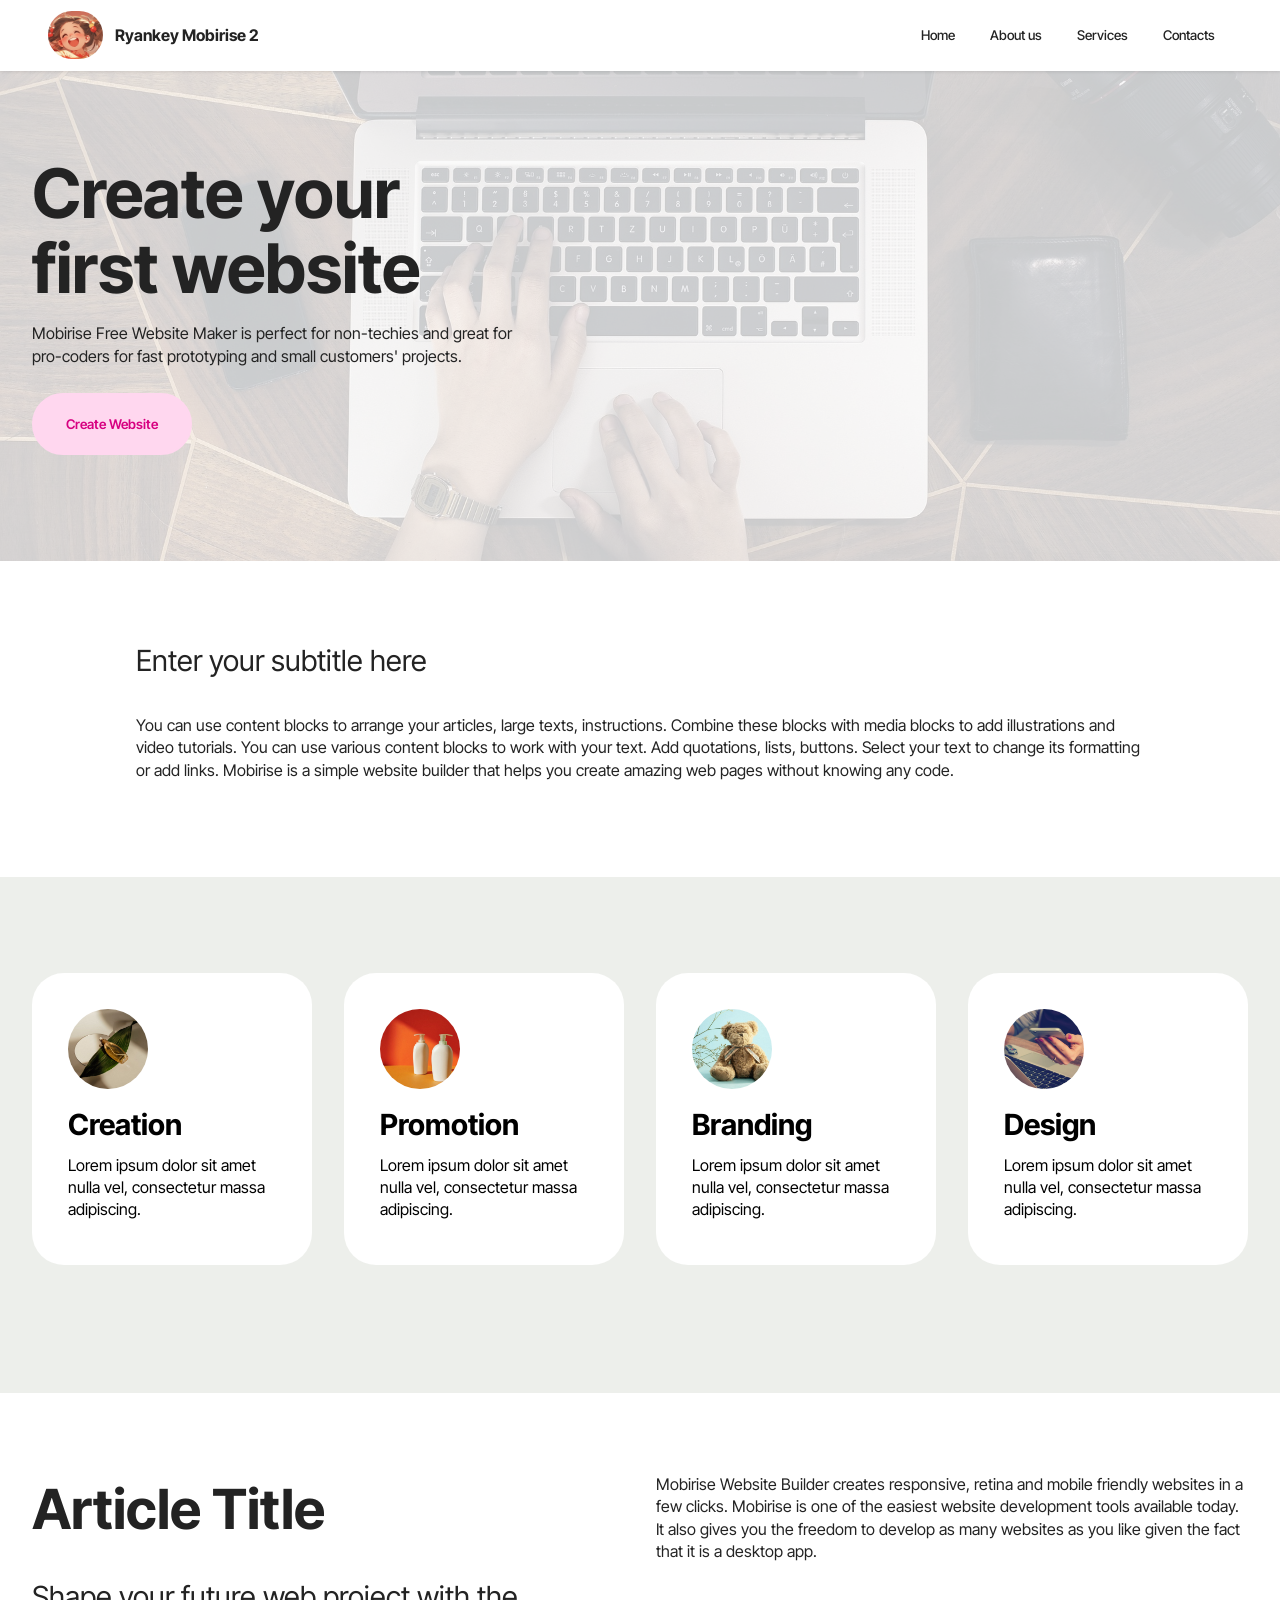
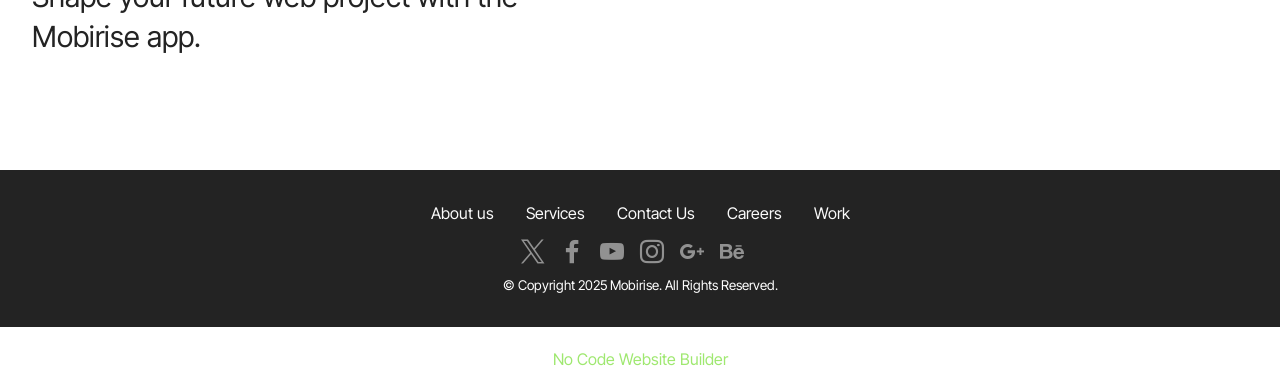
==== index.html @ d96ac2c1 "create github pages" ====
<!DOCTYPE html>
<html  >
<head>
  <!-- Site made with Mobirise Website Builder v6.1.4, https://mobirise.com -->
  <meta charset="UTF-8">
  <meta http-equiv="X-UA-Compatible" content="IE=edge">
  <meta name="generator" content="Mobirise v6.1.4, mobirise.com">
  <meta name="twitter:card" content="summary_large_image"/>
  <meta name="twitter:image:src" content="assets/images/index-meta.jpg">
  <meta property="og:image" content="assets/images/index-meta.jpg">
  <meta name="twitter:title" content="Home | Ryankey Mobrise">
  <meta name="viewport" content="width=device-width, initial-scale=1, minimum-scale=1">
  <link rel="shortcut icon" href="assets/images/ny-1.png" type="image/x-icon">
  <meta name="description" content="Hi, I am Ryan Key, a full-time freelance web designer based in Kuala Lumpur, Malaysia, specializing in custom, highly optimized, and responsive website design.">
  
  
  <title>Home | Ryankey Mobrise</title>
  <link rel="stylesheet" href="assets/bootstrap/css/bootstrap.min.css">
  <link rel="stylesheet" href="assets/dropdown/css/style.css">
  <link rel="stylesheet" href="assets/socicon/css/styles.css">
  <link rel="stylesheet" href="assets/theme/css/style.css">
  <link rel="preload" href="https://fonts.googleapis.com/css?family=Inter+Tight:100,200,300,400,500,600,700,800,900,100i,200i,300i,400i,500i,600i,700i,800i,900i&display=swap" as="style" onload="this.onload=null;this.rel='stylesheet'">
  <noscript><link rel="stylesheet" href="https://fonts.googleapis.com/css?family=Inter+Tight:100,200,300,400,500,600,700,800,900,100i,200i,300i,400i,500i,600i,700i,800i,900i&display=swap"></noscript>
  <link rel="preload" as="style" href="assets/mobirise/css/mbr-additional.css?v=xvDQ9h"><link rel="stylesheet" href="assets/mobirise/css/mbr-additional.css?v=xvDQ9h" type="text/css">

  
  
  
</head>
<body>
  
  <section data-bs-version="5.1" class="menu menu1 cid-uWz015nNSZ" once="menu" id="menu1-1">
    

    <nav class="navbar navbar-dropdown navbar-fixed-top navbar-expand-lg">
        <div class="container">
            <div class="navbar-brand">
                <span class="navbar-logo">
                    <a href="https://mobiri.se">
                        <img src="assets/images/ny-1.png" alt="Mobirise Website Builder" style="height: 3rem;">
                    </a>
                </span>
                <span class="navbar-caption-wrap"><a class="navbar-caption text-black display-7" href="https://mobiri.se">Ryankey Mobirise 2</a></span>
            </div>
            <button class="navbar-toggler" type="button" data-toggle="collapse" data-bs-toggle="collapse" data-target="#navbarSupportedContent" data-bs-target="#navbarSupportedContent" aria-controls="navbarNavAltMarkup" aria-expanded="false" aria-label="Toggle navigation">
                <div class="hamburger">
                    <span></span>
                    <span></span>
                    <span></span>
                    <span></span>
                </div>
            </button>
            <div class="collapse navbar-collapse" id="navbarSupportedContent">
                <ul class="navbar-nav nav-dropdown nav-right" data-app-modern-menu="true"><li class="nav-item"><a class="nav-link link text-black text-primary display-4" href="index.html">&nbsp;Home</a></li><li class="nav-item"><a class="nav-link link text-black display-4" href="https://mobiri.se">
                            About us</a></li>
                    <li class="nav-item"><a class="nav-link link text-black display-4" href="https://mobiri.se">
                            Services</a></li>
                    <li class="nav-item"><a class="nav-link link text-black display-4" href="https://mobiri.se">Contacts</a>
                    </li></ul>
                
                
            </div>
        </div>
    </nav>
</section>

<section data-bs-version="5.1" class="header1 cid-uWz01FiqJi" id="header1-2">

    

    
    <div class="mbr-overlay" style="opacity: 0.8; background-color: rgb(250, 250, 250);"></div>

    <div class="container">
        <div class="row">
            <div class="col-12 col-lg-5">
                <h1 class="mbr-section-title mbr-fonts-style mb-3 display-1"><strong>Create your first website</strong></h1>
                
                <p class="mbr-text mbr-fonts-style display-7">
                    Mobirise Free Website Maker is perfect for non-techies and great for pro-coders for fast prototyping and small customers' projects.</p>
                <div class="mbr-section-btn mt-3"><a class="btn btn-secondary display-4" href="https://mobiri.se">Create Website</a></div>
            </div>
        </div>
    </div>
</section>

<section data-bs-version="5.1" class="content5 cid-uWz05WlVpZ" id="content5-4">
    
    <div class="container">
        <div class="row justify-content-center">
            <div class="col-md-12 col-lg-10">
                
                <h4 class="mbr-section-subtitle mbr-fonts-style mb-4 display-5">
                    Enter your subtitle here
                </h4>
                <p class="mbr-text mbr-fonts-style display-7">
                    You can use content blocks to arrange your articles, large texts, instructions. Combine these blocks with media blocks to add illustrations and video tutorials. You can use various content blocks to work with your text. Add quotations, lists, buttons. Select your text to change its formatting or add links. Mobirise is a simple website builder that helps you create amazing web pages without knowing any code.</p>
            </div>
        </div>
    </div>
</section>

<section data-bs-version="5.1" class="start features20 cid-uWApoeGNb4" id="features020-6">
	

	
	
	<div class="container">
		
		<div class="row">
			<div class="item features-without-image col-12 col-md-6 col-lg-3 item-mb">
				<div class="item-wrapper">
					<div class="card-box align-left">
						<div class="img-wrapper mb-3">
							<img src="assets/images/shop1.jpg">
						</div>
						<h5 class="card-title mbr-fonts-style display-5">
							<strong>Creation</strong>
						</h5>
						<p class="card-text mbr-fonts-style display-7">
							Lorem ipsum dolor sit amet nulla vel, consectetur massa adipiscing.
						</p>
					</div>
				</div>
			</div>
			<div class="item features-without-image col-12 col-md-6 col-lg-3 item-mb">
				<div class="item-wrapper">
					<div class="card-box align-left">
						<div class="img-wrapper mb-3">
							<img src="assets/images/shop2.jpg">
						</div>
						<h5 class="card-title mbr-fonts-style display-5">
							<strong>Promotion</strong>
						</h5>
						<p class="card-text mbr-fonts-style display-7">
							Lorem ipsum dolor sit amet nulla vel, consectetur massa adipiscing.
						</p>
					</div>
				</div>
			</div>
			<div class="item features-without-image col-12 col-md-6 col-lg-3 item-mb">
				<div class="item-wrapper">
					<div class="card-box align-left">
						<div class="img-wrapper mb-3">
							<img src="assets/images/shop3.jpg">
						</div>
						<h5 class="card-title mbr-fonts-style display-5">
							<strong>Branding</strong>
						</h5>
						<p class="card-text mbr-fonts-style display-7">
							Lorem ipsum dolor sit amet nulla vel, consectetur massa adipiscing.
						</p>
					</div>
				</div>
			</div><div class="item features-without-image col-12 col-md-6 col-lg-3 item-mb">
				<div class="item-wrapper">
					<div class="card-box align-left">
						<div class="img-wrapper mb-3">
							<img src="assets/images/mbr-1.jpg" data-slide-to="3" data-bs-slide-to="4" alt="">
						</div>
						<h5 class="card-title mbr-fonts-style display-5"><strong>Design</strong></h5>
						<p class="card-text mbr-fonts-style display-7">
							Lorem ipsum dolor sit amet nulla vel, consectetur massa adipiscing.
						</p>
					</div>
				</div>
			</div>
		</div>
	</div>
</section>

<section data-bs-version="5.1" class="content10 cid-uWzgLxzBVo" id="content10-5">
    
    <div class="container">
        <div class="row justify-content-center">
            <div class="col-12 col-md">
                <h5 class="mbr-section-title mbr-fonts-style mb-4 display-2">
                    <strong>Article Title</strong>
                </h5>
                <h6 class="mbr-section-subtitle mbr-fonts-style mb-4 display-5">
                    Shape your future web project with the Mobirise app.
                </h6>
            </div>
            <div class="col-md-12 col-lg-6">
                <p class="mbr-text mbr-fonts-style display-7">Mobirise Website Builder creates responsive, retina and mobile friendly websites in a few clicks. Mobirise is one of the easiest website development tools available today. It also gives you the freedom to develop as many websites as you like given the fact that it is a desktop app.</p>
            </div>
        </div>
    </div>
</section>

<section data-bs-version="5.1" class="footer3 cid-uWz03gwWSu" once="footers" id="footer3-3">

    

    

    <div class="container">
        <div class="media-container-row align-center mbr-white">
            <div class="row row-links">
                <ul class="foot-menu">
                    
                    
                    
                    
                    
                <li class="foot-menu-item mbr-fonts-style display-7">
                        <a class="text-white" href="#" target="_blank">About us</a>
                    </li><li class="foot-menu-item mbr-fonts-style display-7">
                        <a class="text-white" href="#" target="_blank">Services</a>
                    </li><li class="foot-menu-item mbr-fonts-style display-7">
                        <a class="text-white" href="#" target="_blank">Contact Us</a>
                    </li><li class="foot-menu-item mbr-fonts-style display-7">
                        <a class="text-white" href="#" target="_blank">Careers</a>
                    </li><li class="foot-menu-item mbr-fonts-style display-7">
                        <a class="text-white" href="#" target="_blank">Work</a>
                    </li></ul>
            </div>
            <div class="row social-row">
                <div class="social-list align-right pb-2">
                    
                    
                    
                    
                    
                    
                <div class="soc-item">
                        <a href="https://twitter.com/mobirise" target="_blank">
                            <span class="socicon-twitter socicon mbr-iconfont mbr-iconfont-social"></span>
                        </a>
                    </div><div class="soc-item">
                        <a href="https://www.facebook.com/pages/Mobirise/1616226671953247" target="_blank">
                            <span class="socicon-facebook socicon mbr-iconfont mbr-iconfont-social"></span>
                        </a>
                    </div><div class="soc-item">
                        <a href="https://www.youtube.com/c/mobirise" target="_blank">
                            <span class="socicon-youtube socicon mbr-iconfont mbr-iconfont-social"></span>
                        </a>
                    </div><div class="soc-item">
                        <a href="https://instagram.com/mobirise" target="_blank">
                            <span class="socicon-instagram socicon mbr-iconfont mbr-iconfont-social"></span>
                        </a>
                    </div><div class="soc-item">
                        <a href="https://plus.google.com/u/0/+Mobirise" target="_blank">
                            <span class="socicon-googleplus socicon mbr-iconfont mbr-iconfont-social"></span>
                        </a>
                    </div><div class="soc-item">
                        <a href="https://www.behance.net/Mobirise" target="_blank">
                            <span class="socicon-behance socicon mbr-iconfont mbr-iconfont-social"></span>
                        </a>
                    </div></div>
            </div>
            <div class="row row-copirayt">
                <p class="mbr-text mb-0 mbr-fonts-style mbr-white align-center display-4">
                    © Copyright 2025 Mobirise. All Rights Reserved.
                </p>
            </div>
        </div>
    </div>
</section><section class="display-7" style="padding: 0;align-items: center;justify-content: center;flex-wrap: wrap;    align-content: center;display: flex;position: relative;height: 4rem;"><a href="https://mobiri.se/689360" style="flex: 1 1;height: 4rem;position: absolute;width: 100%;z-index: 1;"><img alt="" style="height: 4rem;" src="[data-uri]"></a><p style="margin: 0;text-align: center;" class="display-7">&#8204;</p><a style="z-index:1" href="https://mobirise.com/builder/no-code-website-builder.html">No Code Website Builder</a></section><script src="assets/bootstrap/js/bootstrap.bundle.min.js"></script>  <script src="assets/smoothscroll/smooth-scroll.js"></script>  <script src="assets/ytplayer/index.js"></script>  <script src="assets/dropdown/js/navbar-dropdown.js"></script>  <script src="assets/theme/js/script.js"></script>  
  
  
</body>
</html>
---- assets/dropdown/css/style.css ----
.navbar-dropdown {
  left: 0;
  padding: 0;
  position: absolute;
  right: 0;
  top: 0;
  transition: all 0.45s ease;
  z-index: 1030;
  background: #282828; }
  .navbar-dropdown .navbar-logo {
    margin-right: 0.8rem;
    transition: margin 0.3s ease-in-out;
    vertical-align: middle; }
    .navbar-dropdown .navbar-logo img {
      height: 3.125rem;
      transition: all 0.3s ease-in-out; }
    .navbar-dropdown .navbar-logo.mbr-iconfont {
      font-size: 3.125rem;
      line-height: 3.125rem; }
  .navbar-dropdown .navbar-caption {
    font-weight: 700;
    white-space: normal;
    vertical-align: -4px;
    line-height: 3.125rem !important; }
    .navbar-dropdown .navbar-caption, .navbar-dropdown .navbar-caption:hover {
      color: inherit;
      text-decoration: none; }
  .navbar-dropdown .mbr-iconfont + .navbar-caption {
    vertical-align: -1px; }
  .navbar-dropdown.navbar-fixed-top {
    position: fixed; }
  .navbar-dropdown .navbar-brand span {
    vertical-align: -4px; }
  .navbar-dropdown.bg-color.transparent {
    background: none; }
  .navbar-dropdown.navbar-short .navbar-brand {
    padding: 0.625rem 0; }
    .navbar-dropdown.navbar-short .navbar-brand span {
      vertical-align: -1px; }
  .navbar-dropdown.navbar-short .navbar-caption {
    line-height: 2.375rem !important;
    vertical-align: -2px; }
  .navbar-dropdown.navbar-short .navbar-logo {
    margin-right: 0.5rem; }
    .navbar-dropdown.navbar-short .navbar-logo img {
      height: 2.375rem; }
    .navbar-dropdown.navbar-short .navbar-logo.mbr-iconfont {
      font-size: 2.375rem;
      line-height: 2.375rem; }
  .navbar-dropdown.navbar-short .mbr-table-cell {
    height: 3.625rem; }
  .navbar-dropdown .navbar-close {
    left: 0.6875rem;
    position: fixed;
    top: 0.75rem;
    z-index: 1000; }
  .navbar-dropdown .hamburger-icon {
    content: "";
    display: inline-block;
    vertical-align: middle;
    width: 16px;
    -webkit-box-shadow: 0 -6px 0 1px #282828,0 0 0 1px #282828,0 6px 0 1px #282828;
    -moz-box-shadow: 0 -6px 0 1px #282828,0 0 0 1px #282828,0 6px 0 1px #282828;
    box-shadow: 0 -6px 0 1px #282828,0 0 0 1px #282828,0 6px 0 1px #282828; }

.dropdown-menu .dropdown-toggle[data-toggle="dropdown-submenu"]::after {
  border-bottom: 0.35em solid transparent;
  border-left: 0.35em solid;
  border-right: 0;
  border-top: 0.35em solid transparent;
  margin-left: 0.3rem; }

.dropdown-menu .dropdown-item:focus {
  outline: 0; }

.nav-dropdown {
  font-size: 0.75rem;
  font-weight: 500;
  height: auto !important; }
  .nav-dropdown .nav-btn {
    padding-left: 1rem; }
  .nav-dropdown .link {
    margin: .667em 1.667em;
    font-weight: 500;
    padding: 0;
    transition: color .2s ease-in-out; }
    .nav-dropdown .link.dropdown-toggle {
      margin-right: 2.583em; }
      .nav-dropdown .link.dropdown-toggle::after {
        margin-left: .25rem;
        border-top: 0.35em solid;
        border-right: 0.35em solid transparent;
        border-left: 0.35em solid transparent;
        border-bottom: 0; }
      .nav-dropdown .link.dropdown-toggle[aria-expanded="true"] {
        margin: 0;
        padding: 0.667em 3.263em  0.667em 1.667em; }
  .nav-dropdown .link::after,
  .nav-dropdown .dropdown-item::after {
    color: inherit; }
  .nav-dropdown .btn {
    font-size: 0.75rem;
    font-weight: 700;
    letter-spacing: 0;
    margin-bottom: 0;
    padding-left: 1.25rem;
    padding-right: 1.25rem; }
  .nav-dropdown .dropdown-menu {
    border-radius: 0;
    border: 0;
    left: 0;
    margin: 0;
    padding-bottom: 1.25rem;
    padding-top: 1.25rem;
    position: relative; }
  .nav-dropdown .dropdown-submenu {
    margin-left: 0.125rem;
    top: 0; }
  .nav-dropdown .dropdown-item {
    font-weight: 500;
    line-height: 2;
    padding: 0.3846em 4.615em 0.3846em 1.5385em;
    position: relative;
    transition: color .2s ease-in-out, background-color .2s ease-in-out; }
    .nav-dropdown .dropdown-item::after {
      margin-top: -0.3077em;
      position: absolute;
      right: 1.1538em;
      top: 50%; }
    .nav-dropdown .dropdown-item:focus, .nav-dropdown .dropdown-item:hover {
      background: none; }

@media (max-width: 767px) {
  .nav-dropdown.navbar-toggleable-sm {
    bottom: 0;
    display: none;
    left: 0;
    overflow-x: hidden;
    position: fixed;
    top: 0;
    transform: translateX(-100%);
    -ms-transform: translateX(-100%);
    -webkit-transform: translateX(-100%);
    width: 18.75rem;
    z-index: 999; } }
.nav-dropdown.navbar-toggleable-xl {
  bottom: 0;
  display: none;
  left: 0;
  overflow-x: hidden;
  position: fixed;
  top: 0;
  transform: translateX(-100%);
  -ms-transform: translateX(-100%);
  -webkit-transform: translateX(-100%);
  width: 18.75rem;
  z-index: 999; }

.nav-dropdown-sm {
  display: block !important;
  overflow-x: hidden;
  overflow: auto;
  padding-top: 3.875rem; }
  .nav-dropdown-sm::after {
    content: "";
    display: block;
    height: 3rem;
    width: 100%; }
  .nav-dropdown-sm.collapse.in ~ .navbar-close {
    display: block !important; }
  .nav-dropdown-sm.collapsing, .nav-dropdown-sm.collapse.in {
    transform: translateX(0);
    -ms-transform: translateX(0);
    -webkit-transform: translateX(0);
    transition: all 0.25s ease-out;
    -webkit-transition: all 0.25s ease-out;
    background: #282828; }
  .nav-dropdown-sm.collapsing[aria-expanded="false"] {
    transform: translateX(-100%);
    -ms-transform: translateX(-100%);
    -webkit-transform: translateX(-100%); }
  .nav-dropdown-sm .nav-item {
    display: block;
    margin-left: 0 !important;
    padding-left: 0; }
  .nav-dropdown-sm .link,
  .nav-dropdown-sm .dropdown-item {
    border-top: 1px dotted rgba(255, 255, 255, 0.1);
    font-size: 0.8125rem;
    line-height: 1.6;
    margin: 0 !important;
    padding: 0.875rem 2.4rem 0.875rem 1.5625rem !important;
    position: relative;
    white-space: normal; }
    .nav-dropdown-sm .link:focus, .nav-dropdown-sm .link:hover,
    .nav-dropdown-sm .dropdown-item:focus,
    .nav-dropdown-sm .dropdown-item:hover {
      background: rgba(0, 0, 0, 0.2) !important;
      color: #c0a375; }
  .nav-dropdown-sm .nav-btn {
    position: relative;
    padding: 1.5625rem 1.5625rem 0 1.5625rem; }
    .nav-dropdown-sm .nav-btn::before {
      border-top: 1px dotted rgba(255, 255, 255, 0.1);
      content: "";
      left: 0;
      position: absolute;
      top: 0;
      width: 100%; }
    .nav-dropdown-sm .nav-btn + .nav-btn {
      padding-top: 0.625rem; }
      .nav-dropdown-sm .nav-btn + .nav-btn::before {
        display: none; }
  .nav-dropdown-sm .btn {
    padding: 0.625rem 0; }
  .nav-dropdown-sm .dropdown-toggle[data-toggle="dropdown-submenu"]::after {
    margin-left: .25rem;
    border-top: 0.35em solid;
    border-right: 0.35em solid transparent;
    border-left: 0.35em solid transparent;
    border-bottom: 0; }
  .nav-dropdown-sm .dropdown-toggle[data-toggle="dropdown-submenu"][aria-expanded="true"]::after {
    border-top: 0;
    border-right: 0.35em solid transparent;
    border-left: 0.35em solid transparent;
    border-bottom: 0.35em solid; }
  .nav-dropdown-sm .dropdown-menu {
    margin: 0;
    padding: 0;
    position: relative;
    top: 0;
    left: 0;
    width: 100%;
    border: 0;
    float: none;
    border-radius: 0;
    background: none; }
  .nav-dropdown-sm .dropdown-submenu {
    left: 100%;
    margin-left: 0.125rem;
    margin-top: -1.25rem;
    top: 0; }

.navbar-toggleable-sm .nav-dropdown .dropdown-menu {
  position: absolute; }

.navbar-toggleable-sm .nav-dropdown .dropdown-submenu {
  left: 100%;
  margin-left: 0.125rem;
  margin-top: -1.25rem;
  top: 0; }

.navbar-toggleable-sm.opened .nav-dropdown .dropdown-menu {
  position: relative; }

.navbar-toggleable-sm.opened .nav-dropdown .dropdown-submenu {
  left: 0;
  margin-left: 00rem;
  margin-top: 0rem;
  top: 0; }

.is-builder .nav-dropdown.collapsing {
  transition: none !important; }
---- assets/socicon/css/styles.css ----
@charset "UTF-8";

@font-face {
  font-family: 'Socicon';
  src:  url('../fonts/socicon.eot');
  src:  url('../fonts/socicon.eot?#iefix') format('embedded-opentype'),
    url('../fonts/socicon.woff2') format('woff2'),
    url('../fonts/socicon.ttf') format('truetype'),
    url('../fonts/socicon.woff') format('woff'),
    url('../fonts/socicon.svg#socicon') format('svg');
  font-weight: normal;
  font-style: normal;
  font-display: swap;
}

[data-icon]:before {
  font-family: "socicon" !important;
  content: attr(data-icon);
  font-style: normal !important;
  font-weight: normal !important;
  font-variant: normal !important;
  text-transform: none !important;
  speak: none;
  line-height: 1;
  -webkit-font-smoothing: antialiased;
  -moz-osx-font-smoothing: grayscale;
}

[class^="socicon-"], [class*=" socicon-"] {
  /* use !important to prevent issues with browser extensions that change fonts */
  font-family: 'Socicon' !important;
  speak: none;
  font-style: normal;
  font-weight: normal;
  font-variant: normal;
  text-transform: none;
  line-height: 1;

  /* Better Font Rendering =========== */
  -webkit-font-smoothing: antialiased;
  -moz-osx-font-smoothing: grayscale;
}

.socicon-500px:before {
  content: "\e000";
}
.socicon-8tracks:before {
  content: "\e001";
}
.socicon-airbnb:before {
  content: "\e002";
}
.socicon-alliance:before {
  content: "\e003";
}
.socicon-amazon:before {
  content: "\e004";
}
.socicon-amplement:before {
  content: "\e005";
}
.socicon-android:before {
  content: "\e006";
}
.socicon-angellist:before {
  content: "\e007";
}
.socicon-apple:before {
  content: "\e008";
}
.socicon-appnet:before {
  content: "\e009";
}
.socicon-baidu:before {
  content: "\e00a";
}
.socicon-bandcamp:before {
  content: "\e00b";
}
.socicon-battlenet:before {
  content: "\e00c";
}
.socicon-mixer:before {
  content: "\e00d";
}
.socicon-bebee:before {
  content: "\e00e";
}
.socicon-bebo:before {
  content: "\e00f";
}
.socicon-behance:before {
  content: "\e010";
}
.socicon-blizzard:before {
  content: "\e011";
}
.socicon-blogger:before {
  content: "\e012";
}
.socicon-buffer:before {
  content: "\e013";
}
.socicon-chrome:before {
  content: "\e014";
}
.socicon-coderwall:before {
  content: "\e015";
}
.socicon-curse:before {
  content: "\e016";
}
.socicon-dailymotion:before {
  content: "\e017";
}
.socicon-deezer:before {
  content: "\e018";
}
.socicon-delicious:before {
  content: "\e019";
}
.socicon-deviantart:before {
  content: "\e01a";
}
.socicon-diablo:before {
  content: "\e01b";
}
.socicon-digg:before {
  content: "\e01c";
}
.socicon-discord:before {
  content: "\e01d";
}
.socicon-disqus:before {
  content: "\e01e";
}
.socicon-douban:before {
  content: "\e01f";
}
.socicon-draugiem:before {
  content: "\e020";
}
.socicon-dribbble:before {
  content: "\e021";
}
.socicon-drupal:before {
  content: "\e022";
}
.socicon-ebay:before {
  content: "\e023";
}
.socicon-ello:before {
  content: "\e024";
}
.socicon-endomodo:before {
  content: "\e025";
}
.socicon-envato:before {
  content: "\e026";
}
.socicon-etsy:before {
  content: "\e027";
}
.socicon-facebook:before {
  content: "\e028";
}
.socicon-feedburner:before {
  content: "\e029";
}
.socicon-filmweb:before {
  content: "\e02a";
}
.socicon-firefox:before {
  content: "\e02b";
}
.socicon-flattr:before {
  content: "\e02c";
}
.socicon-flickr:before {
  content: "\e02d";
}
.socicon-formulr:before {
  content: "\e02e";
}
.socicon-forrst:before {
  content: "\e02f";
}
.socicon-foursquare:before {
  content: "\e030";
}
.socicon-friendfeed:before {
  content: "\e031";
}
.socicon-github:before {
  content: "\e032";
}
.socicon-goodreads:before {
  content: "\e033";
}
.socicon-google:before {
  content: "\e034";
}
.socicon-googlescholar:before {
  content: "\e035";
}
.socicon-googlegroups:before {
  content: "\e036";
}
.socicon-googlephotos:before {
  content: "\e037";
}
.socicon-googleplus:before {
  content: "\e038";
}
.socicon-grooveshark:before {
  content: "\e039";
}
.socicon-hackerrank:before {
  content: "\e03a";
}
.socicon-hearthstone:before {
  content: "\e03b";
}
.socicon-hellocoton:before {
  content: "\e03c";
}
.socicon-heroes:before {
  content: "\e03d";
}
.socicon-smashcast:before {
  content: "\e03e";
}
.socicon-horde:before {
  content: "\e03f";
}
.socicon-houzz:before {
  content: "\e040";
}
.socicon-icq:before {
  content: "\e041";
}
.socicon-identica:before {
  content: "\e042";
}
.socicon-imdb:before {
  content: "\e043";
}
.socicon-instagram:before {
  content: "\e044";
}
.socicon-issuu:before {
  content: "\e045";
}
.socicon-istock:before {
  content: "\e046";
}
.socicon-itunes:before {
  content: "\e047";
}
.socicon-keybase:before {
  content: "\e048";
}
.socicon-lanyrd:before {
  content: "\e049";
}
.socicon-lastfm:before {
  content: "\e04a";
}
.socicon-line:before {
  content: "\e04b";
}
.socicon-linkedin:before {
  content: "\e04c";
}
.socicon-livejournal:before {
  content: "\e04d";
}
.socicon-lyft:before {
  content: "\e04e";
}
.socicon-macos:before {
  content: "\e04f";
}
.socicon-mail:before {
  content: "\e050";
}
.socicon-medium:before {
  content: "\e051";
}
.socicon-meetup:before {
  content: "\e052";
}
.socicon-mixcloud:before {
  content: "\e053";
}
.socicon-modelmayhem:before {
  content: "\e054";
}
.socicon-mumble:before {
  content: "\e055";
}
.socicon-myspace:before {
  content: "\e056";
}
.socicon-newsvine:before {
  content: "\e057";
}
.socicon-nintendo:before {
  content: "\e058";
}
.socicon-npm:before {
  content: "\e059";
}
.socicon-odnoklassniki:before {
  content: "\e05a";
}
.socicon-openid:before {
  content: "\e05b";
}
.socicon-opera:before {
  content: "\e05c";
}
.socicon-outlook:before {
  content: "\e05d";
}
.socicon-overwatch:before {
  content: "\e05e";
}
.socicon-patreon:before {
  content: "\e05f";
}
.socicon-paypal:before {
  content: "\e060";
}
.socicon-periscope:before {
  content: "\e061";
}
.socicon-persona:before {
  content: "\e062";
}
.socicon-pinterest:before {
  content: "\e063";
}
.socicon-play:before {
  content: "\e064";
}
.socicon-player:before {
  content: "\e065";
}
.socicon-playstation:before {
  content: "\e066";
}
.socicon-pocket:before {
  content: "\e067";
}
.socicon-qq:before {
  content: "\e068";
}
.socicon-quora:before {
  content: "\e069";
}
.socicon-raidcall:before {
  content: "\e06a";
}
.socicon-ravelry:before {
  content: "\e06b";
}
.socicon-reddit:before {
  content: "\e06c";
}
.socicon-renren:before {
  content: "\e06d";
}
.socicon-researchgate:before {
  content: "\e06e";
}
.socicon-residentadvisor:before {
  content: "\e06f";
}
.socicon-reverbnation:before {
  content: "\e070";
}
.socicon-rss:before {
  content: "\e071";
}
.socicon-sharethis:before {
  content: "\e072";
}
.socicon-skype:before {
  content: "\e073";
}
.socicon-slideshare:before {
  content: "\e074";
}
.socicon-smugmug:before {
  content: "\e075";
}
.socicon-snapchat:before {
  content: "\e076";
}
.socicon-songkick:before {
  content: "\e077";
}
.socicon-soundcloud:before {
  content: "\e078";
}
.socicon-spotify:before {
  content: "\e079";
}
.socicon-stackexchange:before {
  content: "\e07a";
}
.socicon-stackoverflow:before {
  content: "\e07b";
}
.socicon-starcraft:before {
  content: "\e07c";
}
.socicon-stayfriends:before {
  content: "\e07d";
}
.socicon-steam:before {
  content: "\e07e";
}
.socicon-storehouse:before {
  content: "\e07f";
}
.socicon-strava:before {
  content: "\e080";
}
.socicon-streamjar:before {
  content: "\e081";
}
.socicon-stumbleupon:before {
  content: "\e082";
}
.socicon-swarm:before {
  content: "\e083";
}
.socicon-teamspeak:before {
  content: "\e084";
}
.socicon-teamviewer:before {
  content: "\e085";
}
.socicon-technorati:before {
  content: "\e086";
}
.socicon-telegram:before {
  content: "\e087";
}
.socicon-tripadvisor:before {
  content: "\e088";
}
.socicon-tripit:before {
  content: "\e089";
}
.socicon-triplej:before {
  content: "\e08a";
}
.socicon-tumblr:before {
  content: "\e08b";
}
.socicon-twitch:before {
  content: "\e08c";
}
.socicon-twitter:before {
  content: "\e08d";
}
.socicon-uber:before {
  content: "\e08e";
}
.socicon-ventrilo:before {
  content: "\e08f";
}
.socicon-viadeo:before {
  content: "\e090";
}
.socicon-viber:before {
  content: "\e091";
}
.socicon-viewbug:before {
  content: "\e092";
}
.socicon-vimeo:before {
  content: "\e093";
}
.socicon-vine:before {
  content: "\e094";
}
.socicon-vkontakte:before {
  content: "\e095";
}
.socicon-warcraft:before {
  content: "\e096";
}
.socicon-wechat:before {
  content: "\e097";
}
.socicon-weibo:before {
  content: "\e098";
}
.socicon-whatsapp:before {
  content: "\e099";
}
.socicon-wikipedia:before {
  content: "\e09a";
}
.socicon-windows:before {
  content: "\e09b";
}
.socicon-wordpress:before {
  content: "\e09c";
}
.socicon-wykop:before {
  content: "\e09d";
}
.socicon-xbox:before {
  content: "\e09e";
}
.socicon-xing:before {
  content: "\e09f";
}
.socicon-yahoo:before {
  content: "\e0a0";
}
.socicon-yammer:before {
  content: "\e0a1";
}
.socicon-yandex:before {
  content: "\e0a2";
}
.socicon-yelp:before {
  content: "\e0a3";
}
.socicon-younow:before {
  content: "\e0a4";
}
.socicon-youtube:before {
  content: "\e0a5";
}
.socicon-zapier:before {
  content: "\e0a6";
}
.socicon-zerply:before {
  content: "\e0a7";
}
.socicon-zomato:before {
  content: "\e0a8";
}
.socicon-zynga:before {
  content: "\e0a9";
}
.socicon-bluesky:before {
  content: "\e0aa";
}
.socicon-threads:before {
  content: "\e0ab";
}
.socicon-spreadshirt:before {
  content: "\e901";
}
.socicon-gamejolt:before {
  content: "\e902";
}
.socicon-trello:before {
  content: "\e903";
}
.socicon-tunein:before {
  content: "\e904";
}
.socicon-bloglovin:before {
  content: "\e905";
}
.socicon-gamewisp:before {
  content: "\e906";
}
.socicon-messenger:before {
  content: "\e907";
}
.socicon-pandora:before {
  content: "\e908";
}
.socicon-augment:before {
  content: "\e909";
}
.socicon-bitbucket:before {
  content: "\e90a";
}
.socicon-fyuse:before {
  content: "\e90b";
}
.socicon-yt-gaming:before {
  content: "\e90c";
}
.socicon-sketchfab:before {
  content: "\e90d";
}
.socicon-mobcrush:before {
  content: "\e90e";
}
.socicon-microsoft:before {
  content: "\e90f";
}
.socicon-realtor:before {
  content: "\e910";
}
.socicon-tidal:before {
  content: "\e911";
}
.socicon-qobuz:before {
  content: "\e912";
}
.socicon-natgeo:before {
  content: "\e913";
}
.socicon-mastodon:before {
  content: "\e914";
}
.socicon-unsplash:before {
  content: "\e915";
}
.socicon-homeadvisor:before {
  content: "\e916";
}
.socicon-angieslist:before {
  content: "\e917";
}
.socicon-codepen:before {
  content: "\e918";
}
.socicon-slack:before {
  content: "\e919";
}
.socicon-openaigym:before {
  content: "\e91a";
}
.socicon-logmein:before {
  content: "\e91b";
}
.socicon-fiverr:before {
  content: "\e91c";
}
.socicon-gotomeeting:before {
  content: "\e91d";
}
.socicon-aliexpress:before {
  content: "\e91e";
}
.socicon-guru:before {
  content: "\e91f";
}
.socicon-appstore:before {
  content: "\e920";
}
.socicon-homes:before {
  content: "\e921";
}
.socicon-zoom:before {
  content: "\e922";
}
.socicon-alibaba:before {
  content: "\e923";
}
.socicon-craigslist:before {
  content: "\e924";
}
.socicon-wix:before {
  content: "\e925";
}
.socicon-redfin:before {
  content: "\e926";
}
.socicon-googlecalendar:before {
  content: "\e927";
}
.socicon-shopify:before {
  content: "\e928";
}
.socicon-freelancer:before {
  content: "\e929";
}
.socicon-seedrs:before {
  content: "\e92a";
}
.socicon-bing:before {
  content: "\e92b";
}
.socicon-doodle:before {
  content: "\e92c";
}
.socicon-bonanza:before {
  content: "\e92d";
}
.socicon-squarespace:before {
  content: "\e92e";
}
.socicon-toptal:before {
  content: "\e92f";
}
.socicon-gust:before {
  content: "\e930";
}
.socicon-ask:before {
  content: "\e931";
}
.socicon-trulia:before {
  content: "\e932";
}
.socicon-loomly:before {
  content: "\e933";
}
.socicon-ghost:before {
  content: "\e934";
}
.socicon-upwork:before {
  content: "\e935";
}
.socicon-fundable:before {
  content: "\e936";
}
.socicon-booking:before {
  content: "\e937";
}
.socicon-googlemaps:before {
  content: "\e938";
}
.socicon-zillow:before {
  content: "\e939";
}
.socicon-niconico:before {
  content: "\e93a";
}
.socicon-toneden:before {
  content: "\e93b";
}
.socicon-crunchbase:before {
  content: "\e93c";
}
.socicon-homefy:before {
  content: "\e93d";
}
.socicon-calendly:before {
  content: "\e93e";
}
.socicon-livemaster:before {
  content: "\e93f";
}
.socicon-udemy:before {
  content: "\e940";
}
.socicon-codered:before {
  content: "\e941";
}
.socicon-origin:before {
  content: "\e942";
}
.socicon-nextdoor:before {
  content: "\e943";
}
.socicon-portfolio:before {
  content: "\e944";
}
.socicon-instructables:before {
  content: "\e945";
}
.socicon-gitlab:before {
  content: "\e946";
}
.socicon-hackernews:before {
  content: "\e947";
}
.socicon-smashwords:before {
  content: "\e948";
}
.socicon-kobo:before {
  content: "\e949";
}
.socicon-bookbub:before {
  content: "\e94a";
}
.socicon-mailru:before {
  content: "\e94b";
}
.socicon-moddb:before {
  content: "\e94c";
}
.socicon-indiedb:before {
  content: "\e94d";
}
.socicon-traxsource:before {
  content: "\e94e";
}
.socicon-gamefor:before {
  content: "\e94f";
}
.socicon-pixiv:before {
  content: "\e950";
}
.socicon-myanimelist:before {
  content: "\e951";
}
.socicon-blackberry:before {
  content: "\e952";
}
.socicon-wickr:before {
  content: "\e953";
}
.socicon-spip:before {
  content: "\e954";
}
.socicon-napster:before {
  content: "\e955";
}
.socicon-beatport:before {
  content: "\e956";
}
.socicon-hackerone:before {
  content: "\e957";
}
.socicon-internet:before {
  content: "\e958";
}
.socicon-ubuntu:before {
  content: "\e959";
}
.socicon-artstation:before {
  content: "\e95a";
}
.socicon-invision:before {
  content: "\e95b";
}
.socicon-torial:before {
  content: "\e95c";
}
.socicon-collectorz:before {
  content: "\e95d";
}
.socicon-seenthis:before {
  content: "\e95e";
}
.socicon-googleplaymusic:before {
  content: "\e95f";
}
.socicon-debian:before {
  content: "\e960";
}
.socicon-filmfreeway:before {
  content: "\e961";
}
.socicon-gnome:before {
  content: "\e962";
}
.socicon-itchio:before {
  content: "\e963";
}
.socicon-jamendo:before {
  content: "\e964";
}
.socicon-mix:before {
  content: "\e965";
}
.socicon-sharepoint:before {
  content: "\e966";
}
.socicon-tinder:before {
  content: "\e967";
}
.socicon-windguru:before {
  content: "\e968";
}
.socicon-cdbaby:before {
  content: "\e969";
}
.socicon-elementaryos:before {
  content: "\e96a";
}
.socicon-stage32:before {
  content: "\e96b";
}
.socicon-tiktok:before {
  content: "\e96c";
}
.socicon-gitter:before {
  content: "\e96d";
}
.socicon-letterboxd:before {
  content: "\e96e";
}
.socicon-threema:before {
  content: "\e96f";
}
.socicon-splice:before {
  content: "\e970";
}
.socicon-metapop:before {
  content: "\e971";
}
.socicon-naver:before {
  content: "\e972";
}
.socicon-remote:before {
  content: "\e973";
}
.socicon-flipboard:before {
  content: "\e974";
}
.socicon-googlehangouts:before {
  content: "\e975";
}
.socicon-dlive:before {
  content: "\e976";
}
.socicon-vsco:before {
  content: "\e977";
}
.socicon-stitcher:before {
  content: "\e978";
}
.socicon-avvo:before {
  content: "\e979";
}
.socicon-redbubble:before {
  content: "\e97a";
}
.socicon-society6:before {
  content: "\e97b";
}
.socicon-zazzle:before {
  content: "\e97c";
}
.socicon-eitaa:before {
  content: "\e97d";
}
.socicon-soroush:before {
  content: "\e97e";
}
.socicon-bale:before {
  content: "\e97f";
}
---- assets/theme/css/style.css ----
@charset "UTF-8";
section {
  background-color: #ffffff;
}

body {
  font-style: normal;
  line-height: 1.5;
  font-weight: 400;
  color: #232323;
  position: relative;
}

button {
  background-color: transparent;
  border-color: transparent;
}

.embla__button,
.carousel-control {
  background-color: #edefea !important;
  opacity: 0.8 !important;
  color: #464845 !important;
  border-color: #edefea !important;
}

.carousel .close,
.modalWindow .close {
  background-color: #edefea !important;
  color: #464845 !important;
  border-color: #edefea !important;
  opacity: 0.8 !important;
}

.carousel .close:hover,
.modalWindow .close:hover {
  opacity: 1 !important;
}

.carousel-indicators li {
  background-color: #edefea !important;
  border: 2px solid #464845 !important;
}

.carousel-indicators li:hover,
.carousel-indicators li:active {
  opacity: 0.8 !important;
}

.embla__button:hover,
.carousel-control:hover {
  background-color: #edefea !important;
  opacity: 1 !important;
}

.modalWindow-video-container {
  height: 80%;
}

section,
.container,
.container-fluid {
  position: relative;
  word-wrap: break-word;
}

a.mbr-iconfont:hover {
  text-decoration: none;
}

.article .lead p,
.article .lead ul,
.article .lead ol,
.article .lead pre,
.article .lead blockquote {
  margin-bottom: 0;
}

a {
  font-style: normal;
  font-weight: 400;
  cursor: pointer;
}
a, a:hover {
  text-decoration: none;
}

.mbr-section-title {
  font-style: normal;
  line-height: 1.3;
}

.mbr-section-subtitle {
  line-height: 1.3;
}

.mbr-text {
  font-style: normal;
  line-height: 1.7;
}

h1,
h2,
h3,
h4,
h5,
h6,
.display-1,
.display-2,
.display-4,
.display-5,
.display-7,
span,
p,
a {
  line-height: 1;
  word-break: break-word;
  word-wrap: break-word;
  font-weight: 400;
}

b,
strong {
  font-weight: bold;
}

input:-webkit-autofill, input:-webkit-autofill:hover, input:-webkit-autofill:focus, input:-webkit-autofill:active {
  transition-delay: 9999s;
  -webkit-transition-property: background-color, color;
  transition-property: background-color, color;
}

textarea[type=hidden] {
  display: none;
}

section {
  background-position: 50% 50%;
  background-repeat: no-repeat;
  background-size: cover;
}
section .mbr-background-video,
section .mbr-background-video-preview {
  position: absolute;
  bottom: 0;
  left: 0;
  right: 0;
  top: 0;
}

.hidden {
  visibility: hidden;
}

.mbr-z-index20 {
  z-index: 20;
}

/*! Base colors */
.mbr-white {
  color: #ffffff;
}

.mbr-black {
  color: #111111;
}

.mbr-bg-white {
  background-color: #ffffff;
}

.mbr-bg-black {
  background-color: #000000;
}

/*! Text-aligns */
.align-left {
  text-align: left;
}

.align-center {
  text-align: center;
}

.align-right {
  text-align: right;
}

/*! Font-weight  */
.mbr-light {
  font-weight: 300;
}

.mbr-regular {
  font-weight: 400;
}

.mbr-semibold {
  font-weight: 500;
}

.mbr-bold {
  font-weight: 700;
}

/*! Media  */
.media-content {
  flex-basis: 100%;
}

.media-container-row {
  display: flex;
  flex-direction: row;
  flex-wrap: wrap;
  justify-content: center;
  align-content: center;
  align-items: start;
}
.media-container-row .media-size-item {
  width: 400px;
}

.media-container-column {
  display: flex;
  flex-direction: column;
  flex-wrap: wrap;
  justify-content: center;
  align-content: center;
  align-items: stretch;
}
.media-container-column > * {
  width: 100%;
}

@media (min-width: 992px) {
  .media-container-row {
    flex-wrap: nowrap;
  }
}
figure {
  margin-bottom: 0;
  overflow: hidden;
}

figure[mbr-media-size] {
  transition: width 0.1s;
}

img,
iframe {
  display: block;
  width: 100%;
}

.card {
  background-color: transparent;
  border: none;
}

.card-box {
  width: 100%;
}

.card-img {
  text-align: center;
  flex-shrink: 0;
  -webkit-flex-shrink: 0;
}

.media {
  max-width: 100%;
  margin: 0 auto;
}

.mbr-figure {
  align-self: center;
}

.media-container > div {
  max-width: 100%;
}

.mbr-figure img,
.card-img img {
  width: 100%;
}

@media (max-width: 991px) {
  .media-size-item {
    width: auto !important;
  }
  .media {
    width: auto;
  }
  .mbr-figure {
    width: 100% !important;
  }
}
/*! Buttons */
.mbr-section-btn {
  margin-left: -0.6rem;
  margin-right: -0.6rem;
  font-size: 0;
}

.btn {
  font-weight: 600;
  border-width: 1px;
  font-style: normal;
  margin: 0.6rem 0.6rem;
  white-space: normal;
  transition: all 0.2s ease-in-out;
  display: inline-flex;
  align-items: center;
  justify-content: center;
  word-break: break-word;
}

.btn-sm {
  font-weight: 600;
  letter-spacing: 0px;
  transition: all 0.3s ease-in-out;
}

.btn-md {
  font-weight: 600;
  letter-spacing: 0px;
  transition: all 0.3s ease-in-out;
}

.btn-lg {
  font-weight: 600;
  letter-spacing: 0px;
  transition: all 0.3s ease-in-out;
}

.btn-form {
  margin: 0;
}
.btn-form:hover {
  cursor: pointer;
}

nav .mbr-section-btn {
  margin-left: 0rem;
  margin-right: 0rem;
}

/*! Btn icon margin */
.btn .mbr-iconfont,
.btn.btn-sm .mbr-iconfont {
  order: 1;
  cursor: pointer;
  margin-left: 0.5rem;
  vertical-align: sub;
}

.btn.btn-md .mbr-iconfont,
.btn.btn-md .mbr-iconfont {
  margin-left: 0.8rem;
}

.mbr-regular {
  font-weight: 400;
}

.mbr-semibold {
  font-weight: 500;
}

.mbr-bold {
  font-weight: 700;
}

[type=submit] {
  -webkit-appearance: none;
}

/*! Full-screen */
.mbr-fullscreen .mbr-overlay {
  min-height: 100vh;
}

.mbr-fullscreen {
  display: flex;
  display: -moz-flex;
  display: -ms-flex;
  display: -o-flex;
  align-items: center;
  min-height: 100vh;
  padding-top: 3rem;
  padding-bottom: 3rem;
}

/*! Map */
.map {
  height: 25rem;
  position: relative;
}
.map iframe {
  width: 100%;
  height: 100%;
}

/*! Scroll to top arrow */
.mbr-arrow-up {
  bottom: 25px;
  right: 90px;
  position: fixed;
  text-align: right;
  z-index: 5000;
  color: #ffffff;
  font-size: 22px;
}

.mbr-arrow-up a {
  background: rgba(0, 0, 0, 0.2);
  border-radius: 50%;
  color: #fff;
  display: inline-block;
  height: 60px;
  width: 60px;
  border: 2px solid #fff;
  outline-style: none !important;
  position: relative;
  text-decoration: none;
  transition: all 0.3s ease-in-out;
  cursor: pointer;
  text-align: center;
}
.mbr-arrow-up a:hover {
  background-color: rgba(0, 0, 0, 0.4);
}
.mbr-arrow-up a i {
  line-height: 60px;
}

.mbr-arrow-up-icon {
  display: block;
  color: #fff;
}

.mbr-arrow-up-icon::before {
  content: "›";
  display: inline-block;
  font-family: serif;
  font-size: 22px;
  line-height: 1;
  font-style: normal;
  position: relative;
  top: 6px;
  left: -4px;
  transform: rotate(-90deg);
}

/*! Arrow Down */
.mbr-arrow {
  position: absolute;
  bottom: 45px;
  left: 50%;
  width: 60px;
  height: 60px;
  cursor: pointer;
  background-color: rgba(80, 80, 80, 0.5);
  border-radius: 50%;
  transform: translateX(-50%);
}
@media (max-width: 767px) {
  .mbr-arrow {
    display: none;
  }
}
.mbr-arrow > a {
  display: inline-block;
  text-decoration: none;
  outline-style: none;
  animation: arrowdown 1.7s ease-in-out infinite;
  color: #ffffff;
}
.mbr-arrow > a > i {
  position: absolute;
  top: -2px;
  left: 15px;
  font-size: 2rem;
}

#scrollToTop a i::before {
  content: "";
  position: absolute;
  display: block;
  border-bottom: 2.5px solid #fff;
  border-left: 2.5px solid #fff;
  width: 27.8%;
  height: 27.8%;
  left: 50%;
  top: 51%;
  transform: translateY(-30%) translateX(-50%) rotate(135deg);
}

@keyframes arrowdown {
  0% {
    transform: translateY(0px);
  }
  50% {
    transform: translateY(-5px);
  }
  100% {
    transform: translateY(0px);
  }
}
@media (max-width: 500px) {
  .mbr-arrow-up {
    left: 0;
    right: 0;
    text-align: center;
  }
}
/*Gradients animation*/
@keyframes gradient-animation {
  from {
    background-position: 0% 100%;
    animation-timing-function: ease-in-out;
  }
  to {
    background-position: 100% 0%;
    animation-timing-function: ease-in-out;
  }
}
.bg-gradient {
  background-size: 200% 200%;
  animation: gradient-animation 5s infinite alternate;
  -webkit-animation: gradient-animation 5s infinite alternate;
}

.menu .navbar-brand {
  display: -webkit-flex;
}
.menu .navbar-brand span {
  display: flex;
  display: -webkit-flex;
}
.menu .navbar-brand .navbar-caption-wrap {
  display: -webkit-flex;
}
.menu .navbar-brand .navbar-logo img {
  display: -webkit-flex;
  width: auto;
}
@media (min-width: 768px) and (max-width: 991px) {
  .menu .navbar-toggleable-sm .navbar-nav {
    display: -ms-flexbox;
  }
}
@media (max-width: 991px) {
  .menu .navbar-collapse {
    max-height: 93.5vh;
  }
  .menu .navbar-collapse.show {
    overflow: auto;
  }
}
@media (min-width: 992px) {
  .menu .navbar-nav.nav-dropdown {
    display: -webkit-flex;
  }
  .menu .navbar-toggleable-sm .navbar-collapse {
    display: -webkit-flex !important;
  }
  .menu .collapsed .navbar-collapse {
    max-height: 93.5vh;
  }
  .menu .collapsed .navbar-collapse.show {
    overflow: auto;
  }
}
@media (max-width: 767px) {
  .menu .navbar-collapse {
    max-height: 80vh;
  }
}

.nav-link .mbr-iconfont {
  margin-right: 0.5rem;
}

.navbar {
  display: -webkit-flex;
  -webkit-flex-wrap: wrap;
  -webkit-align-items: center;
  -webkit-justify-content: space-between;
}

.navbar-collapse {
  -webkit-flex-basis: 100%;
  -webkit-flex-grow: 1;
  -webkit-align-items: center;
}

.nav-dropdown .link {
  padding: 0.667em 1.667em !important;
  margin: 0 !important;
}

.nav {
  display: -webkit-flex;
  -webkit-flex-wrap: wrap;
}

.row {
  display: -webkit-flex;
  -webkit-flex-wrap: wrap;
}

.justify-content-center {
  -webkit-justify-content: center;
}

.form-inline {
  display: -webkit-flex;
}

.card-wrapper {
  -webkit-flex: 1;
}

.carousel-control {
  z-index: 10;
  display: -webkit-flex;
}

.carousel-controls {
  display: -webkit-flex;
}

.media {
  display: -webkit-flex;
}

.form-group:focus {
  outline: none;
}

.jq-selectbox__select {
  padding: 7px 0;
  position: relative;
}

.jq-selectbox__dropdown {
  overflow: hidden;
  border-radius: 10px;
  position: absolute;
  top: 100%;
  left: 0 !important;
  width: 100% !important;
}

.jq-selectbox__trigger-arrow {
  right: 0;
  transform: translateY(-50%);
}

.jq-selectbox li {
  padding: 1.07em 0.5em;
}

input[type=range] {
  padding-left: 0 !important;
  padding-right: 0 !important;
}

.modal-dialog,
.modal-content {
  height: 100%;
}

.modal-dialog .carousel-inner {
  height: calc(100vh - 1.75rem);
}
@media (max-width: 575px) {
  .modal-dialog .carousel-inner {
    height: calc(100vh - 1rem);
  }
}

.carousel-item {
  text-align: center;
}

.carousel-item img {
  margin: auto;
}

.navbar-toggler {
  align-self: flex-start;
  padding: 0.25rem 0.75rem;
  font-size: 1.25rem;
  line-height: 1;
  background: transparent;
  border: 1px solid transparent;
  border-radius: 0.25rem;
}

.navbar-toggler:focus,
.navbar-toggler:hover {
  text-decoration: none;
  box-shadow: none;
}

.navbar-toggler-icon {
  display: inline-block;
  width: 1.5em;
  height: 1.5em;
  vertical-align: middle;
  content: "";
  background: no-repeat center center;
  background-size: 100% 100%;
}

.navbar-toggler-left {
  position: absolute;
  left: 1rem;
}

.navbar-toggler-right {
  position: absolute;
  right: 1rem;
}

.card-img {
  width: auto;
}

.menu .navbar.collapsed:not(.beta-menu) {
  flex-direction: column;
}

.carousel-item.active,
.carousel-item-next,
.carousel-item-prev {
  display: flex;
}

.note-air-layout .dropup .dropdown-menu,
.note-air-layout .navbar-fixed-bottom .dropdown .dropdown-menu {
  bottom: initial !important;
}

html,
body {
  height: auto;
  min-height: 100vh;
}

.dropup .dropdown-toggle::after {
  display: none;
}

.form-asterisk {
  font-family: initial;
  position: absolute;
  top: -2px;
  font-weight: normal;
}

.form-control-label {
  position: relative;
  cursor: pointer;
  margin-bottom: 0.357em;
  padding: 0;
}

.alert {
  color: #ffffff;
  border-radius: 0;
  border: 0;
  font-size: 1.1rem;
  line-height: 1.5;
  margin-bottom: 1.875rem;
  padding: 1.25rem;
  position: relative;
  text-align: center;
}
.alert.alert-form::after {
  background-color: inherit;
  bottom: -7px;
  content: "";
  display: block;
  height: 14px;
  left: 50%;
  margin-left: -7px;
  position: absolute;
  transform: rotate(45deg);
  width: 14px;
}

.form-control {
  background-color: #ffffff;
  background-clip: border-box;
  color: #232323;
  line-height: 1rem !important;
  height: auto;
  padding: 1.2rem 2rem;
  transition: border-color 0.25s ease 0s;
  border: 1px solid transparent !important;
  border-radius: 4px;
  box-shadow: rgba(0, 0, 0, 0.07) 0px 1px 1px 0px, rgba(0, 0, 0, 0.07) 0px 1px 3px 0px, rgba(0, 0, 0, 0.03) 0px 0px 0px 1px;
}
.form-active .form-control:invalid {
  border-color: red;
}

.row > * {
  padding-right: 1rem;
  padding-left: 1rem;
}

form .row {
  margin-left: -0.6rem;
  margin-right: -0.6rem;
}
form .row [class*=col] {
  padding-left: 0.6rem;
  padding-right: 0.6rem;
}

form .mbr-section-btn {
  padding-left: 0.6rem;
  padding-right: 0.6rem;
}

form .form-check-input {
  margin-top: 0.5;
}

textarea.form-control {
  line-height: 1.5rem !important;
}

.form-group {
  margin-bottom: 1.2rem;
}

.form-control,
form .btn {
  min-height: 48px;
}

.gdpr-block label span.textGDPR input[name=gdpr] {
  top: 7px;
}

.form-control:focus {
  box-shadow: none;
}

:focus {
  outline: none;
}

.mbr-overlay {
  background-color: #000;
  bottom: 0;
  left: 0;
  opacity: 0.5;
  position: absolute;
  right: 0;
  top: 0;
  z-index: 0;
  pointer-events: none;
}

blockquote {
  font-style: italic;
  padding: 3rem;
  font-size: 1.09rem;
  position: relative;
  border-left: 3px solid;
}

ul,
ol,
pre,
blockquote {
  margin-bottom: 2.3125rem;
}

.mt-4 {
  margin-top: 2rem !important;
}

.mb-4 {
  margin-bottom: 2rem !important;
}

.container,
.container-fluid {
  padding-left: 16px;
  padding-right: 16px;
}

.row {
  margin-left: -16px;
  margin-right: -16px;
}
.row > [class*=col] {
  padding-left: 16px;
  padding-right: 16px;
}

@media (min-width: 992px) {
  .container-fluid {
    padding-left: 32px;
    padding-right: 32px;
  }
}
@media (max-width: 991px) {
  .mbr-container {
    padding-left: 16px;
    padding-right: 16px;
  }
}
.app-video-wrapper > img {
  opacity: 1;
}

.app-video-wrapper {
  background: transparent;
}

.item {
  position: relative;
}

.dropdown-menu .dropdown-menu {
  left: 100%;
}

.dropdown-item + .dropdown-menu {
  display: none;
}

.dropdown-item:hover + .dropdown-menu,
.dropdown-menu:hover {
  display: block;
}

@media (min-aspect-ratio: 16/9) {
  .mbr-video-foreground {
    height: 300% !important;
    top: -100% !important;
  }
}
@media (max-aspect-ratio: 16/9) {
  .mbr-video-foreground {
    width: 300% !important;
    left: -100% !important;
  }
}.engine {
	position: absolute;
	text-indent: -2400px;
	text-align: center;
	padding: 0;
	top: 0;
	left: -2400px;
}
---- assets/mobirise/css/mbr-additional.css ----
.btn {
  border-width: 2px;
}
img,
.card-wrap,
.card-wrapper,
.video-wrapper,
.mbr-figure iframe,
.google-map iframe,
.slide-content,
.plan,
.card,
.item-wrapper {
  border-radius: 2rem !important;
}
.video-wrapper {
  overflow: hidden;
}
body {
  font-family: Inter Tight;
}
.display-1 {
  font-family: 'Inter Tight', sans-serif;
  font-size: 5rem;
  line-height: 1;
}
.display-1 > .mbr-iconfont {
  font-size: 6.25rem;
}
.display-2 {
  font-family: 'Inter Tight', sans-serif;
  font-size: 4rem;
  line-height: 1;
}
.display-2 > .mbr-iconfont {
  font-size: 5rem;
}
.display-4 {
  font-family: 'Inter Tight', sans-serif;
  font-size: 0.8rem;
  line-height: 1.5;
}
.display-4 > .mbr-iconfont {
  font-size: 1rem;
}
.display-5 {
  font-family: 'Inter Tight', sans-serif;
  font-size: 2rem;
  line-height: 1.5;
}
.display-5 > .mbr-iconfont {
  font-size: 2.5rem;
}
.display-7 {
  font-family: 'Inter Tight', sans-serif;
  font-size: 1rem;
  line-height: 1.3;
}
.display-7 > .mbr-iconfont {
  font-size: 1.25rem;
}
/* ---- Fluid typography for mobile devices ---- */
/* 1.4 - font scale ratio ( bootstrap == 1.42857 ) */
/* 100vw - current viewport width */
/* (48 - 20)  48 == 48rem == 768px, 20 == 20rem == 320px(minimal supported viewport) */
/* 0.65 - min scale variable, may vary */
@media (max-width: 992px) {
  .display-1 {
    font-size: 4rem;
  }
}
@media (max-width: 768px) {
  .display-1 {
    font-size: 3.5rem;
    font-size: calc( 2.4rem + (5 - 2.4) * ((100vw - 20rem) / (48 - 20)));
    line-height: calc( 1.1 * (2.4rem + (5 - 2.4) * ((100vw - 20rem) / (48 - 20))));
  }
  .display-2 {
    font-size: 3.2rem;
    font-size: calc( 2.05rem + (4 - 2.05) * ((100vw - 20rem) / (48 - 20)));
    line-height: calc( 1.3 * (2.05rem + (4 - 2.05) * ((100vw - 20rem) / (48 - 20))));
  }
  .display-4 {
    font-size: 0.64rem;
    font-size: calc( 0.93rem + (0.8 - 0.93) * ((100vw - 20rem) / (48 - 20)));
    line-height: calc( 1.4 * (0.93rem + (0.8 - 0.93) * ((100vw - 20rem) / (48 - 20))));
  }
  .display-5 {
    font-size: 1.6rem;
    font-size: calc( 1.35rem + (2 - 1.35) * ((100vw - 20rem) / (48 - 20)));
    line-height: calc( 1.4 * (1.35rem + (2 - 1.35) * ((100vw - 20rem) / (48 - 20))));
  }
  .display-7 {
    font-size: 0.8rem;
    font-size: calc( 1rem + (1 - 1) * ((100vw - 20rem) / (48 - 20)));
    line-height: calc( 1.4 * (1rem + (1 - 1) * ((100vw - 20rem) / (48 - 20))));
  }
}
@media (min-width: 992px) and (max-width: 1400px) {
  .display-1 {
    font-size: 3.5rem;
    font-size: calc( 2.4rem + (5 - 2.4) * ((100vw - 62rem) / (87 - 62)));
    line-height: calc( 1.1 * (2.4rem + (5 - 2.4) * ((100vw - 62rem) / (87 - 62))));
  }
  .display-2 {
    font-size: 3.2rem;
    font-size: calc( 2.05rem + (4 - 2.05) * ((100vw - 62rem) / (87 - 62)));
    line-height: calc( 1.3 * (2.05rem + (4 - 2.05) * ((100vw - 62rem) / (87 - 62))));
  }
  .display-4 {
    font-size: 0.64rem;
    font-size: calc( 0.93rem + (0.8 - 0.93) * ((100vw - 62rem) / (87 - 62)));
    line-height: calc( 1.4 * (0.93rem + (0.8 - 0.93) * ((100vw - 62rem) / (87 - 62))));
  }
  .display-5 {
    font-size: 1.6rem;
    font-size: calc( 1.35rem + (2 - 1.35) * ((100vw - 62rem) / (87 - 62)));
    line-height: calc( 1.4 * (1.35rem + (2 - 1.35) * ((100vw - 62rem) / (87 - 62))));
  }
  .display-7 {
    font-size: 0.8rem;
    font-size: calc( 1rem + (1 - 1) * ((100vw - 62rem) / (87 - 62)));
    line-height: calc( 1.4 * (1rem + (1 - 1) * ((100vw - 62rem) / (87 - 62))));
  }
}
/* Buttons */
.btn {
  padding: 1.25rem 2rem;
  border-radius: 4px;
}
@media (max-width: 767px) {
  .btn {
    padding: 0.75rem 1.5rem;
  }
}
.btn-sm {
  padding: 0.6rem 1.2rem;
  border-radius: 4px;
}
.btn-md {
  padding: 0.6rem 1.2rem;
  border-radius: 4px;
}
.btn-lg {
  padding: 1.25rem 2rem;
  border-radius: 4px;
}
.bg-primary {
  background-color: #9fe870 !important;
}
.bg-success {
  background-color: #3a341c !important;
}
.bg-info {
  background-color: #320707 !important;
}
.bg-warning {
  background-color: #a0e2e1 !important;
}
.bg-danger {
  background-color: #ffea64 !important;
}
.btn-primary,
.btn-primary:active {
  background-color: #9fe870 !important;
  border-color: #9fe870 !important;
  color: #264d0c !important;
  box-shadow: none;
}
.btn-primary:hover,
.btn-primary:focus,
.btn-primary.focus,
.btn-primary.active {
  color: inherit;
  background-color: #bcef9c !important;
  border-color: #bcef9c !important;
  box-shadow: none;
}
.btn-primary.disabled,
.btn-primary:disabled {
  color: #264d0c !important;
  background-color: #bcef9c !important;
  border-color: #bcef9c !important;
}
.btn-secondary,
.btn-secondary:active {
  background-color: #ffd7ef !important;
  border-color: #ffd7ef !important;
  color: #d70081 !important;
  box-shadow: none;
}
.btn-secondary:hover,
.btn-secondary:focus,
.btn-secondary.focus,
.btn-secondary.active {
  color: inherit;
  background-color: #ffffff !important;
  border-color: #ffffff !important;
  box-shadow: none;
}
.btn-secondary.disabled,
.btn-secondary:disabled {
  color: #d70081 !important;
  background-color: #ffffff !important;
  border-color: #ffffff !important;
}
.btn-info,
.btn-info:active {
  background-color: #320707 !important;
  border-color: #320707 !important;
  color: #ffffff !important;
  box-shadow: none;
}
.btn-info:hover,
.btn-info:focus,
.btn-info.focus,
.btn-info.active {
  color: inherit;
  background-color: #5f0d0d !important;
  border-color: #5f0d0d !important;
  box-shadow: none;
}
.btn-info.disabled,
.btn-info:disabled {
  color: #ffffff !important;
  background-color: #5f0d0d !important;
  border-color: #5f0d0d !important;
}
.btn-success,
.btn-success:active {
  background-color: #3a341c !important;
  border-color: #3a341c !important;
  color: #ffffff !important;
  box-shadow: none;
}
.btn-success:hover,
.btn-success:focus,
.btn-success.focus,
.btn-success.active {
  color: inherit;
  background-color: #5c532d !important;
  border-color: #5c532d !important;
  box-shadow: none;
}
.btn-success.disabled,
.btn-success:disabled {
  color: #ffffff !important;
  background-color: #5c532d !important;
  border-color: #5c532d !important;
}
.btn-warning,
.btn-warning:active {
  background-color: #a0e2e1 !important;
  border-color: #a0e2e1 !important;
  color: #1f6463 !important;
  box-shadow: none;
}
.btn-warning:hover,
.btn-warning:focus,
.btn-warning.focus,
.btn-warning.active {
  color: inherit;
  background-color: #c7eeed !important;
  border-color: #c7eeed !important;
  box-shadow: none;
}
.btn-warning.disabled,
.btn-warning:disabled {
  color: #1f6463 !important;
  background-color: #c7eeed !important;
  border-color: #c7eeed !important;
}
.btn-danger,
.btn-danger:active {
  background-color: #ffea64 !important;
  border-color: #ffea64 !important;
  color: #645600 !important;
  box-shadow: none;
}
.btn-danger:hover,
.btn-danger:focus,
.btn-danger.focus,
.btn-danger.active {
  color: inherit;
  background-color: #fff197 !important;
  border-color: #fff197 !important;
  box-shadow: none;
}
.btn-danger.disabled,
.btn-danger:disabled {
  color: #645600 !important;
  background-color: #fff197 !important;
  border-color: #fff197 !important;
}
.btn-white,
.btn-white:active {
  background-color: #eff0ec !important;
  border-color: #eff0ec !important;
  color: #757b62 !important;
  box-shadow: none;
}
.btn-white:hover,
.btn-white:focus,
.btn-white.focus,
.btn-white.active {
  color: inherit;
  background-color: #ffffff !important;
  border-color: #ffffff !important;
  box-shadow: none;
}
.btn-white.disabled,
.btn-white:disabled {
  color: #757b62 !important;
  background-color: #ffffff !important;
  border-color: #ffffff !important;
}
.btn-black,
.btn-black:active {
  background-color: #232323 !important;
  border-color: #232323 !important;
  color: #ffffff !important;
  box-shadow: none;
}
.btn-black:hover,
.btn-black:focus,
.btn-black.focus,
.btn-black.active {
  color: inherit;
  background-color: #3d3d3d !important;
  border-color: #3d3d3d !important;
  box-shadow: none;
}
.btn-black.disabled,
.btn-black:disabled {
  color: #ffffff !important;
  background-color: #3d3d3d !important;
  border-color: #3d3d3d !important;
}
.btn-primary-outline,
.btn-primary-outline:active {
  background-color: transparent !important;
  border-color: #9fe870;
  color: #9fe870;
}
.btn-primary-outline:hover,
.btn-primary-outline:focus,
.btn-primary-outline.focus,
.btn-primary-outline.active {
  color: #6ddc25 !important;
  background-color: transparent !important;
  border-color: #6ddc25 !important;
  box-shadow: none !important;
}
.btn-primary-outline.disabled,
.btn-primary-outline:disabled {
  color: #264d0c !important;
  background-color: #9fe870 !important;
  border-color: #9fe870 !important;
}
.btn-secondary-outline,
.btn-secondary-outline:active {
  background-color: transparent !important;
  border-color: #ffd7ef;
  color: #ffd7ef;
}
.btn-secondary-outline:hover,
.btn-secondary-outline:focus,
.btn-secondary-outline.focus,
.btn-secondary-outline.active {
  color: #ff80cc !important;
  background-color: transparent !important;
  border-color: #ff80cc !important;
  box-shadow: none !important;
}
.btn-secondary-outline.disabled,
.btn-secondary-outline:disabled {
  color: #d70081 !important;
  background-color: #ffd7ef !important;
  border-color: #ffd7ef !important;
}
.btn-info-outline,
.btn-info-outline:active {
  background-color: transparent !important;
  border-color: #320707;
  color: #320707;
}
.btn-info-outline:hover,
.btn-info-outline:focus,
.btn-info-outline.focus,
.btn-info-outline.active {
  color: #000000 !important;
  background-color: transparent !important;
  border-color: #000000 !important;
  box-shadow: none !important;
}
.btn-info-outline.disabled,
.btn-info-outline:disabled {
  color: #ffffff !important;
  background-color: #320707 !important;
  border-color: #320707 !important;
}
.btn-success-outline,
.btn-success-outline:active {
  background-color: transparent !important;
  border-color: #3a341c;
  color: #3a341c;
}
.btn-success-outline:hover,
.btn-success-outline:focus,
.btn-success-outline.focus,
.btn-success-outline.active {
  color: #000000 !important;
  background-color: transparent !important;
  border-color: #000000 !important;
  box-shadow: none !important;
}
.btn-success-outline.disabled,
.btn-success-outline:disabled {
  color: #ffffff !important;
  background-color: #3a341c !important;
  border-color: #3a341c !important;
}
.btn-warning-outline,
.btn-warning-outline:active {
  background-color: transparent !important;
  border-color: #a0e2e1;
  color: #a0e2e1;
}
.btn-warning-outline:hover,
.btn-warning-outline:focus,
.btn-warning-outline.focus,
.btn-warning-outline.active {
  color: #5ececc !important;
  background-color: transparent !important;
  border-color: #5ececc !important;
  box-shadow: none !important;
}
.btn-warning-outline.disabled,
.btn-warning-outline:disabled {
  color: #1f6463 !important;
  background-color: #a0e2e1 !important;
  border-color: #a0e2e1 !important;
}
.btn-danger-outline,
.btn-danger-outline:active {
  background-color: transparent !important;
  border-color: #ffea64;
  color: #ffea64;
}
.btn-danger-outline:hover,
.btn-danger-outline:focus,
.btn-danger-outline.focus,
.btn-danger-outline.active {
  color: #ffde0d !important;
  background-color: transparent !important;
  border-color: #ffde0d !important;
  box-shadow: none !important;
}
.btn-danger-outline.disabled,
.btn-danger-outline:disabled {
  color: #645600 !important;
  background-color: #ffea64 !important;
  border-color: #ffea64 !important;
}
.btn-black-outline,
.btn-black-outline:active {
  background-color: transparent !important;
  border-color: #232323;
  color: #232323;
}
.btn-black-outline:hover,
.btn-black-outline:focus,
.btn-black-outline.focus,
.btn-black-outline.active {
  color: #000000 !important;
  background-color: transparent !important;
  border-color: #000000 !important;
  box-shadow: none !important;
}
.btn-black-outline.disabled,
.btn-black-outline:disabled {
  color: #ffffff !important;
  background-color: #232323 !important;
  border-color: #232323 !important;
}
.btn-white-outline,
.btn-white-outline:active {
  background-color: transparent !important;
  border-color: #fafafa;
  color: #fafafa;
}
.btn-white-outline:hover,
.btn-white-outline:focus,
.btn-white-outline.focus,
.btn-white-outline.active {
  color: #cfcfcf !important;
  background-color: transparent !important;
  border-color: #cfcfcf !important;
  box-shadow: none !important;
}
.btn-white-outline.disabled,
.btn-white-outline:disabled {
  color: #7a7a7a !important;
  background-color: #fafafa !important;
  border-color: #fafafa !important;
}
.text-primary {
  color: #9fe870 !important;
}
.text-secondary {
  color: #ffd7ef !important;
}
.text-success {
  color: #3a341c !important;
}
.text-info {
  color: #320707 !important;
}
.text-warning {
  color: #a0e2e1 !important;
}
.text-danger {
  color: #ffea64 !important;
}
.text-white {
  color: #fafafa !important;
}
.text-black {
  color: #232323 !important;
}
a.text-primary:hover,
a.text-primary:focus,
a.text-primary.active {
  color: #66d022 !important;
}
a.text-secondary:hover,
a.text-secondary:focus,
a.text-secondary.active {
  color: #ff71c6 !important;
}
a.text-success:hover,
a.text-success:focus,
a.text-success.active {
  color: #000000 !important;
}
a.text-info:hover,
a.text-info:focus,
a.text-info.active {
  color: #000000 !important;
}
a.text-warning:hover,
a.text-warning:focus,
a.text-warning.active {
  color: #52cac8 !important;
}
a.text-danger:hover,
a.text-danger:focus,
a.text-danger.active {
  color: #fddb00 !important;
}
a.text-white:hover,
a.text-white:focus,
a.text-white.active {
  color: #c7c7c7 !important;
}
a.text-black:hover,
a.text-black:focus,
a.text-black.active {
  color: #000000 !important;
}
a[class*="text-"]:not(.nav-link):not(.dropdown-item):not([role]):not(.navbar-caption) {
  position: relative;
  background-image: transparent;
  background-size: 10000px 2px;
  background-repeat: no-repeat;
  background-position: 0px 1.2em;
  background-position: -10000px 1.2em;
}
a[class*="text-"]:not(.nav-link):not(.dropdown-item):not([role]):not(.navbar-caption):hover {
  transition: background-position 2s ease-in-out;
  background-image: linear-gradient(currentColor 50%, currentColor 50%);
  background-position: 0px 1.2em;
}
.nav-tabs .nav-link.active {
  color: #9fe870;
}
.nav-tabs .nav-link:not(.active) {
  color: #232323;
}
.alert-success {
  background-color: #70c770;
}
.alert-info {
  background-color: #320707;
}
.alert-warning {
  background-color: #a0e2e1;
}
.alert-danger {
  background-color: #ffea64;
}
.mbr-section-btn .btn:not(.btn-form) {
  border-radius: 100px;
}
.mbr-gallery-filter li a {
  border-radius: 100px !important;
}
.mbr-gallery-filter li.active .btn {
  background-color: #9fe870;
  border-color: #9fe870;
  color: #306310;
}
.mbr-gallery-filter li.active .btn:focus {
  box-shadow: none;
}
.nav-tabs .nav-link {
  border-radius: 100px !important;
}
a,
a:hover {
  color: #9fe870;
}
.mbr-plan-header.bg-primary .mbr-plan-subtitle,
.mbr-plan-header.bg-primary .mbr-plan-price-desc {
  color: #ffffff;
}
.mbr-plan-header.bg-success .mbr-plan-subtitle,
.mbr-plan-header.bg-success .mbr-plan-price-desc {
  color: #c0b27c;
}
.mbr-plan-header.bg-info .mbr-plan-subtitle,
.mbr-plan-header.bg-info .mbr-plan-price-desc {
  color: #f3abab;
}
.mbr-plan-header.bg-warning .mbr-plan-subtitle,
.mbr-plan-header.bg-warning .mbr-plan-price-desc {
  color: #ffffff;
}
.mbr-plan-header.bg-danger .mbr-plan-subtitle,
.mbr-plan-header.bg-danger .mbr-plan-price-desc {
  color: #ffffff;
}
/* Scroll to top button*/
.scrollToTop_wraper {
  display: none;
}
.form-control {
  font-family: 'Inter Tight', sans-serif;
  font-size: 1rem;
  line-height: 1.3;
  font-weight: 400;
  border-radius: 40px !important;
}
.form-control > .mbr-iconfont {
  font-size: 1.25rem;
}
.form-control:hover,
.form-control:focus {
  box-shadow: rgba(0, 0, 0, 0.07) 0px 1px 1px 0px, rgba(0, 0, 0, 0.07) 0px 1px 3px 0px, rgba(0, 0, 0, 0.03) 0px 0px 0px 1px;
  border-color: #9fe870 !important;
}
.form-control:-webkit-input-placeholder {
  font-family: 'Inter Tight', sans-serif;
  font-size: 1rem;
  line-height: 1.3;
  font-weight: 400;
}
.form-control:-webkit-input-placeholder > .mbr-iconfont {
  font-size: 1.25rem;
}
blockquote {
  border-color: #9fe870;
}
/* Forms */
.mbr-form .input-group-btn .btn {
  border-radius: 100px !important;
}
.mbr-form .input-group-btn .btn:hover {
  box-shadow: 0 10px 40px 0 rgba(0, 0, 0, 0.2);
}
.mbr-form .input-group-btn button[type="submit"] {
  border-radius: 100px !important;
  padding: 1rem 3rem;
}
.mbr-form .input-group-btn button[type="submit"]:hover {
  box-shadow: 0 10px 40px 0 rgba(0, 0, 0, 0.2);
}
.jq-selectbox li:hover,
.jq-selectbox li.selected {
  background-color: #9fe870;
  color: #000000;
}
.jq-number__spin {
  transition: 0.25s ease;
}
.jq-number__spin:hover {
  border-color: #9fe870;
}
.jq-selectbox .jq-selectbox__trigger-arrow,
.jq-number__spin.minus:after,
.jq-number__spin.plus:after {
  transition: 0.4s;
  border-top-color: #232323;
  border-bottom-color: #232323;
}
.jq-selectbox:hover .jq-selectbox__trigger-arrow,
.jq-number__spin.minus:hover:after,
.jq-number__spin.plus:hover:after {
  border-top-color: #9fe870;
  border-bottom-color: #9fe870;
}
.xdsoft_datetimepicker .xdsoft_calendar td.xdsoft_default,
.xdsoft_datetimepicker .xdsoft_calendar td.xdsoft_current,
.xdsoft_datetimepicker .xdsoft_timepicker .xdsoft_time_box > div > div.xdsoft_current {
  color: #000000 !important;
  background-color: #9fe870 !important;
  box-shadow: none !important;
}
.xdsoft_datetimepicker .xdsoft_calendar td:hover,
.xdsoft_datetimepicker .xdsoft_timepicker .xdsoft_time_box > div > div:hover {
  color: #000000 !important;
  background: #ffd7ef !important;
  box-shadow: none !important;
}
.lazy-bg {
  background-image: none !important;
}
.lazy-placeholder:not(section),
.lazy-none {
  display: block;
  position: relative;
  padding-bottom: 56.25%;
  width: 100%;
  height: auto;
}
iframe.lazy-placeholder,
.lazy-placeholder:after {
  content: '';
  position: absolute;
  width: 200px;
  height: 200px;
  background: transparent no-repeat center;
  background-size: contain;
  top: 50%;
  left: 50%;
  transform: translateX(-50%) translateY(-50%);
  background-image: url("data:image/svg+xml;charset=UTF-8,%3csvg width='32' height='32' viewBox='0 0 64 64' xmlns='http://www.w3.org/2000/svg' stroke='%239fe870' %3e%3cg fill='none' fill-rule='evenodd'%3e%3cg transform='translate(16 16)' stroke-width='2'%3e%3ccircle stroke-opacity='.5' cx='16' cy='16' r='16'/%3e%3cpath d='M32 16c0-9.94-8.06-16-16-16'%3e%3canimateTransform attributeName='transform' type='rotate' from='0 16 16' to='360 16 16' dur='1s' repeatCount='indefinite'/%3e%3c/path%3e%3c/g%3e%3c/g%3e%3c/svg%3e");
}
section.lazy-placeholder:after {
  opacity: 0.5;
}
body {
  overflow-x: hidden;
}
a {
  transition: color 0.6s;
}
@media (max-width: 1400px) {
  .container {
    max-width: 100%;
  }
}
@media (max-width: 1400px) and (min-width: 768px) {
  .container {
    padding-left: 32px;
    padding-right: 32px;
  }
}
@media (max-width: 1400px) and (min-width: 768px) {
  .container-fluid {
    padding-left: 32px;
    padding-right: 32px;
  }
}
@media (max-width: 767px) {
  .container-fluid {
    padding-left: 16px;
    padding-right: 16px;
  }
}
*:focus-visible {
  outline: red solid 2px !important;
  outline-offset: 2px !important;
  transition: outline 0.2s ease-in-out;
}
.cid-uWz015nNSZ {
  z-index: 1000;
  width: 100%;
  position: relative;
  min-height: 60px;
}
.cid-uWz015nNSZ nav.navbar {
  position: fixed;
}
.cid-uWz015nNSZ .dropdown-item:before {
  font-family: Moririse2 !important;
  content: "\e966";
  display: inline-block;
  width: 0;
  position: absolute;
  left: 1rem;
  top: 0.5rem;
  margin-right: 0.5rem;
  line-height: 1;
  font-size: inherit;
  vertical-align: middle;
  text-align: center;
  overflow: hidden;
  transform: scale(0, 1);
  transition: all 0.25s ease-in-out;
}
.cid-uWz015nNSZ .dropdown-menu {
  padding: 0;
  border-radius: 4px;
  box-shadow: 0 1px 3px 0 rgba(0, 0, 0, 0.1);
}
.cid-uWz015nNSZ .dropdown-item {
  border-bottom: 1px solid #e6e6e6;
}
.cid-uWz015nNSZ .dropdown-item:hover,
.cid-uWz015nNSZ .dropdown-item:focus {
  background: #9fe870 !important;
  color: white !important;
}
.cid-uWz015nNSZ .dropdown-item:hover span {
  color: white;
}
.cid-uWz015nNSZ .dropdown-item:first-child {
  border-top-left-radius: 4px;
  border-top-right-radius: 4px;
}
.cid-uWz015nNSZ .dropdown-item:last-child {
  border-bottom: none;
  border-bottom-left-radius: 4px;
  border-bottom-right-radius: 4px;
}
.cid-uWz015nNSZ .nav-dropdown .link {
  padding: 0 0.3em !important;
  margin: 0.667em 1em !important;
}
.cid-uWz015nNSZ .nav-dropdown .link.dropdown-toggle::after {
  margin-left: 0.5rem;
  margin-top: 0.2rem;
}
.cid-uWz015nNSZ .nav-link {
  position: relative;
}
.cid-uWz015nNSZ .container {
  display: flex;
  margin: auto;
}
@media (min-width: 992px) {
  .cid-uWz015nNSZ .container {
    flex-wrap: nowrap;
  }
}
.cid-uWz015nNSZ .iconfont-wrapper {
  color: #000000 !important;
  font-size: 1.5rem;
  padding-right: 0.5rem;
}
.cid-uWz015nNSZ .dropdown-menu,
.cid-uWz015nNSZ .navbar.opened {
  background: #ffffff !important;
}
.cid-uWz015nNSZ .nav-item:focus,
.cid-uWz015nNSZ .nav-link:focus {
  outline: none;
}
.cid-uWz015nNSZ .dropdown .dropdown-menu .dropdown-item {
  width: auto;
  transition: all 0.25s ease-in-out;
}
.cid-uWz015nNSZ .dropdown .dropdown-menu .dropdown-item::after {
  right: 0.5rem;
}
.cid-uWz015nNSZ .dropdown .dropdown-menu .dropdown-item .mbr-iconfont {
  margin-right: 0.5rem;
  vertical-align: sub;
}
.cid-uWz015nNSZ .dropdown .dropdown-menu .dropdown-item .mbr-iconfont:before {
  display: inline-block;
  transform: scale(1, 1);
  transition: all 0.25s ease-in-out;
}
.cid-uWz015nNSZ .collapsed .dropdown-menu .dropdown-item:before {
  display: none;
}
.cid-uWz015nNSZ .collapsed .dropdown .dropdown-menu .dropdown-item {
  padding: 0.235em 1.5em 0.235em 1.5em !important;
  transition: none;
  margin: 0 !important;
}
.cid-uWz015nNSZ .navbar {
  min-height: 70px;
  transition: all 0.3s;
  border-bottom: 1px solid transparent;
  box-shadow: 0 1px 3px 0 rgba(0, 0, 0, 0.1);
  background: #ffffff;
}
.cid-uWz015nNSZ .navbar.opened {
  transition: all 0.3s;
}
.cid-uWz015nNSZ .navbar .dropdown-item {
  padding: 0.5rem 1.8rem;
}
.cid-uWz015nNSZ .navbar .navbar-logo img {
  width: auto;
}
.cid-uWz015nNSZ .navbar .navbar-collapse {
  justify-content: flex-end;
  z-index: 1;
}
.cid-uWz015nNSZ .navbar.collapsed {
  justify-content: center;
}
.cid-uWz015nNSZ .navbar.collapsed .nav-item .nav-link::before {
  display: none;
}
.cid-uWz015nNSZ .navbar.collapsed.opened .dropdown-menu {
  top: 0;
}
@media (min-width: 992px) {
  .cid-uWz015nNSZ .navbar.collapsed.opened:not(.navbar-short) .navbar-collapse {
    max-height: calc(98.5vh - 3rem);
  }
}
.cid-uWz015nNSZ .navbar.collapsed .dropdown-menu .dropdown-submenu {
  left: 0 !important;
}
.cid-uWz015nNSZ .navbar.collapsed .dropdown-menu .dropdown-item:after {
  right: auto;
}
.cid-uWz015nNSZ .navbar.collapsed .dropdown-menu .dropdown-toggle[data-toggle="dropdown-submenu"]:after {
  margin-left: 0.5rem;
  margin-top: 0.2rem;
  border-top: 0.35em solid;
  border-right: 0.35em solid transparent;
  border-left: 0.35em solid transparent;
  border-bottom: 0;
  top: 41%;
}
.cid-uWz015nNSZ .navbar.collapsed ul.navbar-nav li {
  margin: auto;
}
.cid-uWz015nNSZ .navbar.collapsed .dropdown-menu .dropdown-item {
  padding: 0.25rem 1.5rem;
  text-align: center;
}
.cid-uWz015nNSZ .navbar.collapsed .icons-menu {
  padding-left: 0;
  padding-right: 0;
  padding-top: 0.5rem;
  padding-bottom: 0.5rem;
}
@media (max-width: 991px) {
  .cid-uWz015nNSZ .navbar .nav-item .nav-link::before {
    display: none;
  }
  .cid-uWz015nNSZ .navbar.opened .dropdown-menu {
    top: 0;
  }
  .cid-uWz015nNSZ .navbar .dropdown-menu .dropdown-submenu {
    left: 0 !important;
  }
  .cid-uWz015nNSZ .navbar .dropdown-menu .dropdown-item:after {
    right: auto;
  }
  .cid-uWz015nNSZ .navbar .dropdown-menu .dropdown-toggle[data-toggle="dropdown-submenu"]:after {
    margin-left: 0.5rem;
    margin-top: 0.2rem;
    border-top: 0.35em solid;
    border-right: 0.35em solid transparent;
    border-left: 0.35em solid transparent;
    border-bottom: 0;
    top: 40%;
  }
  .cid-uWz015nNSZ .navbar .navbar-logo img {
    height: 3rem !important;
  }
  .cid-uWz015nNSZ .navbar ul.navbar-nav li {
    margin: auto;
  }
  .cid-uWz015nNSZ .navbar .dropdown-menu .dropdown-item {
    padding: 0.25rem 1.5rem !important;
    text-align: center;
  }
  .cid-uWz015nNSZ .navbar .navbar-brand {
    flex-shrink: initial;
    flex-basis: auto;
    word-break: break-word;
    padding-right: 2rem;
  }
  .cid-uWz015nNSZ .navbar .navbar-toggler {
    flex-basis: auto;
  }
  .cid-uWz015nNSZ .navbar .icons-menu {
    padding-left: 0;
    padding-top: 0.5rem;
    padding-bottom: 0.5rem;
  }
}
@media (max-width: 991px) and (max-width: 767px) {
  .cid-uWz015nNSZ .navbar .navbar-brand {
    width: calc(100% - 31px);
  }
}
.cid-uWz015nNSZ .navbar.navbar-short {
  min-height: 60px;
}
.cid-uWz015nNSZ .navbar.navbar-short .navbar-logo img {
  height: 2.5rem !important;
}
.cid-uWz015nNSZ .navbar.navbar-short .navbar-brand {
  min-height: 60px;
  padding: 0;
}
.cid-uWz015nNSZ .navbar-brand {
  min-height: 70px;
  flex-shrink: 0;
  align-items: center;
  margin-right: 0;
  padding: 10px 0;
  transition: all 0.3s;
  word-break: break-word;
  z-index: 1;
}
.cid-uWz015nNSZ .navbar-brand .navbar-caption {
  line-height: inherit !important;
}
.cid-uWz015nNSZ .navbar-brand .navbar-logo a {
  outline: none;
}
.cid-uWz015nNSZ .dropdown-item.active,
.cid-uWz015nNSZ .dropdown-item:active {
  background-color: transparent;
}
.cid-uWz015nNSZ .navbar-expand-lg .navbar-nav .nav-link {
  padding: 0;
}
.cid-uWz015nNSZ .nav-dropdown .link.dropdown-toggle {
  margin-right: 1.667em;
}
.cid-uWz015nNSZ .nav-dropdown .link.dropdown-toggle[aria-expanded="true"] {
  margin-right: 0;
  padding: 0.667em 1.667em;
}
.cid-uWz015nNSZ .navbar.navbar-expand-lg .dropdown .dropdown-menu {
  background: #ffffff;
}
.cid-uWz015nNSZ .navbar.navbar-expand-lg .dropdown .dropdown-menu .dropdown-submenu {
  margin: 0;
  left: 100%;
}
.cid-uWz015nNSZ .navbar .dropdown.open > .dropdown-menu {
  display: block;
}
.cid-uWz015nNSZ ul.navbar-nav {
  flex-wrap: wrap;
}
.cid-uWz015nNSZ .navbar-buttons {
  text-align: center;
  min-width: 170px;
}
.cid-uWz015nNSZ button.navbar-toggler {
  outline: none;
  width: 31px;
  height: 20px;
  cursor: pointer;
  transition: all 0.2s;
  position: relative;
  align-self: center;
}
.cid-uWz015nNSZ button.navbar-toggler .hamburger span {
  position: absolute;
  right: 0;
  width: 30px;
  height: 2px;
  border-right: 5px;
  background-color: #000000;
}
.cid-uWz015nNSZ button.navbar-toggler .hamburger span:nth-child(1) {
  top: 0;
  transition: all 0.2s;
}
.cid-uWz015nNSZ button.navbar-toggler .hamburger span:nth-child(2) {
  top: 8px;
  transition: all 0.15s;
}
.cid-uWz015nNSZ button.navbar-toggler .hamburger span:nth-child(3) {
  top: 8px;
  transition: all 0.15s;
}
.cid-uWz015nNSZ button.navbar-toggler .hamburger span:nth-child(4) {
  top: 16px;
  transition: all 0.2s;
}
.cid-uWz015nNSZ nav.opened .hamburger span:nth-child(1) {
  top: 8px;
  width: 0;
  opacity: 0;
  right: 50%;
  transition: all 0.2s;
}
.cid-uWz015nNSZ nav.opened .hamburger span:nth-child(2) {
  transform: rotate(45deg);
  transition: all 0.25s;
}
.cid-uWz015nNSZ nav.opened .hamburger span:nth-child(3) {
  transform: rotate(-45deg);
  transition: all 0.25s;
}
.cid-uWz015nNSZ nav.opened .hamburger span:nth-child(4) {
  top: 8px;
  width: 0;
  opacity: 0;
  right: 50%;
  transition: all 0.2s;
}
.cid-uWz015nNSZ .navbar-dropdown {
  padding: 0 1rem;
  position: fixed;
}
.cid-uWz015nNSZ a.nav-link {
  display: flex;
  align-items: center;
  justify-content: center;
}
.cid-uWz015nNSZ .icons-menu {
  flex-wrap: nowrap;
  display: flex;
  justify-content: center;
  padding-left: 1rem;
  padding-right: 1rem;
  padding-top: 0.3rem;
  text-align: center;
}
@media screen and (-ms-high-contrast: active), (-ms-high-contrast: none) {
  .cid-uWz015nNSZ .navbar {
    height: 70px;
  }
  .cid-uWz015nNSZ .navbar.opened {
    height: auto;
  }
  .cid-uWz015nNSZ .nav-item .nav-link:hover::before {
    width: 175%;
    max-width: calc(100% + 2rem);
    left: -1rem;
  }
}
.cid-uWz01FiqJi {
  padding-top: 6rem;
  padding-bottom: 6rem;
  background-image: url("../../../assets/images/mbr.jpg");
}
.cid-uWz01FiqJi .mbr-fallback-image.disabled {
  display: none;
}
.cid-uWz01FiqJi .mbr-fallback-image {
  display: block;
  background-size: cover;
  background-position: center center;
  width: 100%;
  height: 100%;
  position: absolute;
  top: 0;
}
.cid-uWz05WlVpZ {
  padding-top: 5rem;
  padding-bottom: 5rem;
  background-color: #ffffff;
}
.cid-uWApoeGNb4 {
  padding-top: 6rem;
  padding-bottom: 6rem;
  background-color: #edefeb;
}
.cid-uWApoeGNb4 .mbr-fallback-image.disabled {
  display: none;
}
.cid-uWApoeGNb4 .item-wrapper img {
  width: 80px;
  height: 80px;
  object-fit: cover;
  border-radius: 50% !important;
}
.cid-uWApoeGNb4 .mbr-fallback-image {
  display: block;
  background-size: cover;
  background-position: center center;
  width: 100%;
  height: 100%;
  position: absolute;
  top: 0;
}
.cid-uWApoeGNb4 .item-wrapper {
  background: #ffffff;
  margin-bottom: 0.5rem;
  padding: 2.25rem;
  height: 100%;
}
@media (max-width: 767px) {
  .cid-uWApoeGNb4 .item-wrapper {
    padding: 2rem 1.5rem;
    margin-bottom: 1rem;
  }
}
@media (min-width: 992px) and (max-width: 1200px) {
  .cid-uWApoeGNb4 .item-wrapper {
    padding: 2rem 1.5rem;
  }
}
.cid-uWApoeGNb4 .card-title,
.cid-uWApoeGNb4 .iconfont-wrapper {
  color: #000000;
}
.cid-uWApoeGNb4 .card-text {
  color: #000000;
}
.cid-uWApoeGNb4 .content-head {
  max-width: 800px;
}
.cid-uWApoeGNb4 .mbr-section-title {
  color: #000000;
}
.cid-uWApoeGNb4 .item-mb {
  margin-bottom: 2rem;
}
@media (max-width: 767px) {
  .cid-uWApoeGNb4 .item-mb {
    margin-bottom: 1rem;
  }
}
.cid-uWzgLxzBVo {
  padding-top: 5rem;
  padding-bottom: 5rem;
  background-color: #ffffff;
}
.cid-uWz03gwWSu {
  padding-top: 2rem;
  padding-bottom: 2rem;
  background-color: #232323;
}
.cid-uWz03gwWSu .row-links {
  width: 100%;
  justify-content: center;
}
.cid-uWz03gwWSu .social-row {
  width: 100%;
  justify-content: center;
}
.cid-uWz03gwWSu .media-container-row {
  flex-direction: column;
  justify-content: center;
  align-items: center;
}
.cid-uWz03gwWSu .media-container-row .foot-menu {
  list-style: none;
  display: flex;
  justify-content: center;
  flex-wrap: wrap;
  padding: 0;
  margin-bottom: 0;
}
.cid-uWz03gwWSu .media-container-row .foot-menu li {
  padding: 0 1rem 1rem 1rem;
}
.cid-uWz03gwWSu .media-container-row .foot-menu li p {
  margin: 0;
}
.cid-uWz03gwWSu .media-container-row .social-list {
  width: auto;
  padding-left: 0;
  margin-bottom: 0;
  list-style: none;
  display: flex;
  flex-wrap: wrap;
  justify-content: flex-end;
}
.cid-uWz03gwWSu .media-container-row .social-list .mbr-iconfont-social {
  font-size: 1.5rem;
  color: #ffffff;
}
.cid-uWz03gwWSu .media-container-row .social-list .soc-item {
  margin: 0 .5rem;
}
.cid-uWz03gwWSu .media-container-row .social-list a {
  margin: 0;
  opacity: .5;
  transition: .2s linear;
}
.cid-uWz03gwWSu .media-container-row .social-list a:hover {
  opacity: 1;
}
@media (max-width: 767px) {
  .cid-uWz03gwWSu .media-container-row .social-list {
    -webkit-justify-content: center;
    justify-content: center;
  }
}
.cid-uWz03gwWSu .media-container-row .row-copirayt {
  word-break: break-word;
  width: 100%;
}
.cid-uWz03gwWSu .media-container-row .row-copirayt p {
  width: 100%;
}
.cid-uWE1fl2hTh {
  z-index: 1000;
  width: 100%;
  position: relative;
  min-height: 60px;
}
.cid-uWE1fl2hTh nav.navbar {
  position: fixed;
}
.cid-uWE1fl2hTh .dropdown-item:before {
  font-family: Moririse2 !important;
  content: "\e966";
  display: inline-block;
  width: 0;
  position: absolute;
  left: 1rem;
  top: 0.5rem;
  margin-right: 0.5rem;
  line-height: 1;
  font-size: inherit;
  vertical-align: middle;
  text-align: center;
  overflow: hidden;
  transform: scale(0, 1);
  transition: all 0.25s ease-in-out;
}
.cid-uWE1fl2hTh .dropdown-menu {
  padding: 0;
  border-radius: 4px;
  box-shadow: 0 1px 3px 0 rgba(0, 0, 0, 0.1);
}
.cid-uWE1fl2hTh .dropdown-item {
  border-bottom: 1px solid #e6e6e6;
}
.cid-uWE1fl2hTh .dropdown-item:hover,
.cid-uWE1fl2hTh .dropdown-item:focus {
  background: #9fe870 !important;
  color: white !important;
}
.cid-uWE1fl2hTh .dropdown-item:hover span {
  color: white;
}
.cid-uWE1fl2hTh .dropdown-item:first-child {
  border-top-left-radius: 4px;
  border-top-right-radius: 4px;
}
.cid-uWE1fl2hTh .dropdown-item:last-child {
  border-bottom: none;
  border-bottom-left-radius: 4px;
  border-bottom-right-radius: 4px;
}
.cid-uWE1fl2hTh .nav-dropdown .link {
  padding: 0 0.3em !important;
  margin: 0.667em 1em !important;
}
.cid-uWE1fl2hTh .nav-dropdown .link.dropdown-toggle::after {
  margin-left: 0.5rem;
  margin-top: 0.2rem;
}
.cid-uWE1fl2hTh .nav-link {
  position: relative;
}
.cid-uWE1fl2hTh .container {
  display: flex;
  margin: auto;
}
@media (min-width: 992px) {
  .cid-uWE1fl2hTh .container {
    flex-wrap: nowrap;
  }
}
.cid-uWE1fl2hTh .iconfont-wrapper {
  color: #000000 !important;
  font-size: 1.5rem;
  padding-right: 0.5rem;
}
.cid-uWE1fl2hTh .dropdown-menu,
.cid-uWE1fl2hTh .navbar.opened {
  background: #ffffff !important;
}
.cid-uWE1fl2hTh .nav-item:focus,
.cid-uWE1fl2hTh .nav-link:focus {
  outline: none;
}
.cid-uWE1fl2hTh .dropdown .dropdown-menu .dropdown-item {
  width: auto;
  transition: all 0.25s ease-in-out;
}
.cid-uWE1fl2hTh .dropdown .dropdown-menu .dropdown-item::after {
  right: 0.5rem;
}
.cid-uWE1fl2hTh .dropdown .dropdown-menu .dropdown-item .mbr-iconfont {
  margin-right: 0.5rem;
  vertical-align: sub;
}
.cid-uWE1fl2hTh .dropdown .dropdown-menu .dropdown-item .mbr-iconfont:before {
  display: inline-block;
  transform: scale(1, 1);
  transition: all 0.25s ease-in-out;
}
.cid-uWE1fl2hTh .collapsed .dropdown-menu .dropdown-item:before {
  display: none;
}
.cid-uWE1fl2hTh .collapsed .dropdown .dropdown-menu .dropdown-item {
  padding: 0.235em 1.5em 0.235em 1.5em !important;
  transition: none;
  margin: 0 !important;
}
.cid-uWE1fl2hTh .navbar {
  min-height: 70px;
  transition: all 0.3s;
  border-bottom: 1px solid transparent;
  box-shadow: 0 1px 3px 0 rgba(0, 0, 0, 0.1);
  background: #ffffff;
}
.cid-uWE1fl2hTh .navbar.opened {
  transition: all 0.3s;
}
.cid-uWE1fl2hTh .navbar .dropdown-item {
  padding: 0.5rem 1.8rem;
}
.cid-uWE1fl2hTh .navbar .navbar-logo img {
  width: auto;
}
.cid-uWE1fl2hTh .navbar .navbar-collapse {
  justify-content: flex-end;
  z-index: 1;
}
.cid-uWE1fl2hTh .navbar.collapsed {
  justify-content: center;
}
.cid-uWE1fl2hTh .navbar.collapsed .nav-item .nav-link::before {
  display: none;
}
.cid-uWE1fl2hTh .navbar.collapsed.opened .dropdown-menu {
  top: 0;
}
@media (min-width: 992px) {
  .cid-uWE1fl2hTh .navbar.collapsed.opened:not(.navbar-short) .navbar-collapse {
    max-height: calc(98.5vh - 3rem);
  }
}
.cid-uWE1fl2hTh .navbar.collapsed .dropdown-menu .dropdown-submenu {
  left: 0 !important;
}
.cid-uWE1fl2hTh .navbar.collapsed .dropdown-menu .dropdown-item:after {
  right: auto;
}
.cid-uWE1fl2hTh .navbar.collapsed .dropdown-menu .dropdown-toggle[data-toggle="dropdown-submenu"]:after {
  margin-left: 0.5rem;
  margin-top: 0.2rem;
  border-top: 0.35em solid;
  border-right: 0.35em solid transparent;
  border-left: 0.35em solid transparent;
  border-bottom: 0;
  top: 41%;
}
.cid-uWE1fl2hTh .navbar.collapsed ul.navbar-nav li {
  margin: auto;
}
.cid-uWE1fl2hTh .navbar.collapsed .dropdown-menu .dropdown-item {
  padding: 0.25rem 1.5rem;
  text-align: center;
}
.cid-uWE1fl2hTh .navbar.collapsed .icons-menu {
  padding-left: 0;
  padding-right: 0;
  padding-top: 0.5rem;
  padding-bottom: 0.5rem;
}
@media (max-width: 991px) {
  .cid-uWE1fl2hTh .navbar .nav-item .nav-link::before {
    display: none;
  }
  .cid-uWE1fl2hTh .navbar.opened .dropdown-menu {
    top: 0;
  }
  .cid-uWE1fl2hTh .navbar .dropdown-menu .dropdown-submenu {
    left: 0 !important;
  }
  .cid-uWE1fl2hTh .navbar .dropdown-menu .dropdown-item:after {
    right: auto;
  }
  .cid-uWE1fl2hTh .navbar .dropdown-menu .dropdown-toggle[data-toggle="dropdown-submenu"]:after {
    margin-left: 0.5rem;
    margin-top: 0.2rem;
    border-top: 0.35em solid;
    border-right: 0.35em solid transparent;
    border-left: 0.35em solid transparent;
    border-bottom: 0;
    top: 40%;
  }
  .cid-uWE1fl2hTh .navbar .navbar-logo img {
    height: 3rem !important;
  }
  .cid-uWE1fl2hTh .navbar ul.navbar-nav li {
    margin: auto;
  }
  .cid-uWE1fl2hTh .navbar .dropdown-menu .dropdown-item {
    padding: 0.25rem 1.5rem !important;
    text-align: center;
  }
  .cid-uWE1fl2hTh .navbar .navbar-brand {
    flex-shrink: initial;
    flex-basis: auto;
    word-break: break-word;
    padding-right: 2rem;
  }
  .cid-uWE1fl2hTh .navbar .navbar-toggler {
    flex-basis: auto;
  }
  .cid-uWE1fl2hTh .navbar .icons-menu {
    padding-left: 0;
    padding-top: 0.5rem;
    padding-bottom: 0.5rem;
  }
}
@media (max-width: 991px) and (max-width: 767px) {
  .cid-uWE1fl2hTh .navbar .navbar-brand {
    width: calc(100% - 31px);
  }
}
.cid-uWE1fl2hTh .navbar.navbar-short {
  min-height: 60px;
}
.cid-uWE1fl2hTh .navbar.navbar-short .navbar-logo img {
  height: 2.5rem !important;
}
.cid-uWE1fl2hTh .navbar.navbar-short .navbar-brand {
  min-height: 60px;
  padding: 0;
}
.cid-uWE1fl2hTh .navbar-brand {
  min-height: 70px;
  flex-shrink: 0;
  align-items: center;
  margin-right: 0;
  padding: 10px 0;
  transition: all 0.3s;
  word-break: break-word;
  z-index: 1;
}
.cid-uWE1fl2hTh .navbar-brand .navbar-caption {
  line-height: inherit !important;
}
.cid-uWE1fl2hTh .navbar-brand .navbar-logo a {
  outline: none;
}
.cid-uWE1fl2hTh .dropdown-item.active,
.cid-uWE1fl2hTh .dropdown-item:active {
  background-color: transparent;
}
.cid-uWE1fl2hTh .navbar-expand-lg .navbar-nav .nav-link {
  padding: 0;
}
.cid-uWE1fl2hTh .nav-dropdown .link.dropdown-toggle {
  margin-right: 1.667em;
}
.cid-uWE1fl2hTh .nav-dropdown .link.dropdown-toggle[aria-expanded="true"] {
  margin-right: 0;
  padding: 0.667em 1.667em;
}
.cid-uWE1fl2hTh .navbar.navbar-expand-lg .dropdown .dropdown-menu {
  background: #ffffff;
}
.cid-uWE1fl2hTh .navbar.navbar-expand-lg .dropdown .dropdown-menu .dropdown-submenu {
  margin: 0;
  left: 100%;
}
.cid-uWE1fl2hTh .navbar .dropdown.open > .dropdown-menu {
  display: block;
}
.cid-uWE1fl2hTh ul.navbar-nav {
  flex-wrap: wrap;
}
.cid-uWE1fl2hTh .navbar-buttons {
  text-align: center;
  min-width: 170px;
}
.cid-uWE1fl2hTh button.navbar-toggler {
  outline: none;
  width: 31px;
  height: 20px;
  cursor: pointer;
  transition: all 0.2s;
  position: relative;
  align-self: center;
}
.cid-uWE1fl2hTh button.navbar-toggler .hamburger span {
  position: absolute;
  right: 0;
  width: 30px;
  height: 2px;
  border-right: 5px;
  background-color: #000000;
}
.cid-uWE1fl2hTh button.navbar-toggler .hamburger span:nth-child(1) {
  top: 0;
  transition: all 0.2s;
}
.cid-uWE1fl2hTh button.navbar-toggler .hamburger span:nth-child(2) {
  top: 8px;
  transition: all 0.15s;
}
.cid-uWE1fl2hTh button.navbar-toggler .hamburger span:nth-child(3) {
  top: 8px;
  transition: all 0.15s;
}
.cid-uWE1fl2hTh button.navbar-toggler .hamburger span:nth-child(4) {
  top: 16px;
  transition: all 0.2s;
}
.cid-uWE1fl2hTh nav.opened .hamburger span:nth-child(1) {
  top: 8px;
  width: 0;
  opacity: 0;
  right: 50%;
  transition: all 0.2s;
}
.cid-uWE1fl2hTh nav.opened .hamburger span:nth-child(2) {
  transform: rotate(45deg);
  transition: all 0.25s;
}
.cid-uWE1fl2hTh nav.opened .hamburger span:nth-child(3) {
  transform: rotate(-45deg);
  transition: all 0.25s;
}
.cid-uWE1fl2hTh nav.opened .hamburger span:nth-child(4) {
  top: 8px;
  width: 0;
  opacity: 0;
  right: 50%;
  transition: all 0.2s;
}
.cid-uWE1fl2hTh .navbar-dropdown {
  padding: 0 1rem;
  position: fixed;
}
.cid-uWE1fl2hTh a.nav-link {
  display: flex;
  align-items: center;
  justify-content: center;
}
.cid-uWE1fl2hTh .icons-menu {
  flex-wrap: nowrap;
  display: flex;
  justify-content: center;
  padding-left: 1rem;
  padding-right: 1rem;
  padding-top: 0.3rem;
  text-align: center;
}
@media screen and (-ms-high-contrast: active), (-ms-high-contrast: none) {
  .cid-uWE1fl2hTh .navbar {
    height: 70px;
  }
  .cid-uWE1fl2hTh .navbar.opened {
    height: auto;
  }
  .cid-uWE1fl2hTh .nav-item .nav-link:hover::before {
    width: 175%;
    max-width: calc(100% + 2rem);
    left: -1rem;
  }
}
.cid-uWE1flJKkh {
  padding-top: 6rem;
  padding-bottom: 6rem;
  background-image: url("../../../assets/images/mbr.jpg");
}
.cid-uWE1flJKkh .mbr-fallback-image.disabled {
  display: none;
}
.cid-uWE1flJKkh .mbr-fallback-image {
  display: block;
  background-size: cover;
  background-position: center center;
  width: 100%;
  height: 100%;
  position: absolute;
  top: 0;
}
.cid-uWE1fm6jRy {
  padding-top: 5rem;
  padding-bottom: 5rem;
  background-color: #ffffff;
}
.cid-uWE1fmgOsS {
  padding-top: 6rem;
  padding-bottom: 6rem;
  background-color: #edefeb;
}
.cid-uWE1fmgOsS .mbr-fallback-image.disabled {
  display: none;
}
.cid-uWE1fmgOsS .item-wrapper img {
  width: 80px;
  height: 80px;
  object-fit: cover;
  border-radius: 50% !important;
}
.cid-uWE1fmgOsS .mbr-fallback-image {
  display: block;
  background-size: cover;
  background-position: center center;
  width: 100%;
  height: 100%;
  position: absolute;
  top: 0;
}
.cid-uWE1fmgOsS .item-wrapper {
  background: #ffffff;
  margin-bottom: 0.5rem;
  padding: 2.25rem;
  height: 100%;
}
@media (max-width: 767px) {
  .cid-uWE1fmgOsS .item-wrapper {
    padding: 2rem 1.5rem;
    margin-bottom: 1rem;
  }
}
@media (min-width: 992px) and (max-width: 1200px) {
  .cid-uWE1fmgOsS .item-wrapper {
    padding: 2rem 1.5rem;
  }
}
.cid-uWE1fmgOsS .card-title,
.cid-uWE1fmgOsS .iconfont-wrapper {
  color: #000000;
}
.cid-uWE1fmgOsS .card-text {
  color: #000000;
}
.cid-uWE1fmgOsS .content-head {
  max-width: 800px;
}
.cid-uWE1fmgOsS .mbr-section-title {
  color: #000000;
}
.cid-uWE1fmgOsS .item-mb {
  margin-bottom: 2rem;
}
@media (max-width: 767px) {
  .cid-uWE1fmgOsS .item-mb {
    margin-bottom: 1rem;
  }
}
.cid-uWE1fms8tZ {
  padding-top: 5rem;
  padding-bottom: 5rem;
  background-color: #ffffff;
}
.cid-uWE1fmARhM {
  padding-top: 2rem;
  padding-bottom: 2rem;
  background-color: #232323;
}
.cid-uWE1fmARhM .row-links {
  width: 100%;
  justify-content: center;
}
.cid-uWE1fmARhM .social-row {
  width: 100%;
  justify-content: center;
}
.cid-uWE1fmARhM .media-container-row {
  flex-direction: column;
  justify-content: center;
  align-items: center;
}
.cid-uWE1fmARhM .media-container-row .foot-menu {
  list-style: none;
  display: flex;
  justify-content: center;
  flex-wrap: wrap;
  padding: 0;
  margin-bottom: 0;
}
.cid-uWE1fmARhM .media-container-row .foot-menu li {
  padding: 0 1rem 1rem 1rem;
}
.cid-uWE1fmARhM .media-container-row .foot-menu li p {
  margin: 0;
}
.cid-uWE1fmARhM .media-container-row .social-list {
  width: auto;
  padding-left: 0;
  margin-bottom: 0;
  list-style: none;
  display: flex;
  flex-wrap: wrap;
  justify-content: flex-end;
}
.cid-uWE1fmARhM .media-container-row .social-list .mbr-iconfont-social {
  font-size: 1.5rem;
  color: #ffffff;
}
.cid-uWE1fmARhM .media-container-row .social-list .soc-item {
  margin: 0 .5rem;
}
.cid-uWE1fmARhM .media-container-row .social-list a {
  margin: 0;
  opacity: .5;
  transition: .2s linear;
}
.cid-uWE1fmARhM .media-container-row .social-list a:hover {
  opacity: 1;
}
@media (max-width: 767px) {
  .cid-uWE1fmARhM .media-container-row .social-list {
    -webkit-justify-content: center;
    justify-content: center;
  }
}
.cid-uWE1fmARhM .media-container-row .row-copirayt {
  word-break: break-word;
  width: 100%;
}
.cid-uWE1fmARhM .media-container-row .row-copirayt p {
  width: 100%;
}
---- assets/mobirise/css/mbr-additional.css ----
.btn {
  border-width: 2px;
}
img,
.card-wrap,
.card-wrapper,
.video-wrapper,
.mbr-figure iframe,
.google-map iframe,
.slide-content,
.plan,
.card,
.item-wrapper {
  border-radius: 2rem !important;
}
.video-wrapper {
  overflow: hidden;
}
body {
  font-family: Inter Tight;
}
.display-1 {
  font-family: 'Inter Tight', sans-serif;
  font-size: 5rem;
  line-height: 1;
}
.display-1 > .mbr-iconfont {
  font-size: 6.25rem;
}
.display-2 {
  font-family: 'Inter Tight', sans-serif;
  font-size: 4rem;
  line-height: 1;
}
.display-2 > .mbr-iconfont {
  font-size: 5rem;
}
.display-4 {
  font-family: 'Inter Tight', sans-serif;
  font-size: 0.8rem;
  line-height: 1.5;
}
.display-4 > .mbr-iconfont {
  font-size: 1rem;
}
.display-5 {
  font-family: 'Inter Tight', sans-serif;
  font-size: 2rem;
  line-height: 1.5;
}
.display-5 > .mbr-iconfont {
  font-size: 2.5rem;
}
.display-7 {
  font-family: 'Inter Tight', sans-serif;
  font-size: 1rem;
  line-height: 1.3;
}
.display-7 > .mbr-iconfont {
  font-size: 1.25rem;
}
/* ---- Fluid typography for mobile devices ---- */
/* 1.4 - font scale ratio ( bootstrap == 1.42857 ) */
/* 100vw - current viewport width */
/* (48 - 20)  48 == 48rem == 768px, 20 == 20rem == 320px(minimal supported viewport) */
/* 0.65 - min scale variable, may vary */
@media (max-width: 992px) {
  .display-1 {
    font-size: 4rem;
  }
}
@media (max-width: 768px) {
  .display-1 {
    font-size: 3.5rem;
    font-size: calc( 2.4rem + (5 - 2.4) * ((100vw - 20rem) / (48 - 20)));
    line-height: calc( 1.1 * (2.4rem + (5 - 2.4) * ((100vw - 20rem) / (48 - 20))));
  }
  .display-2 {
    font-size: 3.2rem;
    font-size: calc( 2.05rem + (4 - 2.05) * ((100vw - 20rem) / (48 - 20)));
    line-height: calc( 1.3 * (2.05rem + (4 - 2.05) * ((100vw - 20rem) / (48 - 20))));
  }
  .display-4 {
    font-size: 0.64rem;
    font-size: calc( 0.93rem + (0.8 - 0.93) * ((100vw - 20rem) / (48 - 20)));
    line-height: calc( 1.4 * (0.93rem + (0.8 - 0.93) * ((100vw - 20rem) / (48 - 20))));
  }
  .display-5 {
    font-size: 1.6rem;
    font-size: calc( 1.35rem + (2 - 1.35) * ((100vw - 20rem) / (48 - 20)));
    line-height: calc( 1.4 * (1.35rem + (2 - 1.35) * ((100vw - 20rem) / (48 - 20))));
  }
  .display-7 {
    font-size: 0.8rem;
    font-size: calc( 1rem + (1 - 1) * ((100vw - 20rem) / (48 - 20)));
    line-height: calc( 1.4 * (1rem + (1 - 1) * ((100vw - 20rem) / (48 - 20))));
  }
}
@media (min-width: 992px) and (max-width: 1400px) {
  .display-1 {
    font-size: 3.5rem;
    font-size: calc( 2.4rem + (5 - 2.4) * ((100vw - 62rem) / (87 - 62)));
    line-height: calc( 1.1 * (2.4rem + (5 - 2.4) * ((100vw - 62rem) / (87 - 62))));
  }
  .display-2 {
    font-size: 3.2rem;
    font-size: calc( 2.05rem + (4 - 2.05) * ((100vw - 62rem) / (87 - 62)));
    line-height: calc( 1.3 * (2.05rem + (4 - 2.05) * ((100vw - 62rem) / (87 - 62))));
  }
  .display-4 {
    font-size: 0.64rem;
    font-size: calc( 0.93rem + (0.8 - 0.93) * ((100vw - 62rem) / (87 - 62)));
    line-height: calc( 1.4 * (0.93rem + (0.8 - 0.93) * ((100vw - 62rem) / (87 - 62))));
  }
  .display-5 {
    font-size: 1.6rem;
    font-size: calc( 1.35rem + (2 - 1.35) * ((100vw - 62rem) / (87 - 62)));
    line-height: calc( 1.4 * (1.35rem + (2 - 1.35) * ((100vw - 62rem) / (87 - 62))));
  }
  .display-7 {
    font-size: 0.8rem;
    font-size: calc( 1rem + (1 - 1) * ((100vw - 62rem) / (87 - 62)));
    line-height: calc( 1.4 * (1rem + (1 - 1) * ((100vw - 62rem) / (87 - 62))));
  }
}
/* Buttons */
.btn {
  padding: 1.25rem 2rem;
  border-radius: 4px;
}
@media (max-width: 767px) {
  .btn {
    padding: 0.75rem 1.5rem;
  }
}
.btn-sm {
  padding: 0.6rem 1.2rem;
  border-radius: 4px;
}
.btn-md {
  padding: 0.6rem 1.2rem;
  border-radius: 4px;
}
.btn-lg {
  padding: 1.25rem 2rem;
  border-radius: 4px;
}
.bg-primary {
  background-color: #9fe870 !important;
}
.bg-success {
  background-color: #3a341c !important;
}
.bg-info {
  background-color: #320707 !important;
}
.bg-warning {
  background-color: #a0e2e1 !important;
}
.bg-danger {
  background-color: #ffea64 !important;
}
.btn-primary,
.btn-primary:active {
  background-color: #9fe870 !important;
  border-color: #9fe870 !important;
  color: #264d0c !important;
  box-shadow: none;
}
.btn-primary:hover,
.btn-primary:focus,
.btn-primary.focus,
.btn-primary.active {
  color: inherit;
  background-color: #bcef9c !important;
  border-color: #bcef9c !important;
  box-shadow: none;
}
.btn-primary.disabled,
.btn-primary:disabled {
  color: #264d0c !important;
  background-color: #bcef9c !important;
  border-color: #bcef9c !important;
}
.btn-secondary,
.btn-secondary:active {
  background-color: #ffd7ef !important;
  border-color: #ffd7ef !important;
  color: #d70081 !important;
  box-shadow: none;
}
.btn-secondary:hover,
.btn-secondary:focus,
.btn-secondary.focus,
.btn-secondary.active {
  color: inherit;
  background-color: #ffffff !important;
  border-color: #ffffff !important;
  box-shadow: none;
}
.btn-secondary.disabled,
.btn-secondary:disabled {
  color: #d70081 !important;
  background-color: #ffffff !important;
  border-color: #ffffff !important;
}
.btn-info,
.btn-info:active {
  background-color: #320707 !important;
  border-color: #320707 !important;
  color: #ffffff !important;
  box-shadow: none;
}
.btn-info:hover,
.btn-info:focus,
.btn-info.focus,
.btn-info.active {
  color: inherit;
  background-color: #5f0d0d !important;
  border-color: #5f0d0d !important;
  box-shadow: none;
}
.btn-info.disabled,
.btn-info:disabled {
  color: #ffffff !important;
  background-color: #5f0d0d !important;
  border-color: #5f0d0d !important;
}
.btn-success,
.btn-success:active {
  background-color: #3a341c !important;
  border-color: #3a341c !important;
  color: #ffffff !important;
  box-shadow: none;
}
.btn-success:hover,
.btn-success:focus,
.btn-success.focus,
.btn-success.active {
  color: inherit;
  background-color: #5c532d !important;
  border-color: #5c532d !important;
  box-shadow: none;
}
.btn-success.disabled,
.btn-success:disabled {
  color: #ffffff !important;
  background-color: #5c532d !important;
  border-color: #5c532d !important;
}
.btn-warning,
.btn-warning:active {
  background-color: #a0e2e1 !important;
  border-color: #a0e2e1 !important;
  color: #1f6463 !important;
  box-shadow: none;
}
.btn-warning:hover,
.btn-warning:focus,
.btn-warning.focus,
.btn-warning.active {
  color: inherit;
  background-color: #c7eeed !important;
  border-color: #c7eeed !important;
  box-shadow: none;
}
.btn-warning.disabled,
.btn-warning:disabled {
  color: #1f6463 !important;
  background-color: #c7eeed !important;
  border-color: #c7eeed !important;
}
.btn-danger,
.btn-danger:active {
  background-color: #ffea64 !important;
  border-color: #ffea64 !important;
  color: #645600 !important;
  box-shadow: none;
}
.btn-danger:hover,
.btn-danger:focus,
.btn-danger.focus,
.btn-danger.active {
  color: inherit;
  background-color: #fff197 !important;
  border-color: #fff197 !important;
  box-shadow: none;
}
.btn-danger.disabled,
.btn-danger:disabled {
  color: #645600 !important;
  background-color: #fff197 !important;
  border-color: #fff197 !important;
}
.btn-white,
.btn-white:active {
  background-color: #eff0ec !important;
  border-color: #eff0ec !important;
  color: #757b62 !important;
  box-shadow: none;
}
.btn-white:hover,
.btn-white:focus,
.btn-white.focus,
.btn-white.active {
  color: inherit;
  background-color: #ffffff !important;
  border-color: #ffffff !important;
  box-shadow: none;
}
.btn-white.disabled,
.btn-white:disabled {
  color: #757b62 !important;
  background-color: #ffffff !important;
  border-color: #ffffff !important;
}
.btn-black,
.btn-black:active {
  background-color: #232323 !important;
  border-color: #232323 !important;
  color: #ffffff !important;
  box-shadow: none;
}
.btn-black:hover,
.btn-black:focus,
.btn-black.focus,
.btn-black.active {
  color: inherit;
  background-color: #3d3d3d !important;
  border-color: #3d3d3d !important;
  box-shadow: none;
}
.btn-black.disabled,
.btn-black:disabled {
  color: #ffffff !important;
  background-color: #3d3d3d !important;
  border-color: #3d3d3d !important;
}
.btn-primary-outline,
.btn-primary-outline:active {
  background-color: transparent !important;
  border-color: #9fe870;
  color: #9fe870;
}
.btn-primary-outline:hover,
.btn-primary-outline:focus,
.btn-primary-outline.focus,
.btn-primary-outline.active {
  color: #6ddc25 !important;
  background-color: transparent !important;
  border-color: #6ddc25 !important;
  box-shadow: none !important;
}
.btn-primary-outline.disabled,
.btn-primary-outline:disabled {
  color: #264d0c !important;
  background-color: #9fe870 !important;
  border-color: #9fe870 !important;
}
.btn-secondary-outline,
.btn-secondary-outline:active {
  background-color: transparent !important;
  border-color: #ffd7ef;
  color: #ffd7ef;
}
.btn-secondary-outline:hover,
.btn-secondary-outline:focus,
.btn-secondary-outline.focus,
.btn-secondary-outline.active {
  color: #ff80cc !important;
  background-color: transparent !important;
  border-color: #ff80cc !important;
  box-shadow: none !important;
}
.btn-secondary-outline.disabled,
.btn-secondary-outline:disabled {
  color: #d70081 !important;
  background-color: #ffd7ef !important;
  border-color: #ffd7ef !important;
}
.btn-info-outline,
.btn-info-outline:active {
  background-color: transparent !important;
  border-color: #320707;
  color: #320707;
}
.btn-info-outline:hover,
.btn-info-outline:focus,
.btn-info-outline.focus,
.btn-info-outline.active {
  color: #000000 !important;
  background-color: transparent !important;
  border-color: #000000 !important;
  box-shadow: none !important;
}
.btn-info-outline.disabled,
.btn-info-outline:disabled {
  color: #ffffff !important;
  background-color: #320707 !important;
  border-color: #320707 !important;
}
.btn-success-outline,
.btn-success-outline:active {
  background-color: transparent !important;
  border-color: #3a341c;
  color: #3a341c;
}
.btn-success-outline:hover,
.btn-success-outline:focus,
.btn-success-outline.focus,
.btn-success-outline.active {
  color: #000000 !important;
  background-color: transparent !important;
  border-color: #000000 !important;
  box-shadow: none !important;
}
.btn-success-outline.disabled,
.btn-success-outline:disabled {
  color: #ffffff !important;
  background-color: #3a341c !important;
  border-color: #3a341c !important;
}
.btn-warning-outline,
.btn-warning-outline:active {
  background-color: transparent !important;
  border-color: #a0e2e1;
  color: #a0e2e1;
}
.btn-warning-outline:hover,
.btn-warning-outline:focus,
.btn-warning-outline.focus,
.btn-warning-outline.active {
  color: #5ececc !important;
  background-color: transparent !important;
  border-color: #5ececc !important;
  box-shadow: none !important;
}
.btn-warning-outline.disabled,
.btn-warning-outline:disabled {
  color: #1f6463 !important;
  background-color: #a0e2e1 !important;
  border-color: #a0e2e1 !important;
}
.btn-danger-outline,
.btn-danger-outline:active {
  background-color: transparent !important;
  border-color: #ffea64;
  color: #ffea64;
}
.btn-danger-outline:hover,
.btn-danger-outline:focus,
.btn-danger-outline.focus,
.btn-danger-outline.active {
  color: #ffde0d !important;
  background-color: transparent !important;
  border-color: #ffde0d !important;
  box-shadow: none !important;
}
.btn-danger-outline.disabled,
.btn-danger-outline:disabled {
  color: #645600 !important;
  background-color: #ffea64 !important;
  border-color: #ffea64 !important;
}
.btn-black-outline,
.btn-black-outline:active {
  background-color: transparent !important;
  border-color: #232323;
  color: #232323;
}
.btn-black-outline:hover,
.btn-black-outline:focus,
.btn-black-outline.focus,
.btn-black-outline.active {
  color: #000000 !important;
  background-color: transparent !important;
  border-color: #000000 !important;
  box-shadow: none !important;
}
.btn-black-outline.disabled,
.btn-black-outline:disabled {
  color: #ffffff !important;
  background-color: #232323 !important;
  border-color: #232323 !important;
}
.btn-white-outline,
.btn-white-outline:active {
  background-color: transparent !important;
  border-color: #fafafa;
  color: #fafafa;
}
.btn-white-outline:hover,
.btn-white-outline:focus,
.btn-white-outline.focus,
.btn-white-outline.active {
  color: #cfcfcf !important;
  background-color: transparent !important;
  border-color: #cfcfcf !important;
  box-shadow: none !important;
}
.btn-white-outline.disabled,
.btn-white-outline:disabled {
  color: #7a7a7a !important;
  background-color: #fafafa !important;
  border-color: #fafafa !important;
}
.text-primary {
  color: #9fe870 !important;
}
.text-secondary {
  color: #ffd7ef !important;
}
.text-success {
  color: #3a341c !important;
}
.text-info {
  color: #320707 !important;
}
.text-warning {
  color: #a0e2e1 !important;
}
.text-danger {
  color: #ffea64 !important;
}
.text-white {
  color: #fafafa !important;
}
.text-black {
  color: #232323 !important;
}
a.text-primary:hover,
a.text-primary:focus,
a.text-primary.active {
  color: #66d022 !important;
}
a.text-secondary:hover,
a.text-secondary:focus,
a.text-secondary.active {
  color: #ff71c6 !important;
}
a.text-success:hover,
a.text-success:focus,
a.text-success.active {
  color: #000000 !important;
}
a.text-info:hover,
a.text-info:focus,
a.text-info.active {
  color: #000000 !important;
}
a.text-warning:hover,
a.text-warning:focus,
a.text-warning.active {
  color: #52cac8 !important;
}
a.text-danger:hover,
a.text-danger:focus,
a.text-danger.active {
  color: #fddb00 !important;
}
a.text-white:hover,
a.text-white:focus,
a.text-white.active {
  color: #c7c7c7 !important;
}
a.text-black:hover,
a.text-black:focus,
a.text-black.active {
  color: #000000 !important;
}
a[class*="text-"]:not(.nav-link):not(.dropdown-item):not([role]):not(.navbar-caption) {
  position: relative;
  background-image: transparent;
  background-size: 10000px 2px;
  background-repeat: no-repeat;
  background-position: 0px 1.2em;
  background-position: -10000px 1.2em;
}
a[class*="text-"]:not(.nav-link):not(.dropdown-item):not([role]):not(.navbar-caption):hover {
  transition: background-position 2s ease-in-out;
  background-image: linear-gradient(currentColor 50%, currentColor 50%);
  background-position: 0px 1.2em;
}
.nav-tabs .nav-link.active {
  color: #9fe870;
}
.nav-tabs .nav-link:not(.active) {
  color: #232323;
}
.alert-success {
  background-color: #70c770;
}
.alert-info {
  background-color: #320707;
}
.alert-warning {
  background-color: #a0e2e1;
}
.alert-danger {
  background-color: #ffea64;
}
.mbr-section-btn .btn:not(.btn-form) {
  border-radius: 100px;
}
.mbr-gallery-filter li a {
  border-radius: 100px !important;
}
.mbr-gallery-filter li.active .btn {
  background-color: #9fe870;
  border-color: #9fe870;
  color: #306310;
}
.mbr-gallery-filter li.active .btn:focus {
  box-shadow: none;
}
.nav-tabs .nav-link {
  border-radius: 100px !important;
}
a,
a:hover {
  color: #9fe870;
}
.mbr-plan-header.bg-primary .mbr-plan-subtitle,
.mbr-plan-header.bg-primary .mbr-plan-price-desc {
  color: #ffffff;
}
.mbr-plan-header.bg-success .mbr-plan-subtitle,
.mbr-plan-header.bg-success .mbr-plan-price-desc {
  color: #c0b27c;
}
.mbr-plan-header.bg-info .mbr-plan-subtitle,
.mbr-plan-header.bg-info .mbr-plan-price-desc {
  color: #f3abab;
}
.mbr-plan-header.bg-warning .mbr-plan-subtitle,
.mbr-plan-header.bg-warning .mbr-plan-price-desc {
  color: #ffffff;
}
.mbr-plan-header.bg-danger .mbr-plan-subtitle,
.mbr-plan-header.bg-danger .mbr-plan-price-desc {
  color: #ffffff;
}
/* Scroll to top button*/
.scrollToTop_wraper {
  display: none;
}
.form-control {
  font-family: 'Inter Tight', sans-serif;
  font-size: 1rem;
  line-height: 1.3;
  font-weight: 400;
  border-radius: 40px !important;
}
.form-control > .mbr-iconfont {
  font-size: 1.25rem;
}
.form-control:hover,
.form-control:focus {
  box-shadow: rgba(0, 0, 0, 0.07) 0px 1px 1px 0px, rgba(0, 0, 0, 0.07) 0px 1px 3px 0px, rgba(0, 0, 0, 0.03) 0px 0px 0px 1px;
  border-color: #9fe870 !important;
}
.form-control:-webkit-input-placeholder {
  font-family: 'Inter Tight', sans-serif;
  font-size: 1rem;
  line-height: 1.3;
  font-weight: 400;
}
.form-control:-webkit-input-placeholder > .mbr-iconfont {
  font-size: 1.25rem;
}
blockquote {
  border-color: #9fe870;
}
/* Forms */
.mbr-form .input-group-btn .btn {
  border-radius: 100px !important;
}
.mbr-form .input-group-btn .btn:hover {
  box-shadow: 0 10px 40px 0 rgba(0, 0, 0, 0.2);
}
.mbr-form .input-group-btn button[type="submit"] {
  border-radius: 100px !important;
  padding: 1rem 3rem;
}
.mbr-form .input-group-btn button[type="submit"]:hover {
  box-shadow: 0 10px 40px 0 rgba(0, 0, 0, 0.2);
}
.jq-selectbox li:hover,
.jq-selectbox li.selected {
  background-color: #9fe870;
  color: #000000;
}
.jq-number__spin {
  transition: 0.25s ease;
}
.jq-number__spin:hover {
  border-color: #9fe870;
}
.jq-selectbox .jq-selectbox__trigger-arrow,
.jq-number__spin.minus:after,
.jq-number__spin.plus:after {
  transition: 0.4s;
  border-top-color: #232323;
  border-bottom-color: #232323;
}
.jq-selectbox:hover .jq-selectbox__trigger-arrow,
.jq-number__spin.minus:hover:after,
.jq-number__spin.plus:hover:after {
  border-top-color: #9fe870;
  border-bottom-color: #9fe870;
}
.xdsoft_datetimepicker .xdsoft_calendar td.xdsoft_default,
.xdsoft_datetimepicker .xdsoft_calendar td.xdsoft_current,
.xdsoft_datetimepicker .xdsoft_timepicker .xdsoft_time_box > div > div.xdsoft_current {
  color: #000000 !important;
  background-color: #9fe870 !important;
  box-shadow: none !important;
}
.xdsoft_datetimepicker .xdsoft_calendar td:hover,
.xdsoft_datetimepicker .xdsoft_timepicker .xdsoft_time_box > div > div:hover {
  color: #000000 !important;
  background: #ffd7ef !important;
  box-shadow: none !important;
}
.lazy-bg {
  background-image: none !important;
}
.lazy-placeholder:not(section),
.lazy-none {
  display: block;
  position: relative;
  padding-bottom: 56.25%;
  width: 100%;
  height: auto;
}
iframe.lazy-placeholder,
.lazy-placeholder:after {
  content: '';
  position: absolute;
  width: 200px;
  height: 200px;
  background: transparent no-repeat center;
  background-size: contain;
  top: 50%;
  left: 50%;
  transform: translateX(-50%) translateY(-50%);
  background-image: url("data:image/svg+xml;charset=UTF-8,%3csvg width='32' height='32' viewBox='0 0 64 64' xmlns='http://www.w3.org/2000/svg' stroke='%239fe870' %3e%3cg fill='none' fill-rule='evenodd'%3e%3cg transform='translate(16 16)' stroke-width='2'%3e%3ccircle stroke-opacity='.5' cx='16' cy='16' r='16'/%3e%3cpath d='M32 16c0-9.94-8.06-16-16-16'%3e%3canimateTransform attributeName='transform' type='rotate' from='0 16 16' to='360 16 16' dur='1s' repeatCount='indefinite'/%3e%3c/path%3e%3c/g%3e%3c/g%3e%3c/svg%3e");
}
section.lazy-placeholder:after {
  opacity: 0.5;
}
body {
  overflow-x: hidden;
}
a {
  transition: color 0.6s;
}
@media (max-width: 1400px) {
  .container {
    max-width: 100%;
  }
}
@media (max-width: 1400px) and (min-width: 768px) {
  .container {
    padding-left: 32px;
    padding-right: 32px;
  }
}
@media (max-width: 1400px) and (min-width: 768px) {
  .container-fluid {
    padding-left: 32px;
    padding-right: 32px;
  }
}
@media (max-width: 767px) {
  .container-fluid {
    padding-left: 16px;
    padding-right: 16px;
  }
}
*:focus-visible {
  outline: red solid 2px !important;
  outline-offset: 2px !important;
  transition: outline 0.2s ease-in-out;
}
.cid-uWz015nNSZ {
  z-index: 1000;
  width: 100%;
  position: relative;
  min-height: 60px;
}
.cid-uWz015nNSZ nav.navbar {
  position: fixed;
}
.cid-uWz015nNSZ .dropdown-item:before {
  font-family: Moririse2 !important;
  content: "\e966";
  display: inline-block;
  width: 0;
  position: absolute;
  left: 1rem;
  top: 0.5rem;
  margin-right: 0.5rem;
  line-height: 1;
  font-size: inherit;
  vertical-align: middle;
  text-align: center;
  overflow: hidden;
  transform: scale(0, 1);
  transition: all 0.25s ease-in-out;
}
.cid-uWz015nNSZ .dropdown-menu {
  padding: 0;
  border-radius: 4px;
  box-shadow: 0 1px 3px 0 rgba(0, 0, 0, 0.1);
}
.cid-uWz015nNSZ .dropdown-item {
  border-bottom: 1px solid #e6e6e6;
}
.cid-uWz015nNSZ .dropdown-item:hover,
.cid-uWz015nNSZ .dropdown-item:focus {
  background: #9fe870 !important;
  color: white !important;
}
.cid-uWz015nNSZ .dropdown-item:hover span {
  color: white;
}
.cid-uWz015nNSZ .dropdown-item:first-child {
  border-top-left-radius: 4px;
  border-top-right-radius: 4px;
}
.cid-uWz015nNSZ .dropdown-item:last-child {
  border-bottom: none;
  border-bottom-left-radius: 4px;
  border-bottom-right-radius: 4px;
}
.cid-uWz015nNSZ .nav-dropdown .link {
  padding: 0 0.3em !important;
  margin: 0.667em 1em !important;
}
.cid-uWz015nNSZ .nav-dropdown .link.dropdown-toggle::after {
  margin-left: 0.5rem;
  margin-top: 0.2rem;
}
.cid-uWz015nNSZ .nav-link {
  position: relative;
}
.cid-uWz015nNSZ .container {
  display: flex;
  margin: auto;
}
@media (min-width: 992px) {
  .cid-uWz015nNSZ .container {
    flex-wrap: nowrap;
  }
}
.cid-uWz015nNSZ .iconfont-wrapper {
  color: #000000 !important;
  font-size: 1.5rem;
  padding-right: 0.5rem;
}
.cid-uWz015nNSZ .dropdown-menu,
.cid-uWz015nNSZ .navbar.opened {
  background: #ffffff !important;
}
.cid-uWz015nNSZ .nav-item:focus,
.cid-uWz015nNSZ .nav-link:focus {
  outline: none;
}
.cid-uWz015nNSZ .dropdown .dropdown-menu .dropdown-item {
  width: auto;
  transition: all 0.25s ease-in-out;
}
.cid-uWz015nNSZ .dropdown .dropdown-menu .dropdown-item::after {
  right: 0.5rem;
}
.cid-uWz015nNSZ .dropdown .dropdown-menu .dropdown-item .mbr-iconfont {
  margin-right: 0.5rem;
  vertical-align: sub;
}
.cid-uWz015nNSZ .dropdown .dropdown-menu .dropdown-item .mbr-iconfont:before {
  display: inline-block;
  transform: scale(1, 1);
  transition: all 0.25s ease-in-out;
}
.cid-uWz015nNSZ .collapsed .dropdown-menu .dropdown-item:before {
  display: none;
}
.cid-uWz015nNSZ .collapsed .dropdown .dropdown-menu .dropdown-item {
  padding: 0.235em 1.5em 0.235em 1.5em !important;
  transition: none;
  margin: 0 !important;
}
.cid-uWz015nNSZ .navbar {
  min-height: 70px;
  transition: all 0.3s;
  border-bottom: 1px solid transparent;
  box-shadow: 0 1px 3px 0 rgba(0, 0, 0, 0.1);
  background: #ffffff;
}
.cid-uWz015nNSZ .navbar.opened {
  transition: all 0.3s;
}
.cid-uWz015nNSZ .navbar .dropdown-item {
  padding: 0.5rem 1.8rem;
}
.cid-uWz015nNSZ .navbar .navbar-logo img {
  width: auto;
}
.cid-uWz015nNSZ .navbar .navbar-collapse {
  justify-content: flex-end;
  z-index: 1;
}
.cid-uWz015nNSZ .navbar.collapsed {
  justify-content: center;
}
.cid-uWz015nNSZ .navbar.collapsed .nav-item .nav-link::before {
  display: none;
}
.cid-uWz015nNSZ .navbar.collapsed.opened .dropdown-menu {
  top: 0;
}
@media (min-width: 992px) {
  .cid-uWz015nNSZ .navbar.collapsed.opened:not(.navbar-short) .navbar-collapse {
    max-height: calc(98.5vh - 3rem);
  }
}
.cid-uWz015nNSZ .navbar.collapsed .dropdown-menu .dropdown-submenu {
  left: 0 !important;
}
.cid-uWz015nNSZ .navbar.collapsed .dropdown-menu .dropdown-item:after {
  right: auto;
}
.cid-uWz015nNSZ .navbar.collapsed .dropdown-menu .dropdown-toggle[data-toggle="dropdown-submenu"]:after {
  margin-left: 0.5rem;
  margin-top: 0.2rem;
  border-top: 0.35em solid;
  border-right: 0.35em solid transparent;
  border-left: 0.35em solid transparent;
  border-bottom: 0;
  top: 41%;
}
.cid-uWz015nNSZ .navbar.collapsed ul.navbar-nav li {
  margin: auto;
}
.cid-uWz015nNSZ .navbar.collapsed .dropdown-menu .dropdown-item {
  padding: 0.25rem 1.5rem;
  text-align: center;
}
.cid-uWz015nNSZ .navbar.collapsed .icons-menu {
  padding-left: 0;
  padding-right: 0;
  padding-top: 0.5rem;
  padding-bottom: 0.5rem;
}
@media (max-width: 991px) {
  .cid-uWz015nNSZ .navbar .nav-item .nav-link::before {
    display: none;
  }
  .cid-uWz015nNSZ .navbar.opened .dropdown-menu {
    top: 0;
  }
  .cid-uWz015nNSZ .navbar .dropdown-menu .dropdown-submenu {
    left: 0 !important;
  }
  .cid-uWz015nNSZ .navbar .dropdown-menu .dropdown-item:after {
    right: auto;
  }
  .cid-uWz015nNSZ .navbar .dropdown-menu .dropdown-toggle[data-toggle="dropdown-submenu"]:after {
    margin-left: 0.5rem;
    margin-top: 0.2rem;
    border-top: 0.35em solid;
    border-right: 0.35em solid transparent;
    border-left: 0.35em solid transparent;
    border-bottom: 0;
    top: 40%;
  }
  .cid-uWz015nNSZ .navbar .navbar-logo img {
    height: 3rem !important;
  }
  .cid-uWz015nNSZ .navbar ul.navbar-nav li {
    margin: auto;
  }
  .cid-uWz015nNSZ .navbar .dropdown-menu .dropdown-item {
    padding: 0.25rem 1.5rem !important;
    text-align: center;
  }
  .cid-uWz015nNSZ .navbar .navbar-brand {
    flex-shrink: initial;
    flex-basis: auto;
    word-break: break-word;
    padding-right: 2rem;
  }
  .cid-uWz015nNSZ .navbar .navbar-toggler {
    flex-basis: auto;
  }
  .cid-uWz015nNSZ .navbar .icons-menu {
    padding-left: 0;
    padding-top: 0.5rem;
    padding-bottom: 0.5rem;
  }
}
@media (max-width: 991px) and (max-width: 767px) {
  .cid-uWz015nNSZ .navbar .navbar-brand {
    width: calc(100% - 31px);
  }
}
.cid-uWz015nNSZ .navbar.navbar-short {
  min-height: 60px;
}
.cid-uWz015nNSZ .navbar.navbar-short .navbar-logo img {
  height: 2.5rem !important;
}
.cid-uWz015nNSZ .navbar.navbar-short .navbar-brand {
  min-height: 60px;
  padding: 0;
}
.cid-uWz015nNSZ .navbar-brand {
  min-height: 70px;
  flex-shrink: 0;
  align-items: center;
  margin-right: 0;
  padding: 10px 0;
  transition: all 0.3s;
  word-break: break-word;
  z-index: 1;
}
.cid-uWz015nNSZ .navbar-brand .navbar-caption {
  line-height: inherit !important;
}
.cid-uWz015nNSZ .navbar-brand .navbar-logo a {
  outline: none;
}
.cid-uWz015nNSZ .dropdown-item.active,
.cid-uWz015nNSZ .dropdown-item:active {
  background-color: transparent;
}
.cid-uWz015nNSZ .navbar-expand-lg .navbar-nav .nav-link {
  padding: 0;
}
.cid-uWz015nNSZ .nav-dropdown .link.dropdown-toggle {
  margin-right: 1.667em;
}
.cid-uWz015nNSZ .nav-dropdown .link.dropdown-toggle[aria-expanded="true"] {
  margin-right: 0;
  padding: 0.667em 1.667em;
}
.cid-uWz015nNSZ .navbar.navbar-expand-lg .dropdown .dropdown-menu {
  background: #ffffff;
}
.cid-uWz015nNSZ .navbar.navbar-expand-lg .dropdown .dropdown-menu .dropdown-submenu {
  margin: 0;
  left: 100%;
}
.cid-uWz015nNSZ .navbar .dropdown.open > .dropdown-menu {
  display: block;
}
.cid-uWz015nNSZ ul.navbar-nav {
  flex-wrap: wrap;
}
.cid-uWz015nNSZ .navbar-buttons {
  text-align: center;
  min-width: 170px;
}
.cid-uWz015nNSZ button.navbar-toggler {
  outline: none;
  width: 31px;
  height: 20px;
  cursor: pointer;
  transition: all 0.2s;
  position: relative;
  align-self: center;
}
.cid-uWz015nNSZ button.navbar-toggler .hamburger span {
  position: absolute;
  right: 0;
  width: 30px;
  height: 2px;
  border-right: 5px;
  background-color: #000000;
}
.cid-uWz015nNSZ button.navbar-toggler .hamburger span:nth-child(1) {
  top: 0;
  transition: all 0.2s;
}
.cid-uWz015nNSZ button.navbar-toggler .hamburger span:nth-child(2) {
  top: 8px;
  transition: all 0.15s;
}
.cid-uWz015nNSZ button.navbar-toggler .hamburger span:nth-child(3) {
  top: 8px;
  transition: all 0.15s;
}
.cid-uWz015nNSZ button.navbar-toggler .hamburger span:nth-child(4) {
  top: 16px;
  transition: all 0.2s;
}
.cid-uWz015nNSZ nav.opened .hamburger span:nth-child(1) {
  top: 8px;
  width: 0;
  opacity: 0;
  right: 50%;
  transition: all 0.2s;
}
.cid-uWz015nNSZ nav.opened .hamburger span:nth-child(2) {
  transform: rotate(45deg);
  transition: all 0.25s;
}
.cid-uWz015nNSZ nav.opened .hamburger span:nth-child(3) {
  transform: rotate(-45deg);
  transition: all 0.25s;
}
.cid-uWz015nNSZ nav.opened .hamburger span:nth-child(4) {
  top: 8px;
  width: 0;
  opacity: 0;
  right: 50%;
  transition: all 0.2s;
}
.cid-uWz015nNSZ .navbar-dropdown {
  padding: 0 1rem;
  position: fixed;
}
.cid-uWz015nNSZ a.nav-link {
  display: flex;
  align-items: center;
  justify-content: center;
}
.cid-uWz015nNSZ .icons-menu {
  flex-wrap: nowrap;
  display: flex;
  justify-content: center;
  padding-left: 1rem;
  padding-right: 1rem;
  padding-top: 0.3rem;
  text-align: center;
}
@media screen and (-ms-high-contrast: active), (-ms-high-contrast: none) {
  .cid-uWz015nNSZ .navbar {
    height: 70px;
  }
  .cid-uWz015nNSZ .navbar.opened {
    height: auto;
  }
  .cid-uWz015nNSZ .nav-item .nav-link:hover::before {
    width: 175%;
    max-width: calc(100% + 2rem);
    left: -1rem;
  }
}
.cid-uWz01FiqJi {
  padding-top: 6rem;
  padding-bottom: 6rem;
  background-image: url("../../../assets/images/mbr.jpg");
}
.cid-uWz01FiqJi .mbr-fallback-image.disabled {
  display: none;
}
.cid-uWz01FiqJi .mbr-fallback-image {
  display: block;
  background-size: cover;
  background-position: center center;
  width: 100%;
  height: 100%;
  position: absolute;
  top: 0;
}
.cid-uWz05WlVpZ {
  padding-top: 5rem;
  padding-bottom: 5rem;
  background-color: #ffffff;
}
.cid-uWApoeGNb4 {
  padding-top: 6rem;
  padding-bottom: 6rem;
  background-color: #edefeb;
}
.cid-uWApoeGNb4 .mbr-fallback-image.disabled {
  display: none;
}
.cid-uWApoeGNb4 .item-wrapper img {
  width: 80px;
  height: 80px;
  object-fit: cover;
  border-radius: 50% !important;
}
.cid-uWApoeGNb4 .mbr-fallback-image {
  display: block;
  background-size: cover;
  background-position: center center;
  width: 100%;
  height: 100%;
  position: absolute;
  top: 0;
}
.cid-uWApoeGNb4 .item-wrapper {
  background: #ffffff;
  margin-bottom: 0.5rem;
  padding: 2.25rem;
  height: 100%;
}
@media (max-width: 767px) {
  .cid-uWApoeGNb4 .item-wrapper {
    padding: 2rem 1.5rem;
    margin-bottom: 1rem;
  }
}
@media (min-width: 992px) and (max-width: 1200px) {
  .cid-uWApoeGNb4 .item-wrapper {
    padding: 2rem 1.5rem;
  }
}
.cid-uWApoeGNb4 .card-title,
.cid-uWApoeGNb4 .iconfont-wrapper {
  color: #000000;
}
.cid-uWApoeGNb4 .card-text {
  color: #000000;
}
.cid-uWApoeGNb4 .content-head {
  max-width: 800px;
}
.cid-uWApoeGNb4 .mbr-section-title {
  color: #000000;
}
.cid-uWApoeGNb4 .item-mb {
  margin-bottom: 2rem;
}
@media (max-width: 767px) {
  .cid-uWApoeGNb4 .item-mb {
    margin-bottom: 1rem;
  }
}
.cid-uWzgLxzBVo {
  padding-top: 5rem;
  padding-bottom: 5rem;
  background-color: #ffffff;
}
.cid-uWz03gwWSu {
  padding-top: 2rem;
  padding-bottom: 2rem;
  background-color: #232323;
}
.cid-uWz03gwWSu .row-links {
  width: 100%;
  justify-content: center;
}
.cid-uWz03gwWSu .social-row {
  width: 100%;
  justify-content: center;
}
.cid-uWz03gwWSu .media-container-row {
  flex-direction: column;
  justify-content: center;
  align-items: center;
}
.cid-uWz03gwWSu .media-container-row .foot-menu {
  list-style: none;
  display: flex;
  justify-content: center;
  flex-wrap: wrap;
  padding: 0;
  margin-bottom: 0;
}
.cid-uWz03gwWSu .media-container-row .foot-menu li {
  padding: 0 1rem 1rem 1rem;
}
.cid-uWz03gwWSu .media-container-row .foot-menu li p {
  margin: 0;
}
.cid-uWz03gwWSu .media-container-row .social-list {
  width: auto;
  padding-left: 0;
  margin-bottom: 0;
  list-style: none;
  display: flex;
  flex-wrap: wrap;
  justify-content: flex-end;
}
.cid-uWz03gwWSu .media-container-row .social-list .mbr-iconfont-social {
  font-size: 1.5rem;
  color: #ffffff;
}
.cid-uWz03gwWSu .media-container-row .social-list .soc-item {
  margin: 0 .5rem;
}
.cid-uWz03gwWSu .media-container-row .social-list a {
  margin: 0;
  opacity: .5;
  transition: .2s linear;
}
.cid-uWz03gwWSu .media-container-row .social-list a:hover {
  opacity: 1;
}
@media (max-width: 767px) {
  .cid-uWz03gwWSu .media-container-row .social-list {
    -webkit-justify-content: center;
    justify-content: center;
  }
}
.cid-uWz03gwWSu .media-container-row .row-copirayt {
  word-break: break-word;
  width: 100%;
}
.cid-uWz03gwWSu .media-container-row .row-copirayt p {
  width: 100%;
}
.cid-uWE1fl2hTh {
  z-index: 1000;
  width: 100%;
  position: relative;
  min-height: 60px;
}
.cid-uWE1fl2hTh nav.navbar {
  position: fixed;
}
.cid-uWE1fl2hTh .dropdown-item:before {
  font-family: Moririse2 !important;
  content: "\e966";
  display: inline-block;
  width: 0;
  position: absolute;
  left: 1rem;
  top: 0.5rem;
  margin-right: 0.5rem;
  line-height: 1;
  font-size: inherit;
  vertical-align: middle;
  text-align: center;
  overflow: hidden;
  transform: scale(0, 1);
  transition: all 0.25s ease-in-out;
}
.cid-uWE1fl2hTh .dropdown-menu {
  padding: 0;
  border-radius: 4px;
  box-shadow: 0 1px 3px 0 rgba(0, 0, 0, 0.1);
}
.cid-uWE1fl2hTh .dropdown-item {
  border-bottom: 1px solid #e6e6e6;
}
.cid-uWE1fl2hTh .dropdown-item:hover,
.cid-uWE1fl2hTh .dropdown-item:focus {
  background: #9fe870 !important;
  color: white !important;
}
.cid-uWE1fl2hTh .dropdown-item:hover span {
  color: white;
}
.cid-uWE1fl2hTh .dropdown-item:first-child {
  border-top-left-radius: 4px;
  border-top-right-radius: 4px;
}
.cid-uWE1fl2hTh .dropdown-item:last-child {
  border-bottom: none;
  border-bottom-left-radius: 4px;
  border-bottom-right-radius: 4px;
}
.cid-uWE1fl2hTh .nav-dropdown .link {
  padding: 0 0.3em !important;
  margin: 0.667em 1em !important;
}
.cid-uWE1fl2hTh .nav-dropdown .link.dropdown-toggle::after {
  margin-left: 0.5rem;
  margin-top: 0.2rem;
}
.cid-uWE1fl2hTh .nav-link {
  position: relative;
}
.cid-uWE1fl2hTh .container {
  display: flex;
  margin: auto;
}
@media (min-width: 992px) {
  .cid-uWE1fl2hTh .container {
    flex-wrap: nowrap;
  }
}
.cid-uWE1fl2hTh .iconfont-wrapper {
  color: #000000 !important;
  font-size: 1.5rem;
  padding-right: 0.5rem;
}
.cid-uWE1fl2hTh .dropdown-menu,
.cid-uWE1fl2hTh .navbar.opened {
  background: #ffffff !important;
}
.cid-uWE1fl2hTh .nav-item:focus,
.cid-uWE1fl2hTh .nav-link:focus {
  outline: none;
}
.cid-uWE1fl2hTh .dropdown .dropdown-menu .dropdown-item {
  width: auto;
  transition: all 0.25s ease-in-out;
}
.cid-uWE1fl2hTh .dropdown .dropdown-menu .dropdown-item::after {
  right: 0.5rem;
}
.cid-uWE1fl2hTh .dropdown .dropdown-menu .dropdown-item .mbr-iconfont {
  margin-right: 0.5rem;
  vertical-align: sub;
}
.cid-uWE1fl2hTh .dropdown .dropdown-menu .dropdown-item .mbr-iconfont:before {
  display: inline-block;
  transform: scale(1, 1);
  transition: all 0.25s ease-in-out;
}
.cid-uWE1fl2hTh .collapsed .dropdown-menu .dropdown-item:before {
  display: none;
}
.cid-uWE1fl2hTh .collapsed .dropdown .dropdown-menu .dropdown-item {
  padding: 0.235em 1.5em 0.235em 1.5em !important;
  transition: none;
  margin: 0 !important;
}
.cid-uWE1fl2hTh .navbar {
  min-height: 70px;
  transition: all 0.3s;
  border-bottom: 1px solid transparent;
  box-shadow: 0 1px 3px 0 rgba(0, 0, 0, 0.1);
  background: #ffffff;
}
.cid-uWE1fl2hTh .navbar.opened {
  transition: all 0.3s;
}
.cid-uWE1fl2hTh .navbar .dropdown-item {
  padding: 0.5rem 1.8rem;
}
.cid-uWE1fl2hTh .navbar .navbar-logo img {
  width: auto;
}
.cid-uWE1fl2hTh .navbar .navbar-collapse {
  justify-content: flex-end;
  z-index: 1;
}
.cid-uWE1fl2hTh .navbar.collapsed {
  justify-content: center;
}
.cid-uWE1fl2hTh .navbar.collapsed .nav-item .nav-link::before {
  display: none;
}
.cid-uWE1fl2hTh .navbar.collapsed.opened .dropdown-menu {
  top: 0;
}
@media (min-width: 992px) {
  .cid-uWE1fl2hTh .navbar.collapsed.opened:not(.navbar-short) .navbar-collapse {
    max-height: calc(98.5vh - 3rem);
  }
}
.cid-uWE1fl2hTh .navbar.collapsed .dropdown-menu .dropdown-submenu {
  left: 0 !important;
}
.cid-uWE1fl2hTh .navbar.collapsed .dropdown-menu .dropdown-item:after {
  right: auto;
}
.cid-uWE1fl2hTh .navbar.collapsed .dropdown-menu .dropdown-toggle[data-toggle="dropdown-submenu"]:after {
  margin-left: 0.5rem;
  margin-top: 0.2rem;
  border-top: 0.35em solid;
  border-right: 0.35em solid transparent;
  border-left: 0.35em solid transparent;
  border-bottom: 0;
  top: 41%;
}
.cid-uWE1fl2hTh .navbar.collapsed ul.navbar-nav li {
  margin: auto;
}
.cid-uWE1fl2hTh .navbar.collapsed .dropdown-menu .dropdown-item {
  padding: 0.25rem 1.5rem;
  text-align: center;
}
.cid-uWE1fl2hTh .navbar.collapsed .icons-menu {
  padding-left: 0;
  padding-right: 0;
  padding-top: 0.5rem;
  padding-bottom: 0.5rem;
}
@media (max-width: 991px) {
  .cid-uWE1fl2hTh .navbar .nav-item .nav-link::before {
    display: none;
  }
  .cid-uWE1fl2hTh .navbar.opened .dropdown-menu {
    top: 0;
  }
  .cid-uWE1fl2hTh .navbar .dropdown-menu .dropdown-submenu {
    left: 0 !important;
  }
  .cid-uWE1fl2hTh .navbar .dropdown-menu .dropdown-item:after {
    right: auto;
  }
  .cid-uWE1fl2hTh .navbar .dropdown-menu .dropdown-toggle[data-toggle="dropdown-submenu"]:after {
    margin-left: 0.5rem;
    margin-top: 0.2rem;
    border-top: 0.35em solid;
    border-right: 0.35em solid transparent;
    border-left: 0.35em solid transparent;
    border-bottom: 0;
    top: 40%;
  }
  .cid-uWE1fl2hTh .navbar .navbar-logo img {
    height: 3rem !important;
  }
  .cid-uWE1fl2hTh .navbar ul.navbar-nav li {
    margin: auto;
  }
  .cid-uWE1fl2hTh .navbar .dropdown-menu .dropdown-item {
    padding: 0.25rem 1.5rem !important;
    text-align: center;
  }
  .cid-uWE1fl2hTh .navbar .navbar-brand {
    flex-shrink: initial;
    flex-basis: auto;
    word-break: break-word;
    padding-right: 2rem;
  }
  .cid-uWE1fl2hTh .navbar .navbar-toggler {
    flex-basis: auto;
  }
  .cid-uWE1fl2hTh .navbar .icons-menu {
    padding-left: 0;
    padding-top: 0.5rem;
    padding-bottom: 0.5rem;
  }
}
@media (max-width: 991px) and (max-width: 767px) {
  .cid-uWE1fl2hTh .navbar .navbar-brand {
    width: calc(100% - 31px);
  }
}
.cid-uWE1fl2hTh .navbar.navbar-short {
  min-height: 60px;
}
.cid-uWE1fl2hTh .navbar.navbar-short .navbar-logo img {
  height: 2.5rem !important;
}
.cid-uWE1fl2hTh .navbar.navbar-short .navbar-brand {
  min-height: 60px;
  padding: 0;
}
.cid-uWE1fl2hTh .navbar-brand {
  min-height: 70px;
  flex-shrink: 0;
  align-items: center;
  margin-right: 0;
  padding: 10px 0;
  transition: all 0.3s;
  word-break: break-word;
  z-index: 1;
}
.cid-uWE1fl2hTh .navbar-brand .navbar-caption {
  line-height: inherit !important;
}
.cid-uWE1fl2hTh .navbar-brand .navbar-logo a {
  outline: none;
}
.cid-uWE1fl2hTh .dropdown-item.active,
.cid-uWE1fl2hTh .dropdown-item:active {
  background-color: transparent;
}
.cid-uWE1fl2hTh .navbar-expand-lg .navbar-nav .nav-link {
  padding: 0;
}
.cid-uWE1fl2hTh .nav-dropdown .link.dropdown-toggle {
  margin-right: 1.667em;
}
.cid-uWE1fl2hTh .nav-dropdown .link.dropdown-toggle[aria-expanded="true"] {
  margin-right: 0;
  padding: 0.667em 1.667em;
}
.cid-uWE1fl2hTh .navbar.navbar-expand-lg .dropdown .dropdown-menu {
  background: #ffffff;
}
.cid-uWE1fl2hTh .navbar.navbar-expand-lg .dropdown .dropdown-menu .dropdown-submenu {
  margin: 0;
  left: 100%;
}
.cid-uWE1fl2hTh .navbar .dropdown.open > .dropdown-menu {
  display: block;
}
.cid-uWE1fl2hTh ul.navbar-nav {
  flex-wrap: wrap;
}
.cid-uWE1fl2hTh .navbar-buttons {
  text-align: center;
  min-width: 170px;
}
.cid-uWE1fl2hTh button.navbar-toggler {
  outline: none;
  width: 31px;
  height: 20px;
  cursor: pointer;
  transition: all 0.2s;
  position: relative;
  align-self: center;
}
.cid-uWE1fl2hTh button.navbar-toggler .hamburger span {
  position: absolute;
  right: 0;
  width: 30px;
  height: 2px;
  border-right: 5px;
  background-color: #000000;
}
.cid-uWE1fl2hTh button.navbar-toggler .hamburger span:nth-child(1) {
  top: 0;
  transition: all 0.2s;
}
.cid-uWE1fl2hTh button.navbar-toggler .hamburger span:nth-child(2) {
  top: 8px;
  transition: all 0.15s;
}
.cid-uWE1fl2hTh button.navbar-toggler .hamburger span:nth-child(3) {
  top: 8px;
  transition: all 0.15s;
}
.cid-uWE1fl2hTh button.navbar-toggler .hamburger span:nth-child(4) {
  top: 16px;
  transition: all 0.2s;
}
.cid-uWE1fl2hTh nav.opened .hamburger span:nth-child(1) {
  top: 8px;
  width: 0;
  opacity: 0;
  right: 50%;
  transition: all 0.2s;
}
.cid-uWE1fl2hTh nav.opened .hamburger span:nth-child(2) {
  transform: rotate(45deg);
  transition: all 0.25s;
}
.cid-uWE1fl2hTh nav.opened .hamburger span:nth-child(3) {
  transform: rotate(-45deg);
  transition: all 0.25s;
}
.cid-uWE1fl2hTh nav.opened .hamburger span:nth-child(4) {
  top: 8px;
  width: 0;
  opacity: 0;
  right: 50%;
  transition: all 0.2s;
}
.cid-uWE1fl2hTh .navbar-dropdown {
  padding: 0 1rem;
  position: fixed;
}
.cid-uWE1fl2hTh a.nav-link {
  display: flex;
  align-items: center;
  justify-content: center;
}
.cid-uWE1fl2hTh .icons-menu {
  flex-wrap: nowrap;
  display: flex;
  justify-content: center;
  padding-left: 1rem;
  padding-right: 1rem;
  padding-top: 0.3rem;
  text-align: center;
}
@media screen and (-ms-high-contrast: active), (-ms-high-contrast: none) {
  .cid-uWE1fl2hTh .navbar {
    height: 70px;
  }
  .cid-uWE1fl2hTh .navbar.opened {
    height: auto;
  }
  .cid-uWE1fl2hTh .nav-item .nav-link:hover::before {
    width: 175%;
    max-width: calc(100% + 2rem);
    left: -1rem;
  }
}
.cid-uWE1flJKkh {
  padding-top: 6rem;
  padding-bottom: 6rem;
  background-image: url("../../../assets/images/mbr.jpg");
}
.cid-uWE1flJKkh .mbr-fallback-image.disabled {
  display: none;
}
.cid-uWE1flJKkh .mbr-fallback-image {
  display: block;
  background-size: cover;
  background-position: center center;
  width: 100%;
  height: 100%;
  position: absolute;
  top: 0;
}
.cid-uWE1fm6jRy {
  padding-top: 5rem;
  padding-bottom: 5rem;
  background-color: #ffffff;
}
.cid-uWE1fmgOsS {
  padding-top: 6rem;
  padding-bottom: 6rem;
  background-color: #edefeb;
}
.cid-uWE1fmgOsS .mbr-fallback-image.disabled {
  display: none;
}
.cid-uWE1fmgOsS .item-wrapper img {
  width: 80px;
  height: 80px;
  object-fit: cover;
  border-radius: 50% !important;
}
.cid-uWE1fmgOsS .mbr-fallback-image {
  display: block;
  background-size: cover;
  background-position: center center;
  width: 100%;
  height: 100%;
  position: absolute;
  top: 0;
}
.cid-uWE1fmgOsS .item-wrapper {
  background: #ffffff;
  margin-bottom: 0.5rem;
  padding: 2.25rem;
  height: 100%;
}
@media (max-width: 767px) {
  .cid-uWE1fmgOsS .item-wrapper {
    padding: 2rem 1.5rem;
    margin-bottom: 1rem;
  }
}
@media (min-width: 992px) and (max-width: 1200px) {
  .cid-uWE1fmgOsS .item-wrapper {
    padding: 2rem 1.5rem;
  }
}
.cid-uWE1fmgOsS .card-title,
.cid-uWE1fmgOsS .iconfont-wrapper {
  color: #000000;
}
.cid-uWE1fmgOsS .card-text {
  color: #000000;
}
.cid-uWE1fmgOsS .content-head {
  max-width: 800px;
}
.cid-uWE1fmgOsS .mbr-section-title {
  color: #000000;
}
.cid-uWE1fmgOsS .item-mb {
  margin-bottom: 2rem;
}
@media (max-width: 767px) {
  .cid-uWE1fmgOsS .item-mb {
    margin-bottom: 1rem;
  }
}
.cid-uWE1fms8tZ {
  padding-top: 5rem;
  padding-bottom: 5rem;
  background-color: #ffffff;
}
.cid-uWE1fmARhM {
  padding-top: 2rem;
  padding-bottom: 2rem;
  background-color: #232323;
}
.cid-uWE1fmARhM .row-links {
  width: 100%;
  justify-content: center;
}
.cid-uWE1fmARhM .social-row {
  width: 100%;
  justify-content: center;
}
.cid-uWE1fmARhM .media-container-row {
  flex-direction: column;
  justify-content: center;
  align-items: center;
}
.cid-uWE1fmARhM .media-container-row .foot-menu {
  list-style: none;
  display: flex;
  justify-content: center;
  flex-wrap: wrap;
  padding: 0;
  margin-bottom: 0;
}
.cid-uWE1fmARhM .media-container-row .foot-menu li {
  padding: 0 1rem 1rem 1rem;
}
.cid-uWE1fmARhM .media-container-row .foot-menu li p {
  margin: 0;
}
.cid-uWE1fmARhM .media-container-row .social-list {
  width: auto;
  padding-left: 0;
  margin-bottom: 0;
  list-style: none;
  display: flex;
  flex-wrap: wrap;
  justify-content: flex-end;
}
.cid-uWE1fmARhM .media-container-row .social-list .mbr-iconfont-social {
  font-size: 1.5rem;
  color: #ffffff;
}
.cid-uWE1fmARhM .media-container-row .social-list .soc-item {
  margin: 0 .5rem;
}
.cid-uWE1fmARhM .media-container-row .social-list a {
  margin: 0;
  opacity: .5;
  transition: .2s linear;
}
.cid-uWE1fmARhM .media-container-row .social-list a:hover {
  opacity: 1;
}
@media (max-width: 767px) {
  .cid-uWE1fmARhM .media-container-row .social-list {
    -webkit-justify-content: center;
    justify-content: center;
  }
}
.cid-uWE1fmARhM .media-container-row .row-copirayt {
  word-break: break-word;
  width: 100%;
}
.cid-uWE1fmARhM .media-container-row .row-copirayt p {
  width: 100%;
}
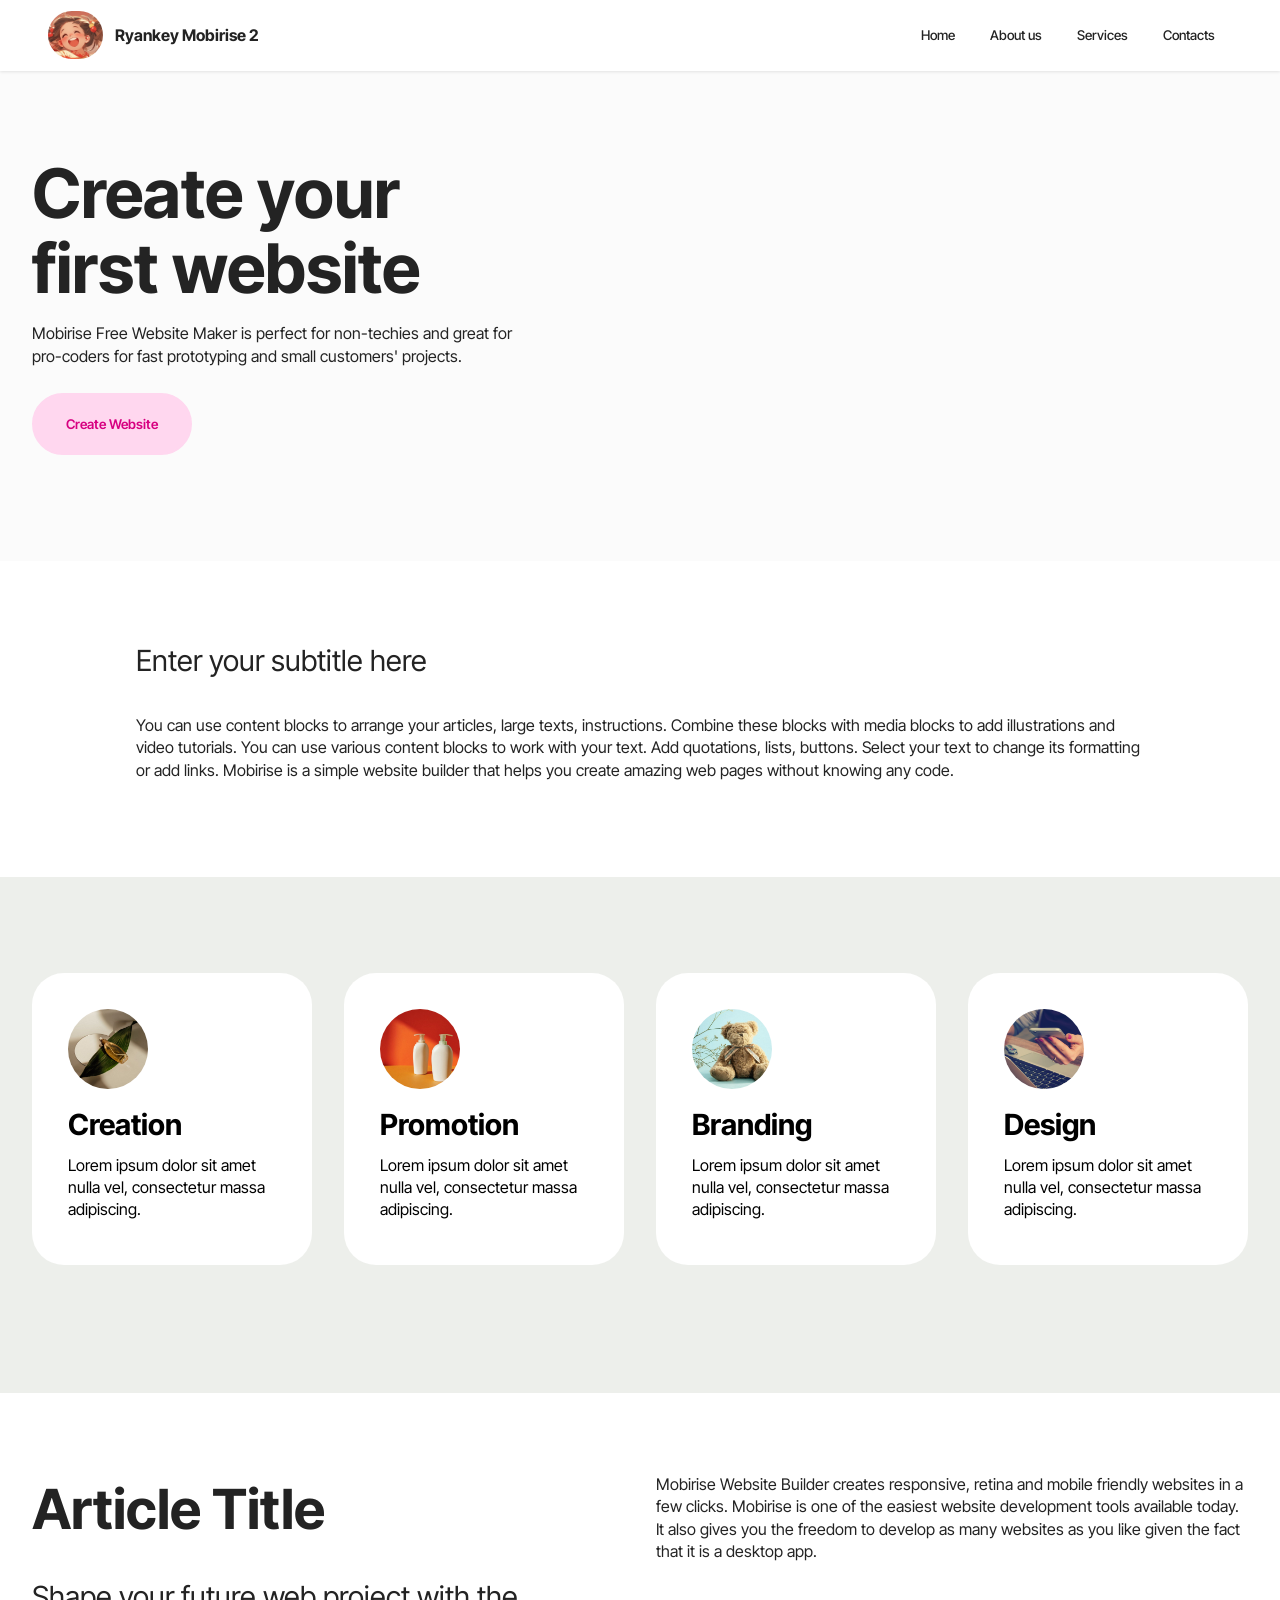
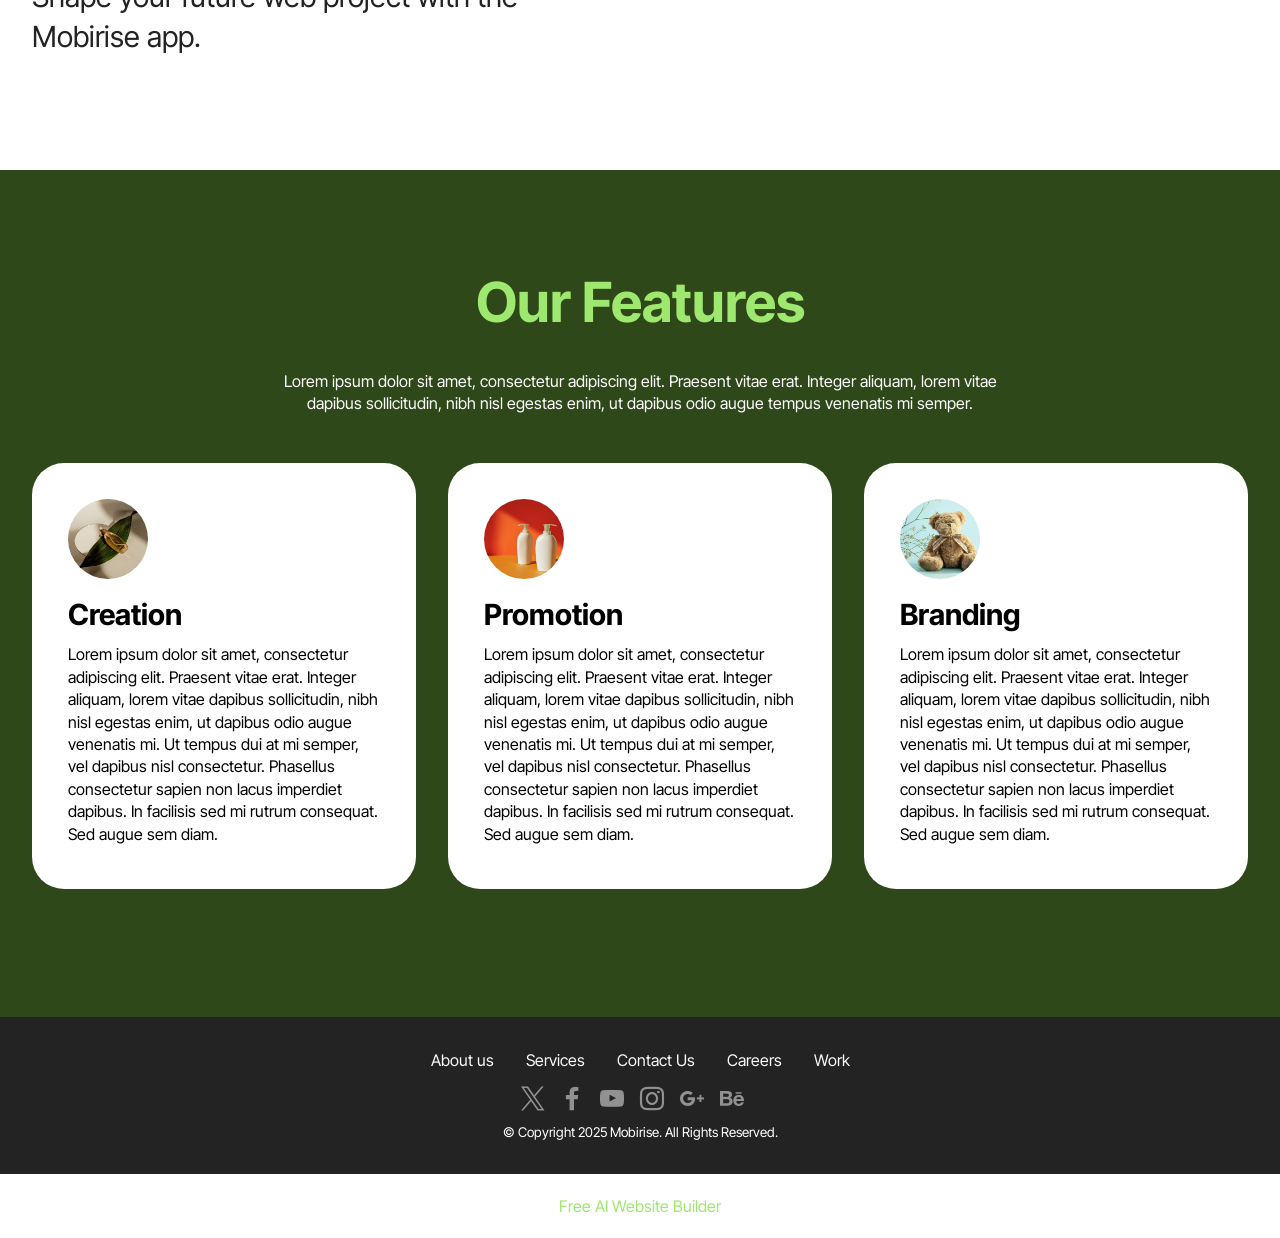
==== commit 356f2e7f: "create github pages" ====
--- a/index.html
+++ b/index.html
@@ -21,7 +21,7 @@
   <link rel="stylesheet" href="assets/theme/css/style.css">
   <link rel="preload" href="https://fonts.googleapis.com/css?family=Inter+Tight:100,200,300,400,500,600,700,800,900,100i,200i,300i,400i,500i,600i,700i,800i,900i&display=swap" as="style" onload="this.onload=null;this.rel='stylesheet'">
   <noscript><link rel="stylesheet" href="https://fonts.googleapis.com/css?family=Inter+Tight:100,200,300,400,500,600,700,800,900,100i,200i,300i,400i,500i,600i,700i,800i,900i&display=swap"></noscript>
-  <link rel="preload" as="style" href="assets/mobirise/css/mbr-additional.css?v=xvDQ9h"><link rel="stylesheet" href="assets/mobirise/css/mbr-additional.css?v=xvDQ9h" type="text/css">
+  <link rel="preload" as="style" href="assets/mobirise/css/mbr-additional.css?v=XwqXBn"><link rel="stylesheet" href="assets/mobirise/css/mbr-additional.css?v=XwqXBn" type="text/css">
 
   
   
@@ -64,11 +64,11 @@
     </nav>
 </section>
 
-<section data-bs-version="5.1" class="header1 cid-uWz01FiqJi" id="header1-2">
-
-    
-
-    
+<section data-bs-version="5.1" class="header1 cid-uWz01FiqJi" data-bg-video="https://www.youtube.com/watch?v=zrBcupvqdOM" id="header1-2">
+
+    
+
+    <div class="mbr-fallback-image disabled"></div>
     <div class="mbr-overlay" style="opacity: 0.8; background-color: rgb(250, 250, 250);"></div>
 
     <div class="container">
@@ -186,6 +186,86 @@
             </div>
         </div>
     </div>
+</section>
+
+<section data-bs-version="5.1" class="features19 cid-uWEh3gSt0u" id="features019-d">
+	
+
+	
+	
+	<div class="container">
+		<div class="row justify-content-center">
+			<div class="col-12 mb-5 content-head">
+				<h3 class="mbr-section-title mbr-fonts-style align-center mb-0 display-2">
+					<strong>Our Features</strong>
+				</h3>
+				<h5 class="mbr-section-subtitle mbr-fonts-style align-center mb-0 mt-4 display-7">
+					Lorem ipsum dolor sit amet, consectetur adipiscing elit. Praesent vitae erat. Integer aliquam, lorem
+					vitae dapibus sollicitudin, nibh nisl egestas enim, ut dapibus odio augue tempus venenatis mi
+					semper.
+				</h5>
+			</div>
+		</div>
+		<div class="row">
+			<div class="item features-without-image col-12 col-lg-4 item-mb">
+				<div class="item-wrapper">
+					<div class="card-box align-left">
+						<div class="img-wrapper mb-3">
+							<img class="" src="assets/images/shop1.jpg">
+						</div>
+						<h5 class="card-title mbr-fonts-style display-5">
+							<strong>Creation</strong>
+						</h5>
+						<p class="card-text mbr-fonts-style display-7">
+							Lorem ipsum dolor sit amet, consectetur adipiscing elit. Praesent vitae erat. Integer
+							aliquam, lorem vitae dapibus sollicitudin, nibh nisl egestas enim, ut dapibus odio augue
+							venenatis mi. Ut tempus dui at mi semper, vel dapibus nisl consectetur. Phasellus
+							consectetur sapien non lacus imperdiet dapibus. In facilisis sed mi rutrum consequat. Sed
+							augue sem diam.
+						</p>
+					</div>
+				</div>
+			</div>
+			<div class="item features-without-image col-12 col-lg-4 item-mb">
+				<div class="item-wrapper">
+					<div class="card-box align-left">
+						<div class="img-wrapper mb-3">
+							<img class="" src="assets/images/shop2.jpg">
+						</div>
+						<h5 class="card-title mbr-fonts-style display-5">
+							<strong>Promotion</strong>
+						</h5>
+						<p class="card-text mbr-fonts-style display-7">
+							Lorem ipsum dolor sit amet, consectetur adipiscing elit. Praesent vitae erat. Integer
+							aliquam, lorem vitae dapibus sollicitudin, nibh nisl egestas enim, ut dapibus odio augue
+							venenatis mi. Ut tempus dui at mi semper, vel dapibus nisl consectetur. Phasellus
+							consectetur sapien non lacus imperdiet dapibus. In facilisis sed mi rutrum consequat. Sed
+							augue sem diam.
+						</p>
+					</div>
+				</div>
+			</div>
+			<div class="item features-without-image col-12 col-lg-4 item-mb">
+				<div class="item-wrapper">
+					<div class="card-box align-left">
+						<div class="img-wrapper mb-3">
+							<img class="" src="assets/images/shop3.jpg">
+						</div>
+						<h5 class="card-title mbr-fonts-style display-5">
+							<strong>Branding</strong>
+						</h5>
+						<p class="card-text mbr-fonts-style display-7">
+							Lorem ipsum dolor sit amet, consectetur adipiscing elit. Praesent vitae erat. Integer
+							aliquam, lorem vitae dapibus sollicitudin, nibh nisl egestas enim, ut dapibus odio augue
+							venenatis mi. Ut tempus dui at mi semper, vel dapibus nisl consectetur. Phasellus
+							consectetur sapien non lacus imperdiet dapibus. In facilisis sed mi rutrum consequat. Sed
+							augue sem diam.
+						</p>
+					</div>
+				</div>
+			</div>
+		</div>
+	</div>
 </section>
 
 <section data-bs-version="5.1" class="footer3 cid-uWz03gwWSu" once="footers" id="footer3-3">
@@ -256,7 +336,7 @@
             </div>
         </div>
     </div>
-</section><section class="display-7" style="padding: 0;align-items: center;justify-content: center;flex-wrap: wrap;    align-content: center;display: flex;position: relative;height: 4rem;"><a href="https://mobiri.se/689360" style="flex: 1 1;height: 4rem;position: absolute;width: 100%;z-index: 1;"><img alt="" style="height: 4rem;" src="[data-uri]"></a><p style="margin: 0;text-align: center;" class="display-7">&#8204;</p><a style="z-index:1" href="https://mobirise.com/builder/no-code-website-builder.html">No Code Website Builder</a></section><script src="assets/bootstrap/js/bootstrap.bundle.min.js"></script>  <script src="assets/smoothscroll/smooth-scroll.js"></script>  <script src="assets/ytplayer/index.js"></script>  <script src="assets/dropdown/js/navbar-dropdown.js"></script>  <script src="assets/theme/js/script.js"></script>  
+</section><section class="display-7" style="padding: 0;align-items: center;justify-content: center;flex-wrap: wrap;    align-content: center;display: flex;position: relative;height: 4rem;"><a href="https://mobiri.se/689360" style="flex: 1 1;height: 4rem;position: absolute;width: 100%;z-index: 1;"><img alt="" style="height: 4rem;" src="[data-uri]"></a><p style="margin: 0;text-align: center;" class="display-7">&#8204;</p><a style="z-index:1" href="https://mobirise.com/builder/ai-website-builder.html">Free AI Website Builder</a></section><script src="assets/bootstrap/js/bootstrap.bundle.min.js"></script>  <script src="assets/smoothscroll/smooth-scroll.js"></script>  <script src="assets/ytplayer/index.js"></script>  <script src="assets/dropdown/js/navbar-dropdown.js"></script>  <script src="assets/vimeoplayer/player.js"></script>  <script src="assets/theme/js/script.js"></script>  
   
   
 </body>
--- a/assets/mobirise/css/mbr-additional.css
+++ b/assets/mobirise/css/mbr-additional.css
@@ -1151,7 +1151,6 @@
 .cid-uWz01FiqJi {
   padding-top: 6rem;
   padding-bottom: 6rem;
-  background-image: url("../../../assets/images/mbr.jpg");
 }
 .cid-uWz01FiqJi .mbr-fallback-image.disabled {
   display: none;
@@ -1164,6 +1163,7 @@
   height: 100%;
   position: absolute;
   top: 0;
+  background-image: url("../../../assets/images/background13.jpg");
 }
 .cid-uWz05WlVpZ {
   padding-top: 5rem;
@@ -1235,6 +1235,73 @@
   padding-top: 5rem;
   padding-bottom: 5rem;
   background-color: #ffffff;
+}
+.cid-uWEh3gSt0u {
+  padding-top: 6rem;
+  padding-bottom: 6rem;
+  background-color: #2e481a;
+}
+.cid-uWEh3gSt0u .item-wrapper img {
+  width: 80px;
+  height: 80px;
+  object-fit: cover;
+  border-radius: 50% !important;
+}
+.cid-uWEh3gSt0u .mbr-fallback-image.disabled {
+  display: none;
+}
+.cid-uWEh3gSt0u .mbr-fallback-image {
+  display: block;
+  background-size: cover;
+  background-position: center center;
+  width: 100%;
+  height: 100%;
+  position: absolute;
+  top: 0;
+}
+.cid-uWEh3gSt0u .item-wrapper {
+  background: #ffffff;
+  margin-bottom: 0.5rem;
+  padding: 2.25rem;
+  height: 100%;
+  display: flex;
+  flex-direction: column;
+}
+@media (max-width: 767px) {
+  .cid-uWEh3gSt0u .item-wrapper {
+    padding: 1.5rem;
+    margin-bottom: 1rem;
+  }
+}
+@media (min-width: 992px) and (max-width: 1200px) {
+  .cid-uWEh3gSt0u .item-wrapper {
+    padding: 2rem 1.5rem;
+    margin-bottom: 0.5rem;
+  }
+}
+.cid-uWEh3gSt0u .card-title,
+.cid-uWEh3gSt0u .iconfont-wrapper {
+  color: #000000;
+}
+.cid-uWEh3gSt0u .content-head {
+  max-width: 800px;
+}
+.cid-uWEh3gSt0u .mbr-section-title {
+  color: #9fe870;
+}
+.cid-uWEh3gSt0u .mbr-section-subtitle {
+  color: #ffffff;
+}
+.cid-uWEh3gSt0u .card-text {
+  color: #000000;
+}
+.cid-uWEh3gSt0u .item-mb {
+  margin-bottom: 2rem;
+}
+@media (max-width: 767px) {
+  .cid-uWEh3gSt0u .item-mb {
+    margin-bottom: 1rem;
+  }
 }
 .cid-uWz03gwWSu {
   padding-top: 2rem;
--- a/assets/mobirise/css/mbr-additional.css
+++ b/assets/mobirise/css/mbr-additional.css
@@ -1151,7 +1151,6 @@
 .cid-uWz01FiqJi {
   padding-top: 6rem;
   padding-bottom: 6rem;
-  background-image: url("../../../assets/images/mbr.jpg");
 }
 .cid-uWz01FiqJi .mbr-fallback-image.disabled {
   display: none;
@@ -1164,6 +1163,7 @@
   height: 100%;
   position: absolute;
   top: 0;
+  background-image: url("../../../assets/images/background13.jpg");
 }
 .cid-uWz05WlVpZ {
   padding-top: 5rem;
@@ -1235,6 +1235,73 @@
   padding-top: 5rem;
   padding-bottom: 5rem;
   background-color: #ffffff;
+}
+.cid-uWEh3gSt0u {
+  padding-top: 6rem;
+  padding-bottom: 6rem;
+  background-color: #2e481a;
+}
+.cid-uWEh3gSt0u .item-wrapper img {
+  width: 80px;
+  height: 80px;
+  object-fit: cover;
+  border-radius: 50% !important;
+}
+.cid-uWEh3gSt0u .mbr-fallback-image.disabled {
+  display: none;
+}
+.cid-uWEh3gSt0u .mbr-fallback-image {
+  display: block;
+  background-size: cover;
+  background-position: center center;
+  width: 100%;
+  height: 100%;
+  position: absolute;
+  top: 0;
+}
+.cid-uWEh3gSt0u .item-wrapper {
+  background: #ffffff;
+  margin-bottom: 0.5rem;
+  padding: 2.25rem;
+  height: 100%;
+  display: flex;
+  flex-direction: column;
+}
+@media (max-width: 767px) {
+  .cid-uWEh3gSt0u .item-wrapper {
+    padding: 1.5rem;
+    margin-bottom: 1rem;
+  }
+}
+@media (min-width: 992px) and (max-width: 1200px) {
+  .cid-uWEh3gSt0u .item-wrapper {
+    padding: 2rem 1.5rem;
+    margin-bottom: 0.5rem;
+  }
+}
+.cid-uWEh3gSt0u .card-title,
+.cid-uWEh3gSt0u .iconfont-wrapper {
+  color: #000000;
+}
+.cid-uWEh3gSt0u .content-head {
+  max-width: 800px;
+}
+.cid-uWEh3gSt0u .mbr-section-title {
+  color: #9fe870;
+}
+.cid-uWEh3gSt0u .mbr-section-subtitle {
+  color: #ffffff;
+}
+.cid-uWEh3gSt0u .card-text {
+  color: #000000;
+}
+.cid-uWEh3gSt0u .item-mb {
+  margin-bottom: 2rem;
+}
+@media (max-width: 767px) {
+  .cid-uWEh3gSt0u .item-mb {
+    margin-bottom: 1rem;
+  }
 }
 .cid-uWz03gwWSu {
   padding-top: 2rem;
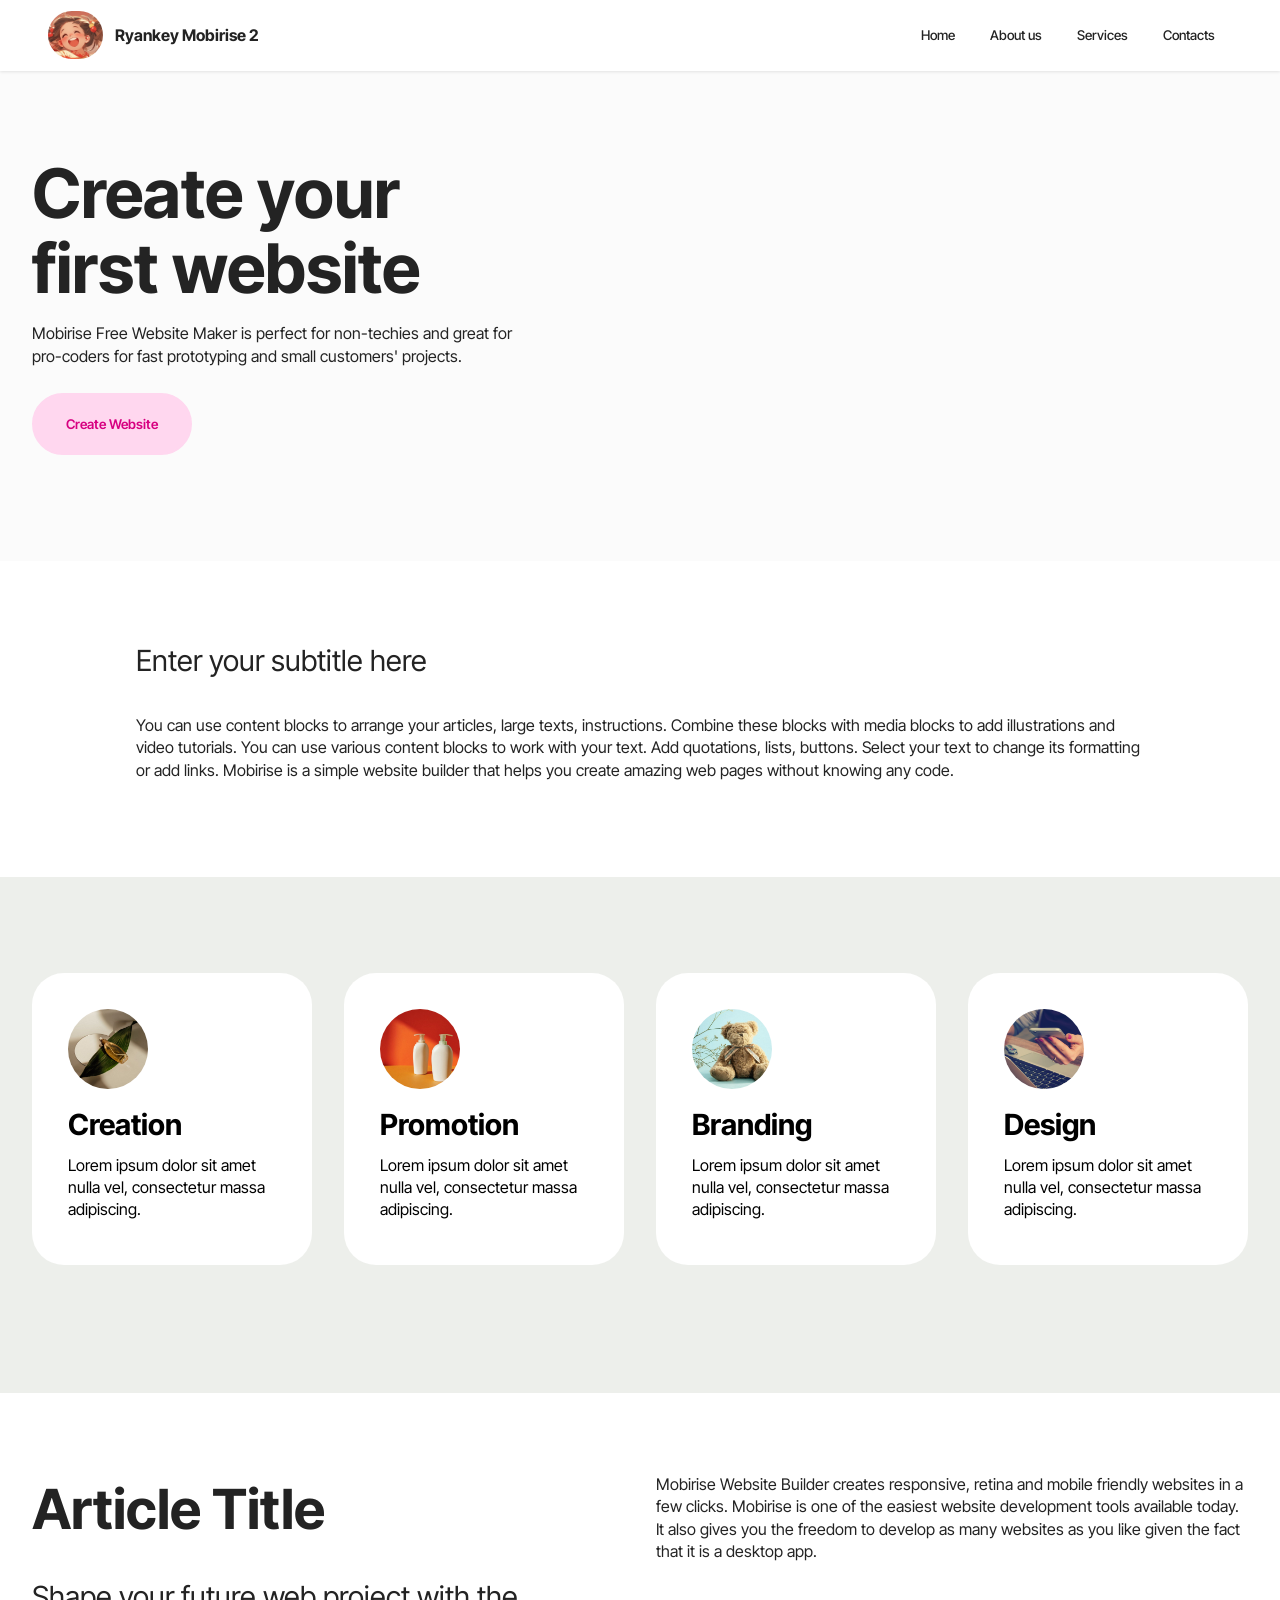
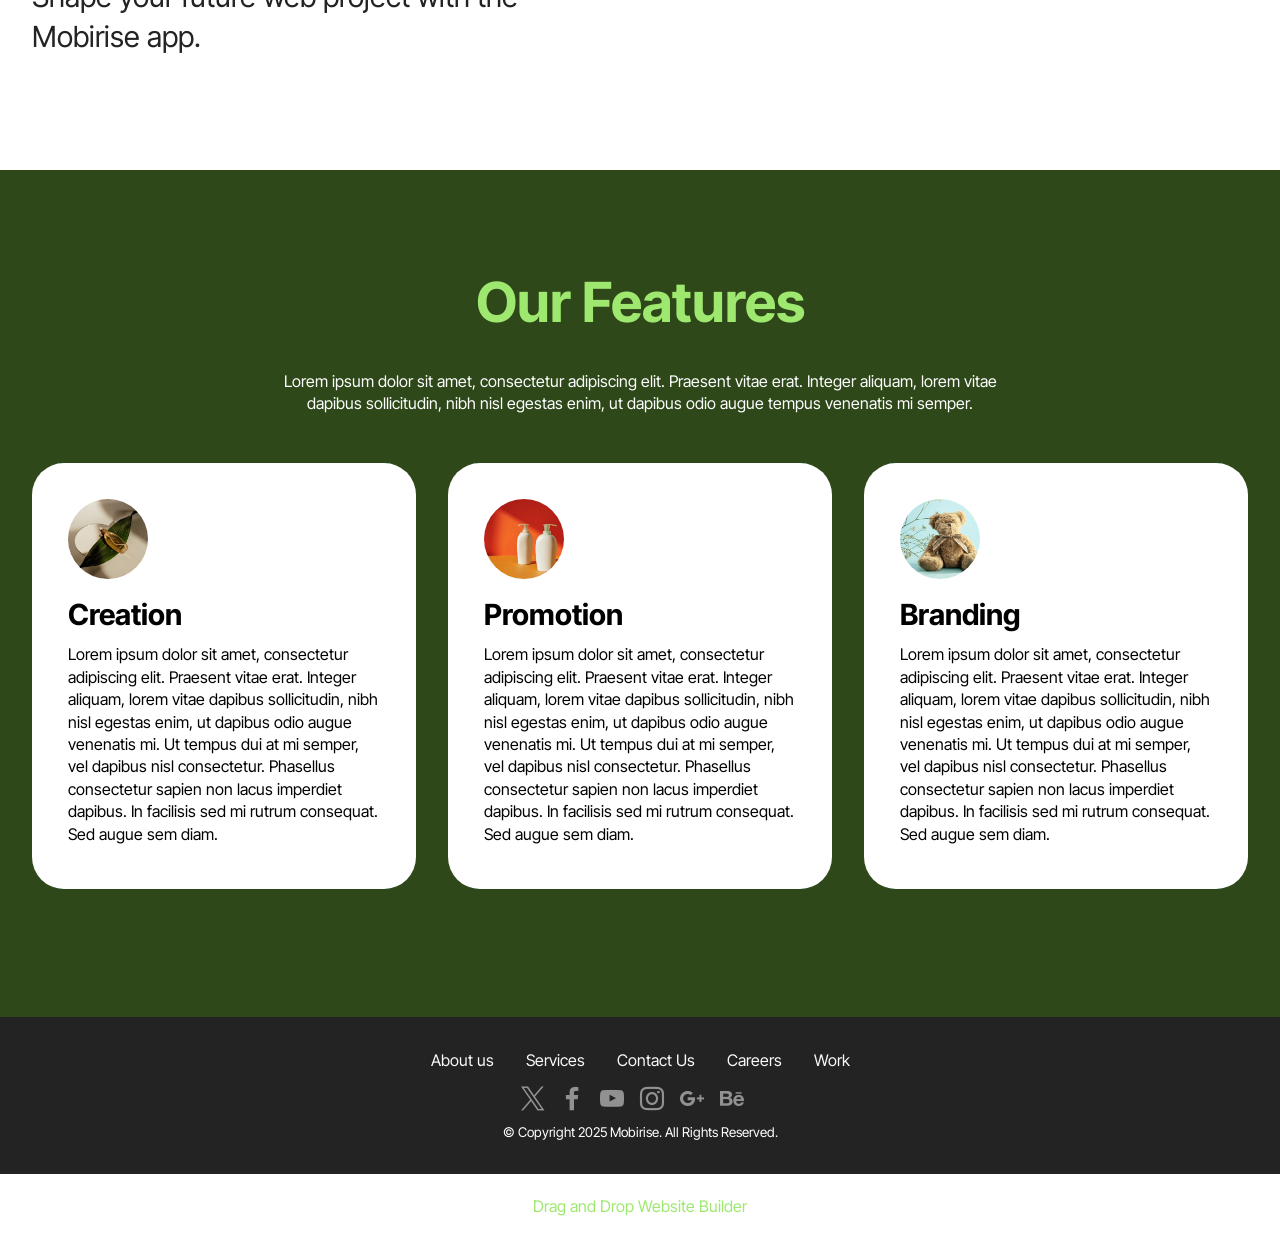
==== commit d84ed2a1: "create github pages" ====
--- a/index.html
+++ b/index.html
@@ -21,7 +21,7 @@
   <link rel="stylesheet" href="assets/theme/css/style.css">
   <link rel="preload" href="https://fonts.googleapis.com/css?family=Inter+Tight:100,200,300,400,500,600,700,800,900,100i,200i,300i,400i,500i,600i,700i,800i,900i&display=swap" as="style" onload="this.onload=null;this.rel='stylesheet'">
   <noscript><link rel="stylesheet" href="https://fonts.googleapis.com/css?family=Inter+Tight:100,200,300,400,500,600,700,800,900,100i,200i,300i,400i,500i,600i,700i,800i,900i&display=swap"></noscript>
-  <link rel="preload" as="style" href="assets/mobirise/css/mbr-additional.css?v=XwqXBn"><link rel="stylesheet" href="assets/mobirise/css/mbr-additional.css?v=XwqXBn" type="text/css">
+  <link rel="preload" as="style" href="assets/mobirise/css/mbr-additional.css?v=xJZn0U"><link rel="stylesheet" href="assets/mobirise/css/mbr-additional.css?v=xJZn0U" type="text/css">
 
   
   
@@ -336,7 +336,7 @@
             </div>
         </div>
     </div>
-</section><section class="display-7" style="padding: 0;align-items: center;justify-content: center;flex-wrap: wrap;    align-content: center;display: flex;position: relative;height: 4rem;"><a href="https://mobiri.se/689360" style="flex: 1 1;height: 4rem;position: absolute;width: 100%;z-index: 1;"><img alt="" style="height: 4rem;" src="[data-uri]"></a><p style="margin: 0;text-align: center;" class="display-7">&#8204;</p><a style="z-index:1" href="https://mobirise.com/builder/ai-website-builder.html">Free AI Website Builder</a></section><script src="assets/bootstrap/js/bootstrap.bundle.min.js"></script>  <script src="assets/smoothscroll/smooth-scroll.js"></script>  <script src="assets/ytplayer/index.js"></script>  <script src="assets/dropdown/js/navbar-dropdown.js"></script>  <script src="assets/vimeoplayer/player.js"></script>  <script src="assets/theme/js/script.js"></script>  
+</section><section class="display-7" style="padding: 0;align-items: center;justify-content: center;flex-wrap: wrap;    align-content: center;display: flex;position: relative;height: 4rem;"><a href="https://mobiri.se/689360" style="flex: 1 1;height: 4rem;position: absolute;width: 100%;z-index: 1;"><img alt="" style="height: 4rem;" src="[data-uri]"></a><p style="margin: 0;text-align: center;" class="display-7">&#8204;</p><a style="z-index:1" href="https://mobirise.com/drag-drop-website-builder.html">Drag and Drop Website Builder</a></section><script src="assets/bootstrap/js/bootstrap.bundle.min.js"></script>  <script src="assets/smoothscroll/smooth-scroll.js"></script>  <script src="assets/ytplayer/index.js"></script>  <script src="assets/dropdown/js/navbar-dropdown.js"></script>  <script src="assets/vimeoplayer/player.js"></script>  <script src="assets/theme/js/script.js"></script>  
   
   
 </body>
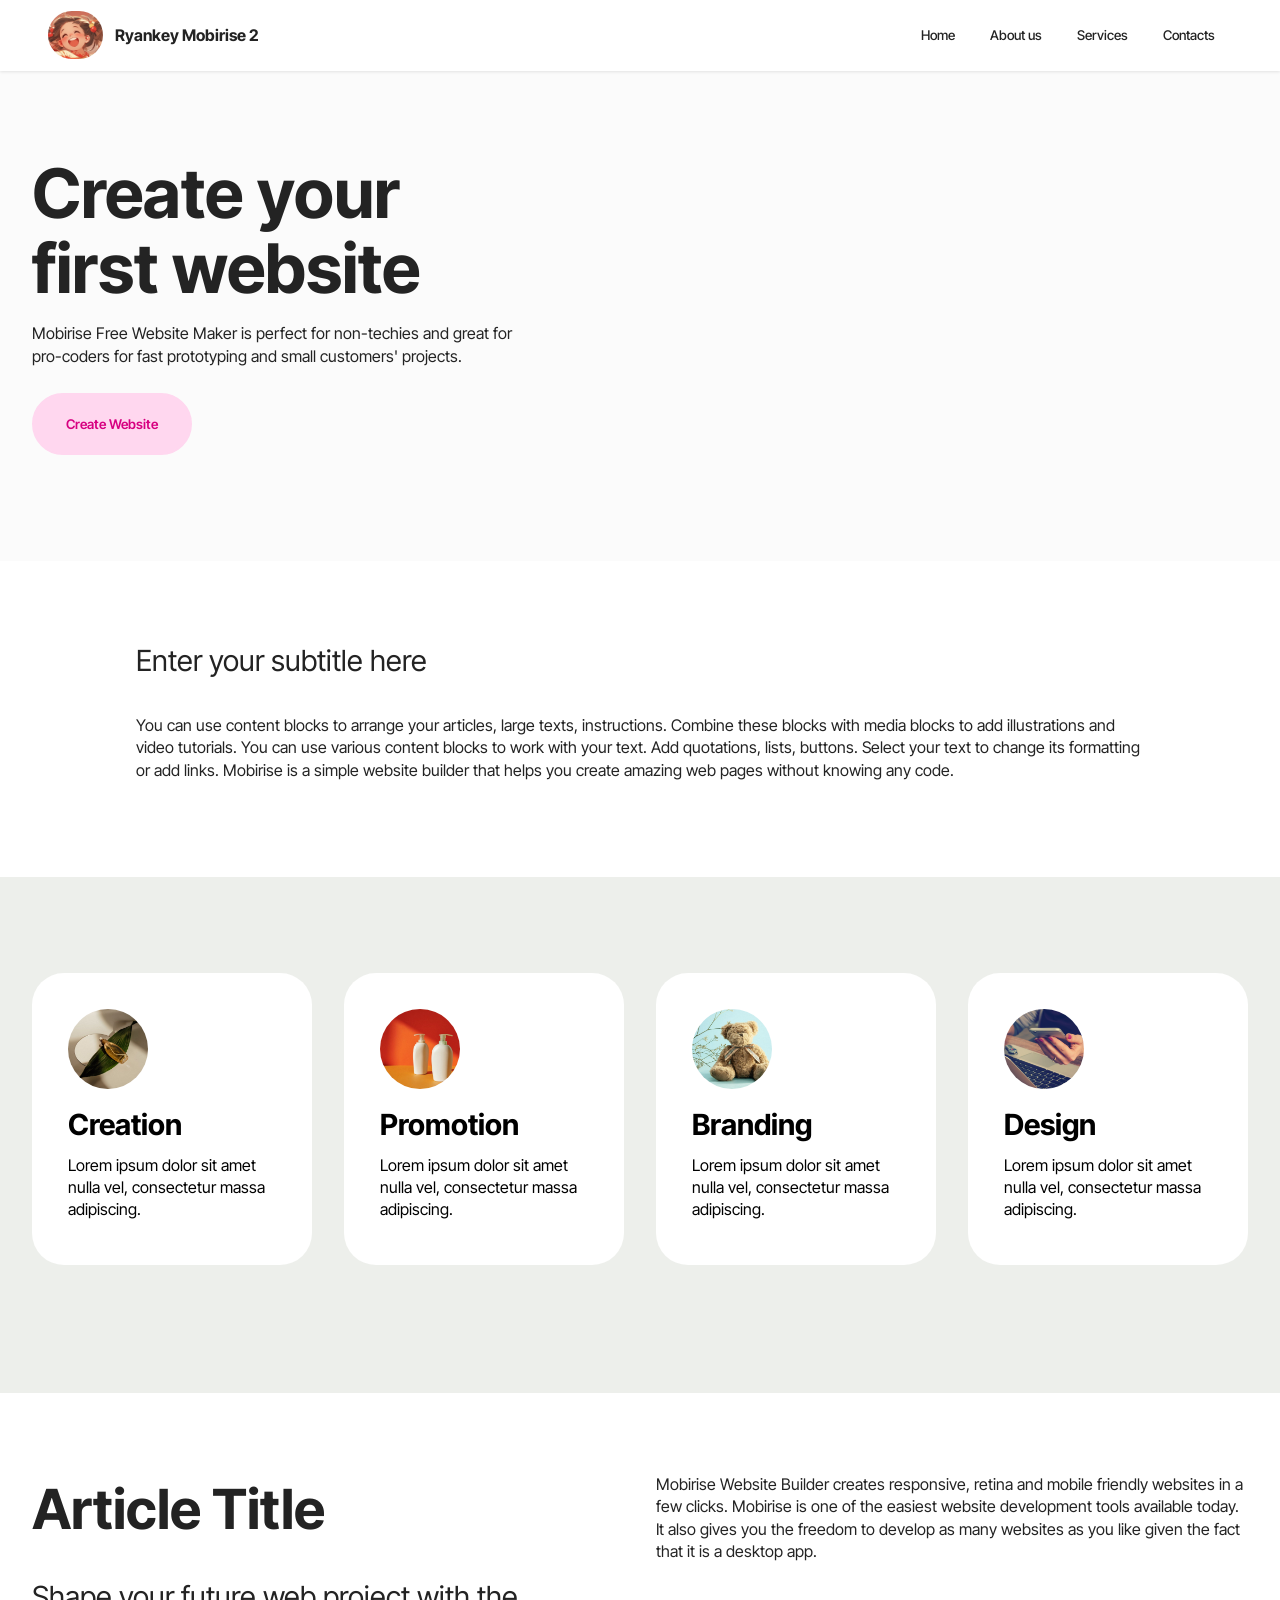
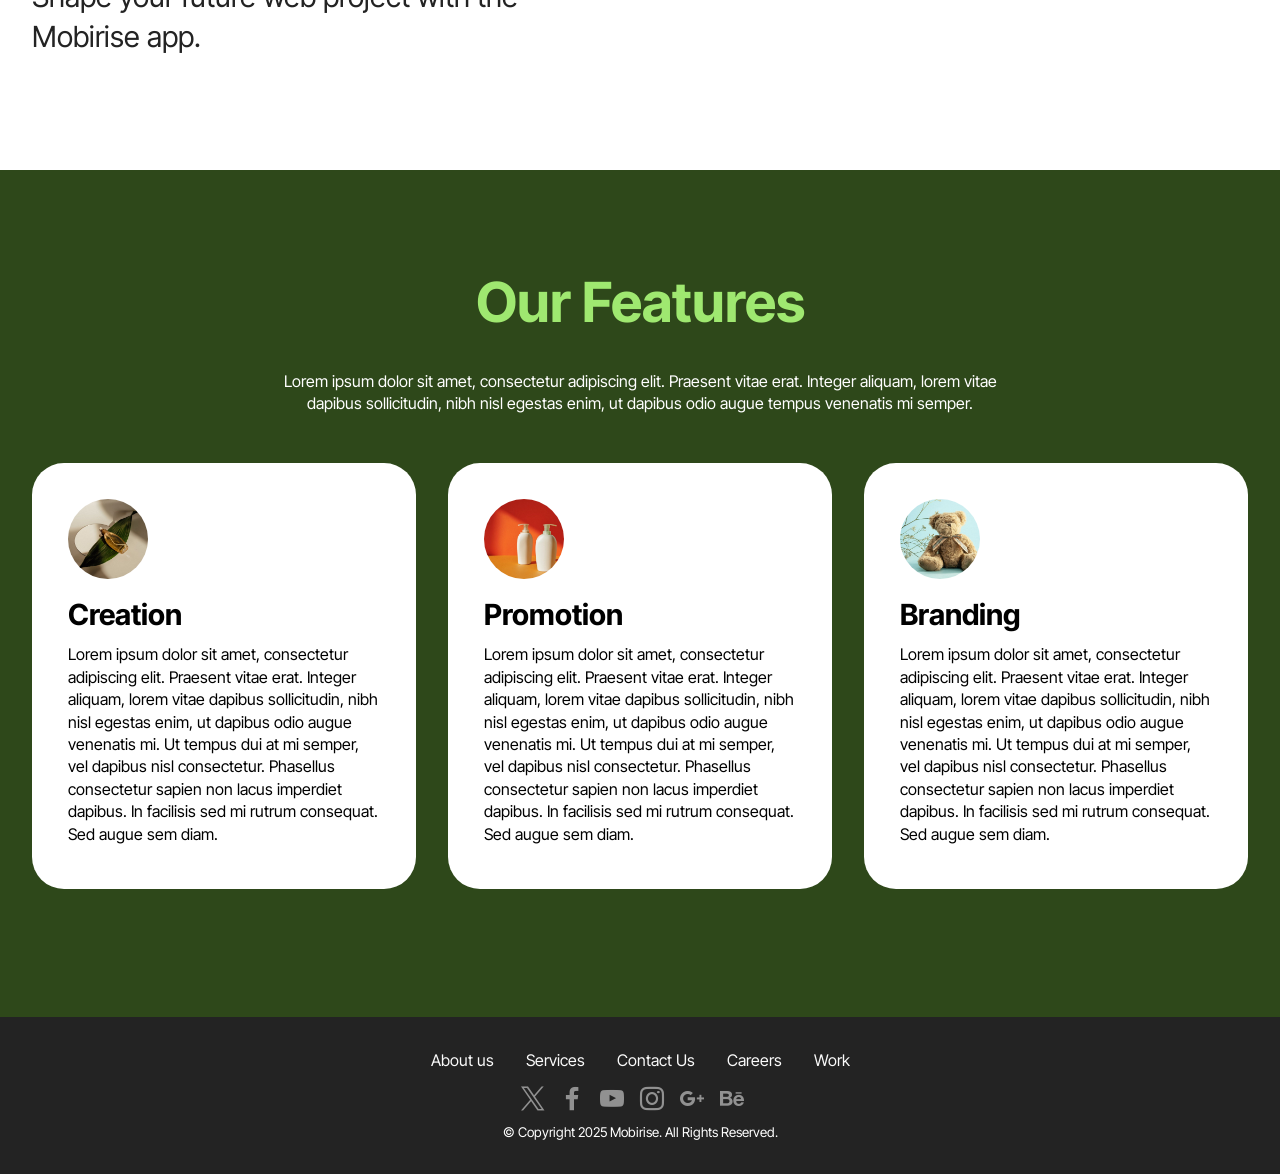
==== commit f7963992: "Update index.html" ====
--- a/index.html
+++ b/index.html
@@ -336,8 +336,8 @@
             </div>
         </div>
     </div>
-</section><section class="display-7" style="padding: 0;align-items: center;justify-content: center;flex-wrap: wrap;    align-content: center;display: flex;position: relative;height: 4rem;"><a href="https://mobiri.se/689360" style="flex: 1 1;height: 4rem;position: absolute;width: 100%;z-index: 1;"><img alt="" style="height: 4rem;" src="[data-uri]"></a><p style="margin: 0;text-align: center;" class="display-7">&#8204;</p><a style="z-index:1" href="https://mobirise.com/drag-drop-website-builder.html">Drag and Drop Website Builder</a></section><script src="assets/bootstrap/js/bootstrap.bundle.min.js"></script>  <script src="assets/smoothscroll/smooth-scroll.js"></script>  <script src="assets/ytplayer/index.js"></script>  <script src="assets/dropdown/js/navbar-dropdown.js"></script>  <script src="assets/vimeoplayer/player.js"></script>  <script src="assets/theme/js/script.js"></script>  
+</section>
   
   
 </body>
-</html>+</html>
